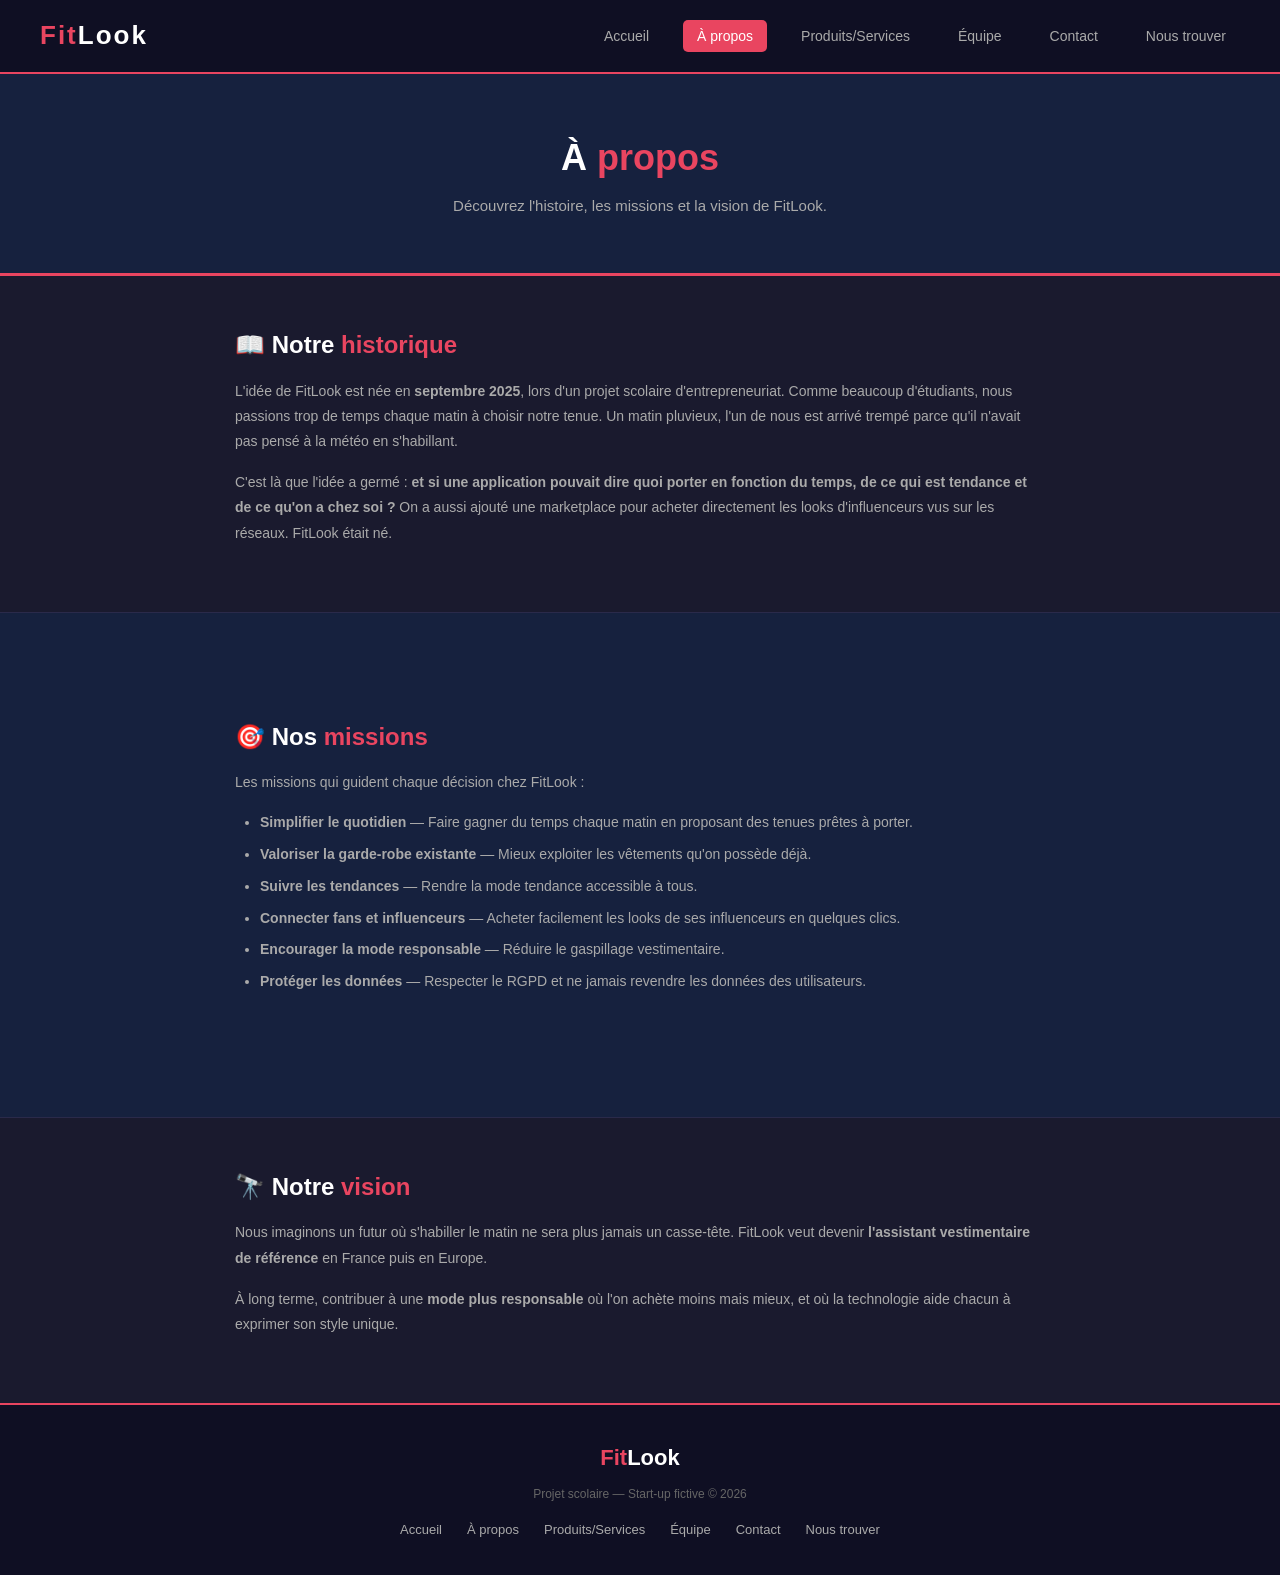
==== apropos.html @ 17c0ae90 "nouveau" ====
<!DOCTYPE html>
<html lang="fr">
<head>
    <meta charset="UTF-8">
    <meta name="viewport" content="width=device-width, initial-scale=1.0">
    <title>FitLook - À propos</title>
    <link rel="stylesheet" href="style.css">
    <style>
* { margin: 0; padding: 0; box-sizing: border-box; }

body {
    font-family: 'Segoe UI', Tahoma, Geneva, Verdana, sans-serif;
    background-color: #1a1a2e;
    color: #ccc;
    line-height: 1.6;
}

a { text-decoration: none; color: inherit; }
img { max-width: 100%; }

/* --- HEADER --- */
header {
    background-color: #0f0f23;
    padding: 15px 40px;
    display: flex;
    justify-content: space-between;
    align-items: center;
    position: sticky;
    top: 0;
    z-index: 100;
    border-bottom: 2px solid #e94560;
}
.logo { font-size: 26px; font-weight: bold; color: #e94560; letter-spacing: 2px; }
.logo span { color: white; }
nav ul { list-style: none; display: flex; gap: 20px; }
nav ul li a {
    color: #aaa;
    font-size: 14px;
    padding: 8px 14px;
    border-radius: 5px;
    transition: background-color 0.3s, color 0.3s;
}
nav ul li a:hover, nav ul li a.active {
    background-color: #e94560;
    color: white;
}

/* --- FOOTER --- */
footer {
    background-color: #0f0f23;
    color: #666;
    text-align: center;
    padding: 35px 20px;
    border-top: 2px solid #e94560;
}
.footer-brand { font-size: 22px; font-weight: bold; color: #e94560; margin-bottom: 8px; }
.footer-brand span { color: white; }
footer p { font-size: 12px; margin-top: 6px; }
.footer-links { list-style: none; margin-top: 12px; display: flex; justify-content: center; gap: 18px; flex-wrap: wrap; }
.footer-links a { color: #666; font-size: 12px; transition: color 0.3s; }
.footer-links a:hover { color: #e94560; }

/* --- HERO / BANNIERE --- */
.hero {
    background-color: #16213e;
    color: white;
    text-align: center;
    padding: 90px 20px;
    border-bottom: 3px solid #e94560;
}
.hero h1 { font-size: 46px; margin-bottom: 18px; }
.hero h1 span { color: #e94560; }
.hero p { font-size: 17px; color: #aaa; max-width: 620px; margin: 0 auto; }

.accent { color: #e94560; }

/* --- PRESENTATION --- */
.presentation {
    max-width: 850px;
    margin: 0 auto;
    padding: 55px 20px;
    text-align: center;
    background-color: #1a1a2e;
}
.presentation h2 { font-size: 28px; margin-bottom: 14px; color: white; }
.presentation p { font-size: 15px; color: #aaa; line-height: 1.8; }

/* --- VIDEO --- */
.video-section {
    background-color: #16213e;
    padding: 50px 20px;
    text-align: center;
    border-top: 1px solid #2a2a4a;
    border-bottom: 1px solid #2a2a4a;
}
.video-section h2 { font-size: 26px; margin-bottom: 8px; color: white; }
.video-section > p { font-size: 14px; color: #888; margin-bottom: 22px; }
.video-container {
    max-width: 750px;
    margin: 0 auto;
    background-color: #0f0f23;
    border-radius: 12px;
    overflow: hidden;
    aspect-ratio: 16 / 9;
    display: flex;
    align-items: center;
    justify-content: center;
    border: 2px dashed #444;
}
.video-container iframe { width: 100%; height: 100%; border: none; }
.video-placeholder { color: #555; font-size: 15px; text-align: center; }
.video-placeholder .play-icon { font-size: 60px; display: block; margin-bottom: 12px; color: #e94560; }

/* --- NEWS --- */
.news-section { max-width: 850px; margin: 0 auto; padding: 55px 20px; }
.news-section h2 { text-align: center; font-size: 26px; margin-bottom: 28px; color: white; }
.news-list { list-style: none; }
.news-item {
    display: flex;
    gap: 18px;
    padding: 16px;
    margin-bottom: 12px;
    background-color: #16213e;
    border-radius: 10px;
    border-left: 4px solid #e94560;
    align-items: flex-start;
    transition: transform 0.2s;
}
.news-item:hover { transform: translateX(5px); }
.news-date {
    background-color: #e94560;
    color: white;
    padding: 6px 12px;
    border-radius: 6px;
    font-size: 11px;
    font-weight: bold;
    white-space: nowrap;
    min-width: 90px;
    text-align: center;
}
.news-content h3 { font-size: 14px; color: white; margin-bottom: 4px; }
.news-content p { font-size: 12px; color: #888; }

/* --- PAGE HEADER --- */
.page-header {
    background-color: #16213e;
    color: white;
    text-align: center;
    padding: 55px 20px;
    border-bottom: 3px solid #e94560;
}
.page-header h1 { font-size: 36px; margin-bottom: 8px; }
.page-header p { color: #aaa; font-size: 15px; }

/* --- CONTENT BLOCK --- */
.content-block { max-width: 850px; margin: 0 auto; padding: 50px 20px; }
.content-block h2 { font-size: 24px; margin-bottom: 14px; color: white; }
.content-block p { font-size: 14px; color: #aaa; margin-bottom: 16px; line-height: 1.8; }
.content-block ul { list-style: disc; margin-left: 25px; margin-bottom: 18px; }
.content-block ul li { font-size: 14px; color: #aaa; margin-bottom: 8px; line-height: 1.7; }

/* --- SECTIONS --- */
.section { padding: 55px 40px; max-width: 1100px; margin: 0 auto; }
.section-dark { background-color: #16213e; padding: 55px 40px; border-top: 1px solid #2a2a4a; border-bottom: 1px solid #2a2a4a; }
.section-grey { background-color: #16213e; padding: 55px 40px; border-top: 1px solid #2a2a4a; }

.section-title { text-align: center; font-size: 28px; margin-bottom: 10px; color: white; }
.section-subtitle { text-align: center; font-size: 14px; color: #888; margin-bottom: 35px; }

/* --- CARDS --- */
.cards-container { display: flex; justify-content: center; gap: 25px; flex-wrap: wrap; max-width: 1100px; margin: 0 auto; }
.card {
    background-color: #0f0f23;
    border-radius: 12px;
    padding: 30px 22px;
    width: 300px;
    text-align: center;
    border: 1px solid #2a2a4a;
    transition: transform 0.3s, border-color 0.3s;
}
.card:hover { transform: translateY(-6px); border-color: #e94560; }
.card-icon { font-size: 40px; margin-bottom: 14px; }
.card h3 { font-size: 17px; margin-bottom: 10px; color: #e94560; }
.card p { font-size: 13px; color: #888; line-height: 1.6; }

/* --- SERVICES --- */
.services-list { max-width: 850px; margin: 0 auto; }
.service-item {
    display: flex;
    gap: 20px;
    padding: 22px;
    margin-bottom: 14px;
    background-color: #16213e;
    border-radius: 10px;
    border-left: 4px solid #e94560;
    align-items: flex-start;
    transition: transform 0.2s;
}
.service-item:hover { transform: translateY(-3px); }
.service-icon {
    font-size: 28px;
    width: 55px;
    height: 55px;
    background-color: #0f0f23;
    border-radius: 10px;
    display: flex;
    align-items: center;
    justify-content: center;
    flex-shrink: 0;
    border: 1px solid #e94560;
}
.service-info h3 { font-size: 16px; margin-bottom: 5px; color: white; }
.service-info p { font-size: 13px; color: #888; line-height: 1.6; }
.service-tag {
    display: inline-block;
    background-color: #e94560;
    color: white;
    font-size: 10px;
    padding: 3px 10px;
    border-radius: 20px;
    margin-top: 7px;
}

/* --- EQUIPE --- */
.team-card {
    background-color: #0f0f23;
    border-radius: 12px;
    padding: 28px;
    width: 240px;
    text-align: center;
    border: 1px solid #2a2a4a;
    transition: transform 0.3s, border-color 0.3s;
}
.team-card:hover { transform: translateY(-5px); border-color: #e94560; }
.team-photo {
    width: 110px;
    height: 110px;
    border-radius: 50%;
    background-color: #16213e;
    border: 3px dashed #444;
    margin: 0 auto 14px auto;
    display: flex;
    align-items: center;
    justify-content: center;
    color: #555;
    font-size: 11px;
    overflow: hidden;
}
.team-photo img { width: 100%; height: 100%; object-fit: cover; }
.team-card h3 { font-size: 16px; margin-bottom: 4px; color: white; }
.team-card .role { font-size: 12px; color: #e94560; font-weight: bold; margin-bottom: 8px; }
.team-card p { font-size: 12px; color: #888; }

/* --- FORM --- */
.form-container {
    max-width: 550px;
    margin: 0 auto;
    background-color: #16213e;
    padding: 35px;
    border-radius: 12px;
    border: 1px solid #2a2a4a;
}
.form-group { margin-bottom: 18px; }
.form-group label { display: block; margin-bottom: 7px; font-weight: bold; font-size: 13px; color: #ccc; }
.form-group input,
.form-group textarea,
.form-group select {
    width: 100%;
    padding: 10px 14px;
    border: 2px solid #2a2a4a;
    border-radius: 8px;
    font-size: 13px;
    font-family: inherit;
    background-color: #0f0f23;
    color: white;
    transition: border-color 0.3s;
}
.form-group input:focus,
.form-group textarea:focus,
.form-group select:focus { border-color: #e94560; outline: none; }
.form-group textarea { height: 120px; resize: vertical; }
.form-group select option { background-color: #0f0f23; color: white; }
.form-btn {
    background-color: #e94560;
    color: white;
    border: none;
    padding: 13px 38px;
    border-radius: 25px;
    font-size: 14px;
    font-weight: bold;
    cursor: pointer;
    transition: background-color 0.3s;
    display: block;
    margin: 0 auto;
}
.form-btn:hover { background-color: #c73652; }

/* --- QUIZ --- */
.game-section { max-width: 600px; margin: 0 auto; padding: 40px 20px; text-align: center; }
.game-section h2 { font-size: 24px; margin-bottom: 10px; color: white; }
.game-section > p { font-size: 13px; color: #888; margin-bottom: 22px; }
.quiz-question {
    background-color: #0f0f23;
    padding: 18px;
    border-radius: 10px;
    margin-bottom: 12px;
    border: 1px solid #2a2a4a;
    text-align: left;
}
.quiz-question h3 { font-size: 14px; color: #ccc; margin-bottom: 12px; }
.quiz-question label { display: block; padding: 7px 12px; margin-bottom: 4px; border-radius: 6px; font-size: 13px; color: #aaa; cursor: pointer; transition: background-color 0.2s; }
.quiz-question label:hover { background-color: #16213e; color: white; }
.quiz-question input[type="radio"] { margin-right: 8px; accent-color: #e94560; }
#quiz-result { margin-top: 16px; padding: 15px; border-radius: 8px; font-size: 14px; font-weight: bold; display: none; }

/* --- NOUS TROUVER --- */
.coordonnees { max-width: 600px; margin: 0 auto; padding: 40px 20px; text-align: center; }
.coordonnees h2 { font-size: 26px; margin-bottom: 20px; color: white; }
.coord-item { display: flex; align-items: center; justify-content: center; gap: 12px; margin-bottom: 12px; font-size: 14px; color: #aaa; }
.coord-icon { font-size: 22px; }
.map-section { max-width: 900px; margin: 0 auto; padding: 40px 20px; }
.map-section h2 { text-align: center; font-size: 26px; margin-bottom: 22px; color: white; }
.map-container { border-radius: 12px; overflow: hidden; border: 2px solid #2a2a4a; }
.map-container iframe { width: 100%; height: 420px; border: none; }
</style>
</head>
<body>
    <header>
        <div class="logo">Fit<span>Look</span></div>
        <nav><ul>
                <li><a href="index.html">Accueil</a></li>
                <li><a href="apropos.html" class="active">À propos</a></li>
                <li><a href="produits.html">Produits/Services</a></li>
                <li><a href="equipe.html">Équipe</a></li>
                <li><a href="contact.html">Contact</a></li>
                <li><a href="nous-trouver.html">Nous trouver</a></li>
        </ul></nav>
    </header>

    <section class="page-header">
        <h1>À <span class="accent">propos</span></h1>
        <p>Découvrez l'histoire, les missions et la vision de FitLook.</p>
    </section>

    <section class="content-block">
        <h2>📖 Notre <span class="accent">historique</span></h2>
        <p>L'idée de FitLook est née en <strong>septembre 2025</strong>, lors d'un projet scolaire d'entrepreneuriat.
        Comme beaucoup d'étudiants, nous passions trop de temps chaque matin à choisir notre tenue.
        Un matin pluvieux, l'un de nous est arrivé trempé parce qu'il n'avait pas pensé à la météo en s'habillant.</p>
        <p>C'est là que l'idée a germé : <strong>et si une application pouvait dire quoi porter en fonction du temps,
        de ce qui est tendance et de ce qu'on a chez soi ?</strong> On a aussi ajouté une marketplace
        pour acheter directement les looks d'influenceurs vus sur les réseaux. FitLook était né.</p>
    </section>

    <section class="section-dark">
        <div class="content-block">
            <h2>🎯 Nos <span class="accent">missions</span></h2>
            <p>Les missions qui guident chaque décision chez FitLook :</p>
            <ul>
                <li><strong>Simplifier le quotidien</strong> — Faire gagner du temps chaque matin en proposant des tenues prêtes à porter.</li>
                <li><strong>Valoriser la garde-robe existante</strong> — Mieux exploiter les vêtements qu'on possède déjà.</li>
                <li><strong>Suivre les tendances</strong> — Rendre la mode tendance accessible à tous.</li>
                <li><strong>Connecter fans et influenceurs</strong> — Acheter facilement les looks de ses influenceurs en quelques clics.</li>
                <li><strong>Encourager la mode responsable</strong> — Réduire le gaspillage vestimentaire.</li>
                <li><strong>Protéger les données</strong> — Respecter le RGPD et ne jamais revendre les données des utilisateurs.</li>
            </ul>
        </div>
    </section>

    <section class="content-block">
        <h2>🔭 Notre <span class="accent">vision</span></h2>
        <p>Nous imaginons un futur où s'habiller le matin ne sera plus jamais un casse-tête.
        FitLook veut devenir <strong>l'assistant vestimentaire de référence</strong> en France puis en Europe.</p>
        <p>À long terme, contribuer à une <strong>mode plus responsable</strong> où l'on achète moins mais mieux,
        et où la technologie aide chacun à exprimer son style unique.</p>
    </section>
    <footer>
        <div class="footer-brand">Fit<span>Look</span></div>
        <p>Projet scolaire — Start-up fictive &copy; 2026</p>
        <div class="footer-links">
            <a href="index.html">Accueil</a>
            <a href="apropos.html">À propos</a>
            <a href="produits.html">Produits/Services</a>
            <a href="equipe.html">Équipe</a>
            <a href="contact.html">Contact</a>
            <a href="nous-trouver.html">Nous trouver</a>
        </div>
    </footer>
    <script src="apropos.js"></script>
</body>
</html>
---- style.css ----
/* ========================================
   STYLE.CSS - FitLook Startup
   Fichier CSS principal lié à toutes les pages
   ======================================== */

/* ----- RESET BASIQUE ----- */
* {
    margin: 0;
    padding: 0;
    box-sizing: border-box;
}

body {
    font-family: 'Segoe UI', Tahoma, Geneva, Verdana, sans-serif;
    background-color: #fafafa;
    color: #333;
    line-height: 1.6;
}

a {
    text-decoration: none;
    color: inherit;
}

ul {
    list-style: none;
}

img {
    max-width: 100%;
}


/* ----- HEADER / NAVIGATION ----- */
header {
    background-color: #1a1a2e;
    padding: 15px 40px;
    display: flex;
    justify-content: space-between;
    align-items: center;
    position: sticky;
    top: 0;
    z-index: 100;
}

.logo {
    font-size: 26px;
    font-weight: bold;
    color: #e94560;
    letter-spacing: 2px;
}

.logo span {
    color: white;
}

nav ul {
    display: flex;
    gap: 30px;
}

nav ul li a {
    color: #ccc;
    font-size: 15px;
    padding: 8px 12px;
    border-radius: 5px;
    transition: background-color 0.3s, color 0.3s;
}

nav ul li a:hover,
nav ul li a.active {
    background-color: #e94560;
    color: white;
}


/* ----- HERO SECTION (page d'accueil) ----- */
.hero {
    background-color: #16213e;
    color: white;
    text-align: center;
    padding: 100px 20px;
}

.hero h1 {
    font-size: 48px;
    margin-bottom: 20px;
}

.hero h1 span {
    color: #e94560;
}

.hero p {
    font-size: 20px;
    color: #aaa;
    max-width: 700px;
    margin: 0 auto 40px auto;
}

.btn {
    display: inline-block;
    background-color: #e94560;
    color: white;
    padding: 14px 35px;
    border-radius: 30px;
    font-size: 16px;
    font-weight: bold;
    transition: background-color 0.3s, transform 0.2s;
}

.btn:hover {
    background-color: #c73652;
    transform: scale(1.05);
}

.btn-outline {
    background-color: transparent;
    border: 2px solid #e94560;
    color: #e94560;
    margin-left: 15px;
}

.btn-outline:hover {
    background-color: #e94560;
    color: white;
}


/* ----- SECTIONS GENERALES ----- */
.section {
    padding: 80px 40px;
    max-width: 1100px;
    margin: 0 auto;
}

.section-dark {
    background-color: #1a1a2e;
    color: white;
    max-width: 100%;
    padding: 80px 40px;
}

.section-grey {
    background-color: #f0f0f0;
    max-width: 100%;
    padding: 80px 40px;
}

.section-title {
    text-align: center;
    font-size: 34px;
    margin-bottom: 15px;
    color: #1a1a2e;
}

.section-dark .section-title {
    color: white;
}

.section-subtitle {
    text-align: center;
    font-size: 16px;
    color: #888;
    margin-bottom: 50px;
    max-width: 600px;
    margin-left: auto;
    margin-right: auto;
}

.section-dark .section-subtitle {
    color: #aaa;
}

.accent {
    color: #e94560;
}


/* ----- CARTES (features, equipe, etc.) ----- */
.cards-container {
    display: flex;
    justify-content: center;
    gap: 30px;
    flex-wrap: wrap;
    max-width: 1100px;
    margin: 0 auto;
}

.card {
    background-color: white;
    border-radius: 12px;
    padding: 35px 25px;
    width: 300px;
    text-align: center;
    box-shadow: 0 4px 15px rgba(0, 0, 0, 0.08);
    transition: transform 0.3s, box-shadow 0.3s;
}

.card:hover {
    transform: translateY(-8px);
    box-shadow: 0 8px 25px rgba(0, 0, 0, 0.15);
}

.section-dark .card {
    background-color: #16213e;
    color: white;
}

.card-icon {
    font-size: 45px;
    margin-bottom: 20px;
}

.card h3 {
    font-size: 20px;
    margin-bottom: 12px;
    color: #1a1a2e;
}

.section-dark .card h3 {
    color: #e94560;
}

.card p {
    font-size: 14px;
    color: #666;
    line-height: 1.7;
}

.section-dark .card p {
    color: #aaa;
}


/* ----- ETAPES (Comment ca marche) ----- */
.steps-container {
    display: flex;
    justify-content: center;
    gap: 40px;
    flex-wrap: wrap;
    max-width: 1000px;
    margin: 0 auto;
}

.step {
    text-align: center;
    width: 220px;
}

.step-number {
    display: inline-block;
    width: 55px;
    height: 55px;
    line-height: 55px;
    border-radius: 50%;
    background-color: #e94560;
    color: white;
    font-size: 22px;
    font-weight: bold;
    margin-bottom: 18px;
}

.step h3 {
    font-size: 18px;
    margin-bottom: 10px;
}

.step p {
    font-size: 14px;
    color: #777;
}


/* ----- TABLEAU BUSINESS MODEL ----- */
.table-container {
    max-width: 800px;
    margin: 0 auto;
    overflow-x: auto;
}

table {
    width: 100%;
    border-collapse: collapse;
    margin-top: 20px;
}

table thead {
    background-color: #e94560;
    color: white;
}

table th,
table td {
    padding: 15px 20px;
    text-align: left;
    border-bottom: 1px solid #ddd;
}

table tbody tr:hover {
    background-color: #fff0f3;
}

.section-dark table tbody tr:hover {
    background-color: #0f3460;
}

.section-dark table th,
.section-dark table td {
    border-bottom: 1px solid #333;
    color: #ccc;
}


/* ----- EQUIPE ----- */
.team-card {
    background-color: white;
    border-radius: 12px;
    padding: 30px;
    width: 250px;
    text-align: center;
    box-shadow: 0 4px 15px rgba(0, 0, 0, 0.08);
    transition: transform 0.3s;
}

.team-card:hover {
    transform: translateY(-5px);
}

.team-avatar {
    width: 90px;
    height: 90px;
    border-radius: 50%;
    background-color: #e94560;
    color: white;
    font-size: 36px;
    line-height: 90px;
    margin: 0 auto 15px auto;
    font-weight: bold;
}

.team-card h3 {
    font-size: 18px;
    margin-bottom: 5px;
    color: #1a1a2e;
}

.team-card .role {
    font-size: 13px;
    color: #e94560;
    font-weight: bold;
    margin-bottom: 10px;
}

.team-card p {
    font-size: 13px;
    color: #777;
}


/* ----- FORMULAIRE CONTACT ----- */
.form-container {
    max-width: 600px;
    margin: 0 auto;
    background-color: white;
    padding: 40px;
    border-radius: 12px;
    box-shadow: 0 4px 15px rgba(0, 0, 0, 0.08);
}

.form-group {
    margin-bottom: 20px;
}

.form-group label {
    display: block;
    margin-bottom: 8px;
    font-weight: bold;
    font-size: 14px;
    color: #1a1a2e;
}

.form-group input,
.form-group textarea,
.form-group select {
    width: 100%;
    padding: 12px 15px;
    border: 2px solid #ddd;
    border-radius: 8px;
    font-size: 14px;
    font-family: inherit;
    transition: border-color 0.3s;
}

.form-group input:focus,
.form-group textarea:focus,
.form-group select:focus {
    border-color: #e94560;
    outline: none;
}

.form-group textarea {
    height: 140px;
    resize: vertical;
}

.form-btn {
    background-color: #e94560;
    color: white;
    border: none;
    padding: 14px 40px;
    border-radius: 30px;
    font-size: 16px;
    font-weight: bold;
    cursor: pointer;
    transition: background-color 0.3s;
    display: block;
    margin: 0 auto;
}

.form-btn:hover {
    background-color: #c73652;
}


/* ----- CHIFFRES CLES ----- */
.stats-container {
    display: flex;
    justify-content: center;
    gap: 60px;
    flex-wrap: wrap;
    padding: 20px 0;
}

.stat {
    text-align: center;
}

.stat-number {
    font-size: 42px;
    font-weight: bold;
    color: #e94560;
}

.stat-label {
    font-size: 14px;
    color: #aaa;
    margin-top: 5px;
}


/* ----- AVANTAGES (liste avec icones) ----- */
.advantages-list {
    max-width: 700px;
    margin: 0 auto;
}

.advantage-item {
    display: flex;
    align-items: flex-start;
    gap: 20px;
    margin-bottom: 30px;
    padding: 20px;
    background-color: white;
    border-radius: 10px;
    box-shadow: 0 2px 10px rgba(0, 0, 0, 0.05);
}

.advantage-icon {
    font-size: 30px;
    flex-shrink: 0;
}

.advantage-item h3 {
    font-size: 17px;
    margin-bottom: 5px;
    color: #1a1a2e;
}

.advantage-item p {
    font-size: 14px;
    color: #666;
}


/* ----- FOOTER ----- */
footer {
    background-color: #0f0f23;
    color: #888;
    text-align: center;
    padding: 40px 20px;
}

footer .footer-brand {
    font-size: 22px;
    font-weight: bold;
    color: #e94560;
    margin-bottom: 10px;
}

footer .footer-brand span {
    color: white;
}

footer p {
    font-size: 13px;
    margin-top: 8px;
}

footer .footer-links {
    margin-top: 15px;
    display: flex;
    justify-content: center;
    gap: 25px;
}

footer .footer-links a {
    color: #aaa;
    font-size: 13px;
    transition: color 0.3s;
}

footer .footer-links a:hover {
    color: #e94560;
}


/* ----- PAGE TITRE (sous-pages) ----- */
.page-header {
    background-color: #16213e;
    color: white;
    text-align: center;
    padding: 60px 20px;
}

.page-header h1 {
    font-size: 38px;
    margin-bottom: 10px;
}

.page-header p {
    color: #aaa;
    font-size: 16px;
}


/* ----- TEXTE CONTENU ----- */
.content-block {
    max-width: 800px;
    margin: 0 auto;
    padding: 40px 20px;
}

.content-block h2 {
    font-size: 26px;
    margin-bottom: 15px;
    color: #1a1a2e;
}

.content-block p {
    font-size: 15px;
    color: #555;
    margin-bottom: 20px;
    line-height: 1.8;
}


/* ----- CTA BANNER ----- */
.cta-banner {
    background-color: #e94560;
    color: white;
    text-align: center;
    padding: 60px 20px;
}

.cta-banner h2 {
    font-size: 30px;
    margin-bottom: 15px;
}

.cta-banner p {
    font-size: 16px;
    margin-bottom: 25px;
    opacity: 0.9;
}

.btn-white {
    background-color: white;
    color: #e94560;
    font-weight: bold;
}

.btn-white:hover {
    background-color: #f0f0f0;
}
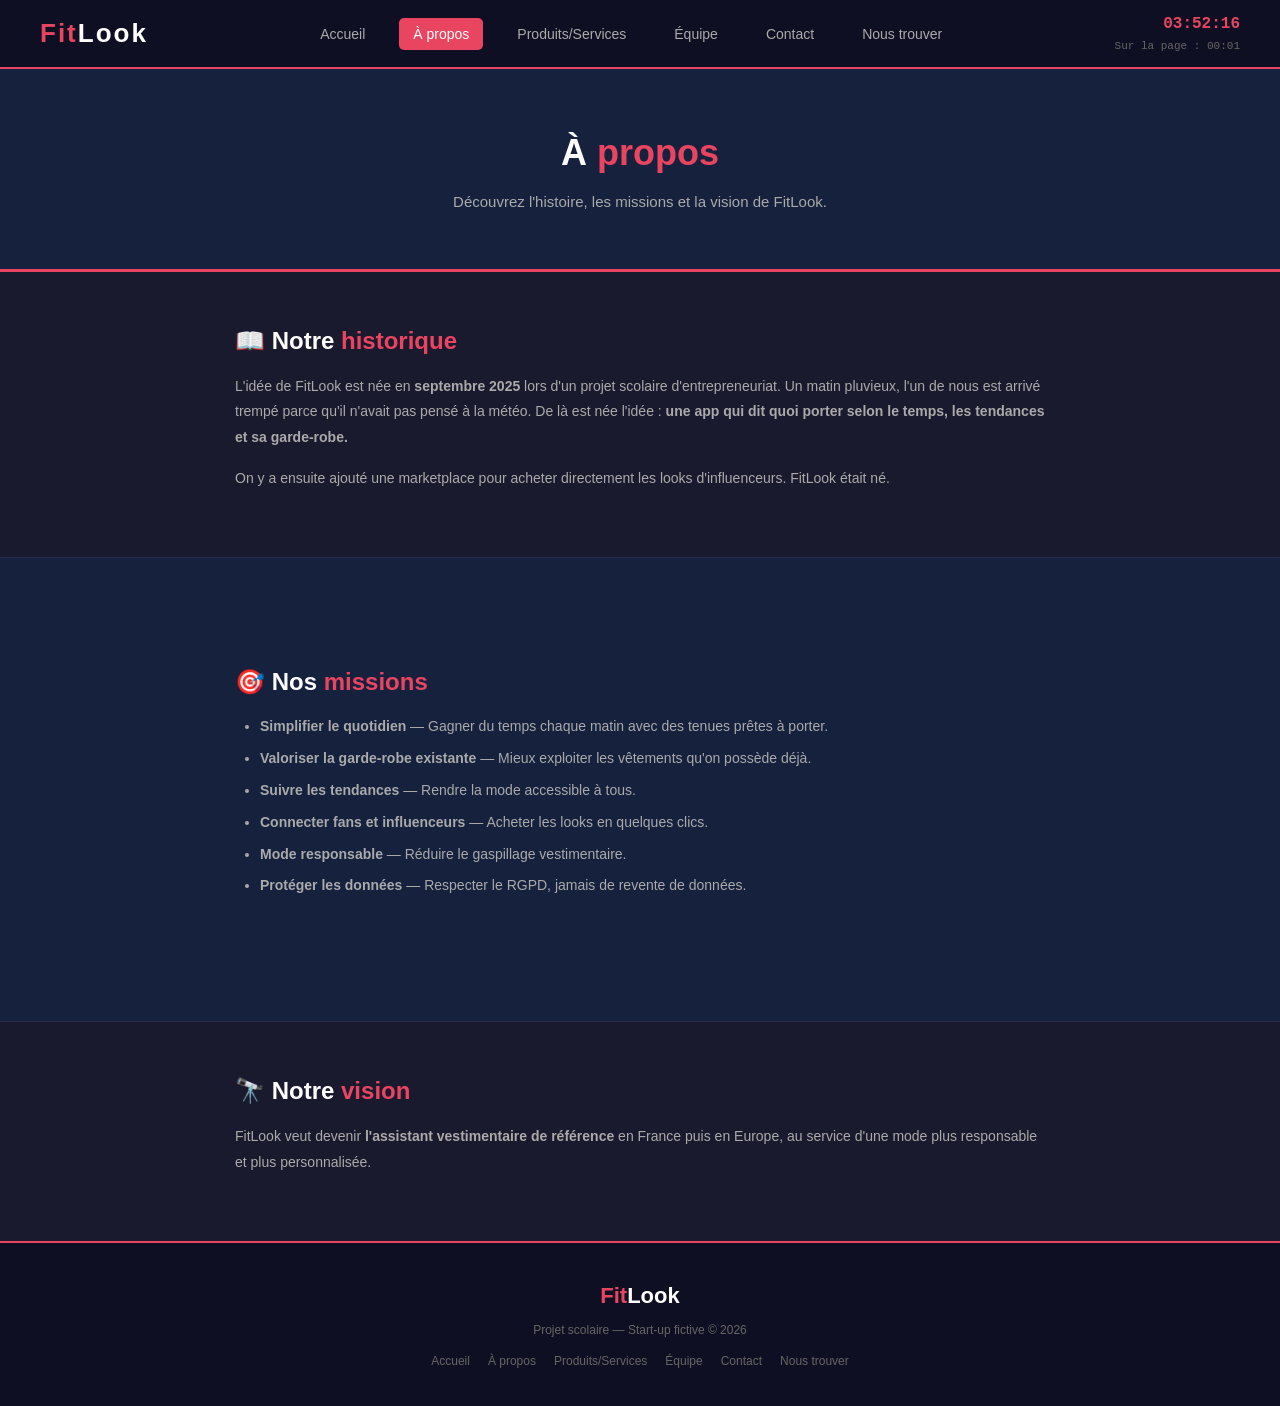
==== commit 3c297759: "new" ====
--- a/apropos.html
+++ b/apropos.html
@@ -5,8 +5,7 @@
     <meta name="viewport" content="width=device-width, initial-scale=1.0">
     <title>FitLook - À propos</title>
     <link rel="stylesheet" href="style.css">
-    <style>
-* { margin: 0; padding: 0; box-sizing: border-box; }
+    <style>* { margin: 0; padding: 0; box-sizing: border-box; }
 
 body {
     font-family: 'Segoe UI', Tahoma, Geneva, Verdana, sans-serif;
@@ -21,7 +20,7 @@
 /* --- HEADER --- */
 header {
     background-color: #0f0f23;
-    padding: 15px 40px;
+    padding: 12px 40px;
     display: flex;
     justify-content: space-between;
     align-items: center;
@@ -29,9 +28,19 @@
     top: 0;
     z-index: 100;
     border-bottom: 2px solid #e94560;
-}
-.logo { font-size: 26px; font-weight: bold; color: #e94560; letter-spacing: 2px; }
+    flex-wrap: wrap;
+    gap: 10px;
+}
+
+.logo {
+    font-size: 26px;
+    font-weight: bold;
+    color: #e94560;
+    letter-spacing: 2px;
+    cursor: pointer;
+}
 .logo span { color: white; }
+
 nav ul { list-style: none; display: flex; gap: 20px; }
 nav ul li a {
     color: #aaa;
@@ -39,10 +48,65 @@
     padding: 8px 14px;
     border-radius: 5px;
     transition: background-color 0.3s, color 0.3s;
-}
-nav ul li a:hover, nav ul li a.active {
-    background-color: #e94560;
-    color: white;
+    cursor: pointer;
+}
+nav ul li a:hover { background-color: #e94560; color: white; }
+nav ul li a.active { background-color: #e94560; color: white; }
+
+/* horloge + chrono dans le header */
+.header-time {
+    display: flex;
+    flex-direction: column;
+    align-items: flex-end;
+    font-size: 12px;
+    color: #aaa;
+    min-width: 120px;
+}
+.header-time #horloge {
+    font-size: 16px;
+    font-weight: bold;
+    color: #e94560;
+    font-family: monospace;
+}
+.header-time #chrono {
+    font-size: 11px;
+    color: #666;
+    font-family: monospace;
+}
+
+/* --- LOADER OVERLAY --- */
+#loader-overlay {
+    display: none;
+    position: fixed;
+    top: 0; left: 0;
+    width: 100%; height: 100%;
+    background-color: rgba(15, 15, 35, 0.92);
+    z-index: 9999;
+    justify-content: center;
+    align-items: center;
+    flex-direction: column;
+    gap: 16px;
+}
+#loader-overlay.visible { display: flex; }
+
+/* Spinner CSS pur — pas de JS pour l'animation */
+.spinner {
+    width: 50px;
+    height: 50px;
+    border: 4px solid #2a2a4a;
+    border-top: 4px solid #e94560;
+    border-radius: 50%;
+    animation: spin 0.9s linear infinite;
+}
+@keyframes spin {
+    0%   { transform: rotate(0deg); }
+    100% { transform: rotate(360deg); }
+}
+
+#loader-overlay p {
+    color: #aaa;
+    font-size: 14px;
+    letter-spacing: 1px;
 }
 
 /* --- FOOTER --- */
@@ -57,56 +121,26 @@
 .footer-brand span { color: white; }
 footer p { font-size: 12px; margin-top: 6px; }
 .footer-links { list-style: none; margin-top: 12px; display: flex; justify-content: center; gap: 18px; flex-wrap: wrap; }
-.footer-links a { color: #666; font-size: 12px; transition: color 0.3s; }
+.footer-links a { color: #666; font-size: 12px; transition: color 0.3s; cursor: pointer; }
 .footer-links a:hover { color: #e94560; }
 
-/* --- HERO / BANNIERE --- */
-.hero {
-    background-color: #16213e;
-    color: white;
-    text-align: center;
-    padding: 90px 20px;
-    border-bottom: 3px solid #e94560;
-}
+/* --- HERO --- */
+.hero { background-color: #16213e; color: white; text-align: center; padding: 90px 20px; border-bottom: 3px solid #e94560; }
 .hero h1 { font-size: 46px; margin-bottom: 18px; }
 .hero h1 span { color: #e94560; }
 .hero p { font-size: 17px; color: #aaa; max-width: 620px; margin: 0 auto; }
-
 .accent { color: #e94560; }
 
 /* --- PRESENTATION --- */
-.presentation {
-    max-width: 850px;
-    margin: 0 auto;
-    padding: 55px 20px;
-    text-align: center;
-    background-color: #1a1a2e;
-}
+.presentation { max-width: 850px; margin: 0 auto; padding: 55px 20px; text-align: center; }
 .presentation h2 { font-size: 28px; margin-bottom: 14px; color: white; }
 .presentation p { font-size: 15px; color: #aaa; line-height: 1.8; }
 
 /* --- VIDEO --- */
-.video-section {
-    background-color: #16213e;
-    padding: 50px 20px;
-    text-align: center;
-    border-top: 1px solid #2a2a4a;
-    border-bottom: 1px solid #2a2a4a;
-}
+.video-section { background-color: #16213e; padding: 50px 20px; text-align: center; border-top: 1px solid #2a2a4a; border-bottom: 1px solid #2a2a4a; }
 .video-section h2 { font-size: 26px; margin-bottom: 8px; color: white; }
 .video-section > p { font-size: 14px; color: #888; margin-bottom: 22px; }
-.video-container {
-    max-width: 750px;
-    margin: 0 auto;
-    background-color: #0f0f23;
-    border-radius: 12px;
-    overflow: hidden;
-    aspect-ratio: 16 / 9;
-    display: flex;
-    align-items: center;
-    justify-content: center;
-    border: 2px dashed #444;
-}
+.video-container { max-width: 750px; margin: 0 auto; background-color: #0f0f23; border-radius: 12px; overflow: hidden; aspect-ratio: 16 / 9; display: flex; align-items: center; justify-content: center; border: 2px dashed #444; }
 .video-container iframe { width: 100%; height: 100%; border: none; }
 .video-placeholder { color: #555; font-size: 15px; text-align: center; }
 .video-placeholder .play-icon { font-size: 60px; display: block; margin-bottom: 12px; color: #e94560; }
@@ -115,40 +149,14 @@
 .news-section { max-width: 850px; margin: 0 auto; padding: 55px 20px; }
 .news-section h2 { text-align: center; font-size: 26px; margin-bottom: 28px; color: white; }
 .news-list { list-style: none; }
-.news-item {
-    display: flex;
-    gap: 18px;
-    padding: 16px;
-    margin-bottom: 12px;
-    background-color: #16213e;
-    border-radius: 10px;
-    border-left: 4px solid #e94560;
-    align-items: flex-start;
-    transition: transform 0.2s;
-}
+.news-item { display: flex; gap: 18px; padding: 16px; margin-bottom: 12px; background-color: #16213e; border-radius: 10px; border-left: 4px solid #e94560; align-items: flex-start; transition: transform 0.2s; }
 .news-item:hover { transform: translateX(5px); }
-.news-date {
-    background-color: #e94560;
-    color: white;
-    padding: 6px 12px;
-    border-radius: 6px;
-    font-size: 11px;
-    font-weight: bold;
-    white-space: nowrap;
-    min-width: 90px;
-    text-align: center;
-}
+.news-date { background-color: #e94560; color: white; padding: 6px 12px; border-radius: 6px; font-size: 11px; font-weight: bold; white-space: nowrap; min-width: 90px; text-align: center; }
 .news-content h3 { font-size: 14px; color: white; margin-bottom: 4px; }
 .news-content p { font-size: 12px; color: #888; }
 
 /* --- PAGE HEADER --- */
-.page-header {
-    background-color: #16213e;
-    color: white;
-    text-align: center;
-    padding: 55px 20px;
-    border-bottom: 3px solid #e94560;
-}
+.page-header { background-color: #16213e; color: white; text-align: center; padding: 55px 20px; border-bottom: 3px solid #e94560; }
 .page-header h1 { font-size: 36px; margin-bottom: 8px; }
 .page-header p { color: #aaa; font-size: 15px; }
 
@@ -163,21 +171,12 @@
 .section { padding: 55px 40px; max-width: 1100px; margin: 0 auto; }
 .section-dark { background-color: #16213e; padding: 55px 40px; border-top: 1px solid #2a2a4a; border-bottom: 1px solid #2a2a4a; }
 .section-grey { background-color: #16213e; padding: 55px 40px; border-top: 1px solid #2a2a4a; }
-
 .section-title { text-align: center; font-size: 28px; margin-bottom: 10px; color: white; }
 .section-subtitle { text-align: center; font-size: 14px; color: #888; margin-bottom: 35px; }
 
 /* --- CARDS --- */
 .cards-container { display: flex; justify-content: center; gap: 25px; flex-wrap: wrap; max-width: 1100px; margin: 0 auto; }
-.card {
-    background-color: #0f0f23;
-    border-radius: 12px;
-    padding: 30px 22px;
-    width: 300px;
-    text-align: center;
-    border: 1px solid #2a2a4a;
-    transition: transform 0.3s, border-color 0.3s;
-}
+.card { background-color: #0f0f23; border-radius: 12px; padding: 30px 22px; width: 300px; text-align: center; border: 1px solid #2a2a4a; transition: transform 0.3s, border-color 0.3s; }
 .card:hover { transform: translateY(-6px); border-color: #e94560; }
 .card-icon { font-size: 40px; margin-bottom: 14px; }
 .card h3 { font-size: 17px; margin-bottom: 10px; color: #e94560; }
@@ -185,128 +184,38 @@
 
 /* --- SERVICES --- */
 .services-list { max-width: 850px; margin: 0 auto; }
-.service-item {
-    display: flex;
-    gap: 20px;
-    padding: 22px;
-    margin-bottom: 14px;
-    background-color: #16213e;
-    border-radius: 10px;
-    border-left: 4px solid #e94560;
-    align-items: flex-start;
-    transition: transform 0.2s;
-}
+.service-item { display: flex; gap: 20px; padding: 22px; margin-bottom: 14px; background-color: #16213e; border-radius: 10px; border-left: 4px solid #e94560; align-items: flex-start; transition: transform 0.2s; }
 .service-item:hover { transform: translateY(-3px); }
-.service-icon {
-    font-size: 28px;
-    width: 55px;
-    height: 55px;
-    background-color: #0f0f23;
-    border-radius: 10px;
-    display: flex;
-    align-items: center;
-    justify-content: center;
-    flex-shrink: 0;
-    border: 1px solid #e94560;
-}
+.service-icon { font-size: 28px; width: 55px; height: 55px; background-color: #0f0f23; border-radius: 10px; display: flex; align-items: center; justify-content: center; flex-shrink: 0; border: 1px solid #e94560; }
 .service-info h3 { font-size: 16px; margin-bottom: 5px; color: white; }
 .service-info p { font-size: 13px; color: #888; line-height: 1.6; }
-.service-tag {
-    display: inline-block;
-    background-color: #e94560;
-    color: white;
-    font-size: 10px;
-    padding: 3px 10px;
-    border-radius: 20px;
-    margin-top: 7px;
-}
+.service-tag { display: inline-block; background-color: #e94560; color: white; font-size: 10px; padding: 3px 10px; border-radius: 20px; margin-top: 7px; }
 
 /* --- EQUIPE --- */
-.team-card {
-    background-color: #0f0f23;
-    border-radius: 12px;
-    padding: 28px;
-    width: 240px;
-    text-align: center;
-    border: 1px solid #2a2a4a;
-    transition: transform 0.3s, border-color 0.3s;
-}
+.team-card { background-color: #0f0f23; border-radius: 12px; padding: 28px; width: 240px; text-align: center; border: 1px solid #2a2a4a; transition: transform 0.3s, border-color 0.3s; }
 .team-card:hover { transform: translateY(-5px); border-color: #e94560; }
-.team-photo {
-    width: 110px;
-    height: 110px;
-    border-radius: 50%;
-    background-color: #16213e;
-    border: 3px dashed #444;
-    margin: 0 auto 14px auto;
-    display: flex;
-    align-items: center;
-    justify-content: center;
-    color: #555;
-    font-size: 11px;
-    overflow: hidden;
-}
+.team-photo { width: 110px; height: 110px; border-radius: 50%; background-color: #16213e; border: 3px dashed #444; margin: 0 auto 14px auto; display: flex; align-items: center; justify-content: center; color: #555; font-size: 11px; overflow: hidden; }
 .team-photo img { width: 100%; height: 100%; object-fit: cover; }
 .team-card h3 { font-size: 16px; margin-bottom: 4px; color: white; }
 .team-card .role { font-size: 12px; color: #e94560; font-weight: bold; margin-bottom: 8px; }
 .team-card p { font-size: 12px; color: #888; }
 
 /* --- FORM --- */
-.form-container {
-    max-width: 550px;
-    margin: 0 auto;
-    background-color: #16213e;
-    padding: 35px;
-    border-radius: 12px;
-    border: 1px solid #2a2a4a;
-}
+.form-container { max-width: 550px; margin: 0 auto; background-color: #16213e; padding: 35px; border-radius: 12px; border: 1px solid #2a2a4a; }
 .form-group { margin-bottom: 18px; }
 .form-group label { display: block; margin-bottom: 7px; font-weight: bold; font-size: 13px; color: #ccc; }
-.form-group input,
-.form-group textarea,
-.form-group select {
-    width: 100%;
-    padding: 10px 14px;
-    border: 2px solid #2a2a4a;
-    border-radius: 8px;
-    font-size: 13px;
-    font-family: inherit;
-    background-color: #0f0f23;
-    color: white;
-    transition: border-color 0.3s;
-}
-.form-group input:focus,
-.form-group textarea:focus,
-.form-group select:focus { border-color: #e94560; outline: none; }
+.form-group input, .form-group textarea, .form-group select { width: 100%; padding: 10px 14px; border: 2px solid #2a2a4a; border-radius: 8px; font-size: 13px; font-family: inherit; background-color: #0f0f23; color: white; transition: border-color 0.3s; }
+.form-group input:focus, .form-group textarea:focus, .form-group select:focus { border-color: #e94560; outline: none; }
 .form-group textarea { height: 120px; resize: vertical; }
 .form-group select option { background-color: #0f0f23; color: white; }
-.form-btn {
-    background-color: #e94560;
-    color: white;
-    border: none;
-    padding: 13px 38px;
-    border-radius: 25px;
-    font-size: 14px;
-    font-weight: bold;
-    cursor: pointer;
-    transition: background-color 0.3s;
-    display: block;
-    margin: 0 auto;
-}
+.form-btn { background-color: #e94560; color: white; border: none; padding: 13px 38px; border-radius: 25px; font-size: 14px; font-weight: bold; cursor: pointer; transition: background-color 0.3s; display: block; margin: 0 auto; }
 .form-btn:hover { background-color: #c73652; }
 
 /* --- QUIZ --- */
 .game-section { max-width: 600px; margin: 0 auto; padding: 40px 20px; text-align: center; }
 .game-section h2 { font-size: 24px; margin-bottom: 10px; color: white; }
 .game-section > p { font-size: 13px; color: #888; margin-bottom: 22px; }
-.quiz-question {
-    background-color: #0f0f23;
-    padding: 18px;
-    border-radius: 10px;
-    margin-bottom: 12px;
-    border: 1px solid #2a2a4a;
-    text-align: left;
-}
+.quiz-question { background-color: #0f0f23; padding: 18px; border-radius: 10px; margin-bottom: 12px; border: 1px solid #2a2a4a; text-align: left; }
 .quiz-question h3 { font-size: 14px; color: #ccc; margin-bottom: 12px; }
 .quiz-question label { display: block; padding: 7px 12px; margin-bottom: 4px; border-radius: 6px; font-size: 13px; color: #aaa; cursor: pointer; transition: background-color 0.2s; }
 .quiz-question label:hover { background-color: #16213e; color: white; }
@@ -325,54 +234,58 @@
 </style>
 </head>
 <body>
+    <!-- LOADER (CSS spinner, affiché pendant 2s de navigation) -->
+    <div id="loader-overlay">
+        <div class="spinner"></div>
+        <p>Chargement en cours...</p>
+    </div>
+
     <header>
         <div class="logo">Fit<span>Look</span></div>
-        <nav><ul>
+        <nav>
+            <ul>
                 <li><a href="index.html">Accueil</a></li>
                 <li><a href="apropos.html" class="active">À propos</a></li>
                 <li><a href="produits.html">Produits/Services</a></li>
                 <li><a href="equipe.html">Équipe</a></li>
                 <li><a href="contact.html">Contact</a></li>
                 <li><a href="nous-trouver.html">Nous trouver</a></li>
-        </ul></nav>
+            </ul>
+        </nav>
+        <div class="header-time">
+            <span id="horloge">00:00:00</span>
+            <span id="chrono">Sur la page : 00:00</span>
+        </div>
     </header>
 
     <section class="page-header">
         <h1>À <span class="accent">propos</span></h1>
         <p>Découvrez l'histoire, les missions et la vision de FitLook.</p>
     </section>
-
     <section class="content-block">
         <h2>📖 Notre <span class="accent">historique</span></h2>
-        <p>L'idée de FitLook est née en <strong>septembre 2025</strong>, lors d'un projet scolaire d'entrepreneuriat.
-        Comme beaucoup d'étudiants, nous passions trop de temps chaque matin à choisir notre tenue.
-        Un matin pluvieux, l'un de nous est arrivé trempé parce qu'il n'avait pas pensé à la météo en s'habillant.</p>
-        <p>C'est là que l'idée a germé : <strong>et si une application pouvait dire quoi porter en fonction du temps,
-        de ce qui est tendance et de ce qu'on a chez soi ?</strong> On a aussi ajouté une marketplace
-        pour acheter directement les looks d'influenceurs vus sur les réseaux. FitLook était né.</p>
+        <p>L'idée de FitLook est née en <strong>septembre 2025</strong> lors d'un projet scolaire d'entrepreneuriat.
+        Un matin pluvieux, l'un de nous est arrivé trempé parce qu'il n'avait pas pensé à la météo.
+        De là est née l'idée : <strong>une app qui dit quoi porter selon le temps, les tendances et sa garde-robe.</strong></p>
+        <p>On y a ensuite ajouté une marketplace pour acheter directement les looks d'influenceurs. FitLook était né.</p>
     </section>
-
     <section class="section-dark">
         <div class="content-block">
             <h2>🎯 Nos <span class="accent">missions</span></h2>
-            <p>Les missions qui guident chaque décision chez FitLook :</p>
             <ul>
-                <li><strong>Simplifier le quotidien</strong> — Faire gagner du temps chaque matin en proposant des tenues prêtes à porter.</li>
+                <li><strong>Simplifier le quotidien</strong> — Gagner du temps chaque matin avec des tenues prêtes à porter.</li>
                 <li><strong>Valoriser la garde-robe existante</strong> — Mieux exploiter les vêtements qu'on possède déjà.</li>
-                <li><strong>Suivre les tendances</strong> — Rendre la mode tendance accessible à tous.</li>
-                <li><strong>Connecter fans et influenceurs</strong> — Acheter facilement les looks de ses influenceurs en quelques clics.</li>
-                <li><strong>Encourager la mode responsable</strong> — Réduire le gaspillage vestimentaire.</li>
-                <li><strong>Protéger les données</strong> — Respecter le RGPD et ne jamais revendre les données des utilisateurs.</li>
+                <li><strong>Suivre les tendances</strong> — Rendre la mode accessible à tous.</li>
+                <li><strong>Connecter fans et influenceurs</strong> — Acheter les looks en quelques clics.</li>
+                <li><strong>Mode responsable</strong> — Réduire le gaspillage vestimentaire.</li>
+                <li><strong>Protéger les données</strong> — Respecter le RGPD, jamais de revente de données.</li>
             </ul>
         </div>
     </section>
-
     <section class="content-block">
         <h2>🔭 Notre <span class="accent">vision</span></h2>
-        <p>Nous imaginons un futur où s'habiller le matin ne sera plus jamais un casse-tête.
-        FitLook veut devenir <strong>l'assistant vestimentaire de référence</strong> en France puis en Europe.</p>
-        <p>À long terme, contribuer à une <strong>mode plus responsable</strong> où l'on achète moins mais mieux,
-        et où la technologie aide chacun à exprimer son style unique.</p>
+        <p>FitLook veut devenir <strong>l'assistant vestimentaire de référence</strong> en France puis en Europe,
+        au service d'une mode plus responsable et plus personnalisée.</p>
     </section>
     <footer>
         <div class="footer-brand">Fit<span>Look</span></div>
@@ -386,6 +299,7 @@
             <a href="nous-trouver.html">Nous trouver</a>
         </div>
     </footer>
+    <script src="menu.js"></script>
     <script src="apropos.js"></script>
 </body>
 </html>
--- a/style.css
+++ b/style.css
@@ -1,46 +1,28 @@
-/* ========================================
-   STYLE.CSS - FitLook Startup
-   Fichier CSS principal lié à toutes les pages
-   ======================================== */
-
-/* ----- RESET BASIQUE ----- */
-* {
-    margin: 0;
-    padding: 0;
-    box-sizing: border-box;
-}
+* { margin: 0; padding: 0; box-sizing: border-box; }
 
 body {
     font-family: 'Segoe UI', Tahoma, Geneva, Verdana, sans-serif;
-    background-color: #fafafa;
-    color: #333;
+    background-color: #1a1a2e;
+    color: #ccc;
     line-height: 1.6;
 }
 
-a {
-    text-decoration: none;
-    color: inherit;
-}
-
-ul {
-    list-style: none;
-}
-
-img {
-    max-width: 100%;
-}
-
-
-/* ----- HEADER / NAVIGATION ----- */
+a { text-decoration: none; color: inherit; }
+img { max-width: 100%; }
+
+/* --- HEADER --- */
 header {
-    background-color: #1a1a2e;
-    padding: 15px 40px;
+    background-color: #0f0f23;
+    padding: 12px 40px;
     display: flex;
     justify-content: space-between;
     align-items: center;
     position: sticky;
     top: 0;
     z-index: 100;
+    border-bottom: 2px solid #e94560;
+    flex-wrap: wrap;
+    gap: 10px;
 }
 
 .logo {
@@ -48,548 +30,197 @@
     font-weight: bold;
     color: #e94560;
     letter-spacing: 2px;
-}
-
-.logo span {
-    color: white;
-}
-
-nav ul {
-    display: flex;
-    gap: 30px;
-}
-
+    cursor: pointer;
+}
+.logo span { color: white; }
+
+nav ul { list-style: none; display: flex; gap: 20px; }
 nav ul li a {
-    color: #ccc;
-    font-size: 15px;
-    padding: 8px 12px;
+    color: #aaa;
+    font-size: 14px;
+    padding: 8px 14px;
     border-radius: 5px;
     transition: background-color 0.3s, color 0.3s;
-}
-
-nav ul li a:hover,
-nav ul li a.active {
-    background-color: #e94560;
-    color: white;
-}
-
-
-/* ----- HERO SECTION (page d'accueil) ----- */
-.hero {
-    background-color: #16213e;
-    color: white;
-    text-align: center;
-    padding: 100px 20px;
-}
-
-.hero h1 {
-    font-size: 48px;
-    margin-bottom: 20px;
-}
-
-.hero h1 span {
-    color: #e94560;
-}
-
-.hero p {
-    font-size: 20px;
+    cursor: pointer;
+}
+nav ul li a:hover { background-color: #e94560; color: white; }
+nav ul li a.active { background-color: #e94560; color: white; }
+
+/* horloge + chrono dans le header */
+.header-time {
+    display: flex;
+    flex-direction: column;
+    align-items: flex-end;
+    font-size: 12px;
     color: #aaa;
-    max-width: 700px;
-    margin: 0 auto 40px auto;
-}
-
-.btn {
-    display: inline-block;
-    background-color: #e94560;
-    color: white;
-    padding: 14px 35px;
-    border-radius: 30px;
+    min-width: 120px;
+}
+.header-time #horloge {
     font-size: 16px;
     font-weight: bold;
-    transition: background-color 0.3s, transform 0.2s;
-}
-
-.btn:hover {
-    background-color: #c73652;
-    transform: scale(1.05);
-}
-
-.btn-outline {
-    background-color: transparent;
-    border: 2px solid #e94560;
     color: #e94560;
-    margin-left: 15px;
-}
-
-.btn-outline:hover {
-    background-color: #e94560;
-    color: white;
-}
-
-
-/* ----- SECTIONS GENERALES ----- */
-.section {
-    padding: 80px 40px;
-    max-width: 1100px;
-    margin: 0 auto;
-}
-
-.section-dark {
-    background-color: #1a1a2e;
-    color: white;
-    max-width: 100%;
-    padding: 80px 40px;
-}
-
-.section-grey {
-    background-color: #f0f0f0;
-    max-width: 100%;
-    padding: 80px 40px;
-}
-
-.section-title {
-    text-align: center;
-    font-size: 34px;
-    margin-bottom: 15px;
-    color: #1a1a2e;
-}
-
-.section-dark .section-title {
-    color: white;
-}
-
-.section-subtitle {
-    text-align: center;
-    font-size: 16px;
-    color: #888;
-    margin-bottom: 50px;
-    max-width: 600px;
-    margin-left: auto;
-    margin-right: auto;
-}
-
-.section-dark .section-subtitle {
+    font-family: monospace;
+}
+.header-time #chrono {
+    font-size: 11px;
+    color: #666;
+    font-family: monospace;
+}
+
+/* --- LOADER OVERLAY --- */
+#loader-overlay {
+    display: none;
+    position: fixed;
+    top: 0; left: 0;
+    width: 100%; height: 100%;
+    background-color: rgba(15, 15, 35, 0.92);
+    z-index: 9999;
+    justify-content: center;
+    align-items: center;
+    flex-direction: column;
+    gap: 16px;
+}
+#loader-overlay.visible { display: flex; }
+
+/* Spinner CSS pur — pas de JS pour l'animation */
+.spinner {
+    width: 50px;
+    height: 50px;
+    border: 4px solid #2a2a4a;
+    border-top: 4px solid #e94560;
+    border-radius: 50%;
+    animation: spin 0.9s linear infinite;
+}
+@keyframes spin {
+    0%   { transform: rotate(0deg); }
+    100% { transform: rotate(360deg); }
+}
+
+#loader-overlay p {
     color: #aaa;
-}
-
-.accent {
-    color: #e94560;
-}
-
-
-/* ----- CARTES (features, equipe, etc.) ----- */
-.cards-container {
-    display: flex;
-    justify-content: center;
-    gap: 30px;
-    flex-wrap: wrap;
-    max-width: 1100px;
-    margin: 0 auto;
-}
-
-.card {
-    background-color: white;
-    border-radius: 12px;
-    padding: 35px 25px;
-    width: 300px;
-    text-align: center;
-    box-shadow: 0 4px 15px rgba(0, 0, 0, 0.08);
-    transition: transform 0.3s, box-shadow 0.3s;
-}
-
-.card:hover {
-    transform: translateY(-8px);
-    box-shadow: 0 8px 25px rgba(0, 0, 0, 0.15);
-}
-
-.section-dark .card {
-    background-color: #16213e;
-    color: white;
-}
-
-.card-icon {
-    font-size: 45px;
-    margin-bottom: 20px;
-}
-
-.card h3 {
-    font-size: 20px;
-    margin-bottom: 12px;
-    color: #1a1a2e;
-}
-
-.section-dark .card h3 {
-    color: #e94560;
-}
-
-.card p {
     font-size: 14px;
-    color: #666;
-    line-height: 1.7;
-}
-
-.section-dark .card p {
-    color: #aaa;
-}
-
-
-/* ----- ETAPES (Comment ca marche) ----- */
-.steps-container {
-    display: flex;
-    justify-content: center;
-    gap: 40px;
-    flex-wrap: wrap;
-    max-width: 1000px;
-    margin: 0 auto;
-}
-
-.step {
-    text-align: center;
-    width: 220px;
-}
-
-.step-number {
-    display: inline-block;
-    width: 55px;
-    height: 55px;
-    line-height: 55px;
-    border-radius: 50%;
-    background-color: #e94560;
-    color: white;
-    font-size: 22px;
-    font-weight: bold;
-    margin-bottom: 18px;
-}
-
-.step h3 {
-    font-size: 18px;
-    margin-bottom: 10px;
-}
-
-.step p {
-    font-size: 14px;
-    color: #777;
-}
-
-
-/* ----- TABLEAU BUSINESS MODEL ----- */
-.table-container {
-    max-width: 800px;
-    margin: 0 auto;
-    overflow-x: auto;
-}
-
-table {
-    width: 100%;
-    border-collapse: collapse;
-    margin-top: 20px;
-}
-
-table thead {
-    background-color: #e94560;
-    color: white;
-}
-
-table th,
-table td {
-    padding: 15px 20px;
-    text-align: left;
-    border-bottom: 1px solid #ddd;
-}
-
-table tbody tr:hover {
-    background-color: #fff0f3;
-}
-
-.section-dark table tbody tr:hover {
-    background-color: #0f3460;
-}
-
-.section-dark table th,
-.section-dark table td {
-    border-bottom: 1px solid #333;
-    color: #ccc;
-}
-
-
-/* ----- EQUIPE ----- */
-.team-card {
-    background-color: white;
-    border-radius: 12px;
-    padding: 30px;
-    width: 250px;
-    text-align: center;
-    box-shadow: 0 4px 15px rgba(0, 0, 0, 0.08);
-    transition: transform 0.3s;
-}
-
-.team-card:hover {
-    transform: translateY(-5px);
-}
-
-.team-avatar {
-    width: 90px;
-    height: 90px;
-    border-radius: 50%;
-    background-color: #e94560;
-    color: white;
-    font-size: 36px;
-    line-height: 90px;
-    margin: 0 auto 15px auto;
-    font-weight: bold;
-}
-
-.team-card h3 {
-    font-size: 18px;
-    margin-bottom: 5px;
-    color: #1a1a2e;
-}
-
-.team-card .role {
-    font-size: 13px;
-    color: #e94560;
-    font-weight: bold;
-    margin-bottom: 10px;
-}
-
-.team-card p {
-    font-size: 13px;
-    color: #777;
-}
-
-
-/* ----- FORMULAIRE CONTACT ----- */
-.form-container {
-    max-width: 600px;
-    margin: 0 auto;
-    background-color: white;
-    padding: 40px;
-    border-radius: 12px;
-    box-shadow: 0 4px 15px rgba(0, 0, 0, 0.08);
-}
-
-.form-group {
-    margin-bottom: 20px;
-}
-
-.form-group label {
-    display: block;
-    margin-bottom: 8px;
-    font-weight: bold;
-    font-size: 14px;
-    color: #1a1a2e;
-}
-
-.form-group input,
-.form-group textarea,
-.form-group select {
-    width: 100%;
-    padding: 12px 15px;
-    border: 2px solid #ddd;
-    border-radius: 8px;
-    font-size: 14px;
-    font-family: inherit;
-    transition: border-color 0.3s;
-}
-
-.form-group input:focus,
-.form-group textarea:focus,
-.form-group select:focus {
-    border-color: #e94560;
-    outline: none;
-}
-
-.form-group textarea {
-    height: 140px;
-    resize: vertical;
-}
-
-.form-btn {
-    background-color: #e94560;
-    color: white;
-    border: none;
-    padding: 14px 40px;
-    border-radius: 30px;
-    font-size: 16px;
-    font-weight: bold;
-    cursor: pointer;
-    transition: background-color 0.3s;
-    display: block;
-    margin: 0 auto;
-}
-
-.form-btn:hover {
-    background-color: #c73652;
-}
-
-
-/* ----- CHIFFRES CLES ----- */
-.stats-container {
-    display: flex;
-    justify-content: center;
-    gap: 60px;
-    flex-wrap: wrap;
-    padding: 20px 0;
-}
-
-.stat {
-    text-align: center;
-}
-
-.stat-number {
-    font-size: 42px;
-    font-weight: bold;
-    color: #e94560;
-}
-
-.stat-label {
-    font-size: 14px;
-    color: #aaa;
-    margin-top: 5px;
-}
-
-
-/* ----- AVANTAGES (liste avec icones) ----- */
-.advantages-list {
-    max-width: 700px;
-    margin: 0 auto;
-}
-
-.advantage-item {
-    display: flex;
-    align-items: flex-start;
-    gap: 20px;
-    margin-bottom: 30px;
-    padding: 20px;
-    background-color: white;
-    border-radius: 10px;
-    box-shadow: 0 2px 10px rgba(0, 0, 0, 0.05);
-}
-
-.advantage-icon {
-    font-size: 30px;
-    flex-shrink: 0;
-}
-
-.advantage-item h3 {
-    font-size: 17px;
-    margin-bottom: 5px;
-    color: #1a1a2e;
-}
-
-.advantage-item p {
-    font-size: 14px;
-    color: #666;
-}
-
-
-/* ----- FOOTER ----- */
+    letter-spacing: 1px;
+}
+
+/* --- FOOTER --- */
 footer {
     background-color: #0f0f23;
-    color: #888;
+    color: #666;
     text-align: center;
-    padding: 40px 20px;
-}
-
-footer .footer-brand {
-    font-size: 22px;
-    font-weight: bold;
-    color: #e94560;
-    margin-bottom: 10px;
-}
-
-footer .footer-brand span {
-    color: white;
-}
-
-footer p {
-    font-size: 13px;
-    margin-top: 8px;
-}
-
-footer .footer-links {
-    margin-top: 15px;
-    display: flex;
-    justify-content: center;
-    gap: 25px;
-}
-
-footer .footer-links a {
-    color: #aaa;
-    font-size: 13px;
-    transition: color 0.3s;
-}
-
-footer .footer-links a:hover {
-    color: #e94560;
-}
-
-
-/* ----- PAGE TITRE (sous-pages) ----- */
-.page-header {
-    background-color: #16213e;
-    color: white;
-    text-align: center;
-    padding: 60px 20px;
-}
-
-.page-header h1 {
-    font-size: 38px;
-    margin-bottom: 10px;
-}
-
-.page-header p {
-    color: #aaa;
-    font-size: 16px;
-}
-
-
-/* ----- TEXTE CONTENU ----- */
-.content-block {
-    max-width: 800px;
-    margin: 0 auto;
-    padding: 40px 20px;
-}
-
-.content-block h2 {
-    font-size: 26px;
-    margin-bottom: 15px;
-    color: #1a1a2e;
-}
-
-.content-block p {
-    font-size: 15px;
-    color: #555;
-    margin-bottom: 20px;
-    line-height: 1.8;
-}
-
-
-/* ----- CTA BANNER ----- */
-.cta-banner {
-    background-color: #e94560;
-    color: white;
-    text-align: center;
-    padding: 60px 20px;
-}
-
-.cta-banner h2 {
-    font-size: 30px;
-    margin-bottom: 15px;
-}
-
-.cta-banner p {
-    font-size: 16px;
-    margin-bottom: 25px;
-    opacity: 0.9;
-}
-
-.btn-white {
-    background-color: white;
-    color: #e94560;
-    font-weight: bold;
-}
-
-.btn-white:hover {
-    background-color: #f0f0f0;
-}
+    padding: 35px 20px;
+    border-top: 2px solid #e94560;
+}
+.footer-brand { font-size: 22px; font-weight: bold; color: #e94560; margin-bottom: 8px; }
+.footer-brand span { color: white; }
+footer p { font-size: 12px; margin-top: 6px; }
+.footer-links { list-style: none; margin-top: 12px; display: flex; justify-content: center; gap: 18px; flex-wrap: wrap; }
+.footer-links a { color: #666; font-size: 12px; transition: color 0.3s; cursor: pointer; }
+.footer-links a:hover { color: #e94560; }
+
+/* --- HERO --- */
+.hero { background-color: #16213e; color: white; text-align: center; padding: 90px 20px; border-bottom: 3px solid #e94560; }
+.hero h1 { font-size: 46px; margin-bottom: 18px; }
+.hero h1 span { color: #e94560; }
+.hero p { font-size: 17px; color: #aaa; max-width: 620px; margin: 0 auto; }
+.accent { color: #e94560; }
+
+/* --- PRESENTATION --- */
+.presentation { max-width: 850px; margin: 0 auto; padding: 55px 20px; text-align: center; }
+.presentation h2 { font-size: 28px; margin-bottom: 14px; color: white; }
+.presentation p { font-size: 15px; color: #aaa; line-height: 1.8; }
+
+/* --- VIDEO --- */
+.video-section { background-color: #16213e; padding: 50px 20px; text-align: center; border-top: 1px solid #2a2a4a; border-bottom: 1px solid #2a2a4a; }
+.video-section h2 { font-size: 26px; margin-bottom: 8px; color: white; }
+.video-section > p { font-size: 14px; color: #888; margin-bottom: 22px; }
+.video-container { max-width: 750px; margin: 0 auto; background-color: #0f0f23; border-radius: 12px; overflow: hidden; aspect-ratio: 16 / 9; display: flex; align-items: center; justify-content: center; border: 2px dashed #444; }
+.video-container iframe { width: 100%; height: 100%; border: none; }
+.video-placeholder { color: #555; font-size: 15px; text-align: center; }
+.video-placeholder .play-icon { font-size: 60px; display: block; margin-bottom: 12px; color: #e94560; }
+
+/* --- NEWS --- */
+.news-section { max-width: 850px; margin: 0 auto; padding: 55px 20px; }
+.news-section h2 { text-align: center; font-size: 26px; margin-bottom: 28px; color: white; }
+.news-list { list-style: none; }
+.news-item { display: flex; gap: 18px; padding: 16px; margin-bottom: 12px; background-color: #16213e; border-radius: 10px; border-left: 4px solid #e94560; align-items: flex-start; transition: transform 0.2s; }
+.news-item:hover { transform: translateX(5px); }
+.news-date { background-color: #e94560; color: white; padding: 6px 12px; border-radius: 6px; font-size: 11px; font-weight: bold; white-space: nowrap; min-width: 90px; text-align: center; }
+.news-content h3 { font-size: 14px; color: white; margin-bottom: 4px; }
+.news-content p { font-size: 12px; color: #888; }
+
+/* --- PAGE HEADER --- */
+.page-header { background-color: #16213e; color: white; text-align: center; padding: 55px 20px; border-bottom: 3px solid #e94560; }
+.page-header h1 { font-size: 36px; margin-bottom: 8px; }
+.page-header p { color: #aaa; font-size: 15px; }
+
+/* --- CONTENT BLOCK --- */
+.content-block { max-width: 850px; margin: 0 auto; padding: 50px 20px; }
+.content-block h2 { font-size: 24px; margin-bottom: 14px; color: white; }
+.content-block p { font-size: 14px; color: #aaa; margin-bottom: 16px; line-height: 1.8; }
+.content-block ul { list-style: disc; margin-left: 25px; margin-bottom: 18px; }
+.content-block ul li { font-size: 14px; color: #aaa; margin-bottom: 8px; line-height: 1.7; }
+
+/* --- SECTIONS --- */
+.section { padding: 55px 40px; max-width: 1100px; margin: 0 auto; }
+.section-dark { background-color: #16213e; padding: 55px 40px; border-top: 1px solid #2a2a4a; border-bottom: 1px solid #2a2a4a; }
+.section-grey { background-color: #16213e; padding: 55px 40px; border-top: 1px solid #2a2a4a; }
+.section-title { text-align: center; font-size: 28px; margin-bottom: 10px; color: white; }
+.section-subtitle { text-align: center; font-size: 14px; color: #888; margin-bottom: 35px; }
+
+/* --- CARDS --- */
+.cards-container { display: flex; justify-content: center; gap: 25px; flex-wrap: wrap; max-width: 1100px; margin: 0 auto; }
+.card { background-color: #0f0f23; border-radius: 12px; padding: 30px 22px; width: 300px; text-align: center; border: 1px solid #2a2a4a; transition: transform 0.3s, border-color 0.3s; }
+.card:hover { transform: translateY(-6px); border-color: #e94560; }
+.card-icon { font-size: 40px; margin-bottom: 14px; }
+.card h3 { font-size: 17px; margin-bottom: 10px; color: #e94560; }
+.card p { font-size: 13px; color: #888; line-height: 1.6; }
+
+/* --- SERVICES --- */
+.services-list { max-width: 850px; margin: 0 auto; }
+.service-item { display: flex; gap: 20px; padding: 22px; margin-bottom: 14px; background-color: #16213e; border-radius: 10px; border-left: 4px solid #e94560; align-items: flex-start; transition: transform 0.2s; }
+.service-item:hover { transform: translateY(-3px); }
+.service-icon { font-size: 28px; width: 55px; height: 55px; background-color: #0f0f23; border-radius: 10px; display: flex; align-items: center; justify-content: center; flex-shrink: 0; border: 1px solid #e94560; }
+.service-info h3 { font-size: 16px; margin-bottom: 5px; color: white; }
+.service-info p { font-size: 13px; color: #888; line-height: 1.6; }
+.service-tag { display: inline-block; background-color: #e94560; color: white; font-size: 10px; padding: 3px 10px; border-radius: 20px; margin-top: 7px; }
+
+/* --- EQUIPE --- */
+.team-card { background-color: #0f0f23; border-radius: 12px; padding: 28px; width: 240px; text-align: center; border: 1px solid #2a2a4a; transition: transform 0.3s, border-color 0.3s; }
+.team-card:hover { transform: translateY(-5px); border-color: #e94560; }
+.team-photo { width: 110px; height: 110px; border-radius: 50%; background-color: #16213e; border: 3px dashed #444; margin: 0 auto 14px auto; display: flex; align-items: center; justify-content: center; color: #555; font-size: 11px; overflow: hidden; }
+.team-photo img { width: 100%; height: 100%; object-fit: cover; }
+.team-card h3 { font-size: 16px; margin-bottom: 4px; color: white; }
+.team-card .role { font-size: 12px; color: #e94560; font-weight: bold; margin-bottom: 8px; }
+.team-card p { font-size: 12px; color: #888; }
+
+/* --- FORM --- */
+.form-container { max-width: 550px; margin: 0 auto; background-color: #16213e; padding: 35px; border-radius: 12px; border: 1px solid #2a2a4a; }
+.form-group { margin-bottom: 18px; }
+.form-group label { display: block; margin-bottom: 7px; font-weight: bold; font-size: 13px; color: #ccc; }
+.form-group input, .form-group textarea, .form-group select { width: 100%; padding: 10px 14px; border: 2px solid #2a2a4a; border-radius: 8px; font-size: 13px; font-family: inherit; background-color: #0f0f23; color: white; transition: border-color 0.3s; }
+.form-group input:focus, .form-group textarea:focus, .form-group select:focus { border-color: #e94560; outline: none; }
+.form-group textarea { height: 120px; resize: vertical; }
+.form-group select option { background-color: #0f0f23; color: white; }
+.form-btn { background-color: #e94560; color: white; border: none; padding: 13px 38px; border-radius: 25px; font-size: 14px; font-weight: bold; cursor: pointer; transition: background-color 0.3s; display: block; margin: 0 auto; }
+.form-btn:hover { background-color: #c73652; }
+
+/* --- QUIZ --- */
+.game-section { max-width: 600px; margin: 0 auto; padding: 40px 20px; text-align: center; }
+.game-section h2 { font-size: 24px; margin-bottom: 10px; color: white; }
+.game-section > p { font-size: 13px; color: #888; margin-bottom: 22px; }
+.quiz-question { background-color: #0f0f23; padding: 18px; border-radius: 10px; margin-bottom: 12px; border: 1px solid #2a2a4a; text-align: left; }
+.quiz-question h3 { font-size: 14px; color: #ccc; margin-bottom: 12px; }
+.quiz-question label { display: block; padding: 7px 12px; margin-bottom: 4px; border-radius: 6px; font-size: 13px; color: #aaa; cursor: pointer; transition: background-color 0.2s; }
+.quiz-question label:hover { background-color: #16213e; color: white; }
+.quiz-question input[type="radio"] { margin-right: 8px; accent-color: #e94560; }
+#quiz-result { margin-top: 16px; padding: 15px; border-radius: 8px; font-size: 14px; font-weight: bold; display: none; }
+
+/* --- NOUS TROUVER --- */
+.coordonnees { max-width: 600px; margin: 0 auto; padding: 40px 20px; text-align: center; }
+.coordonnees h2 { font-size: 26px; margin-bottom: 20px; color: white; }
+.coord-item { display: flex; align-items: center; justify-content: center; gap: 12px; margin-bottom: 12px; font-size: 14px; color: #aaa; }
+.coord-icon { font-size: 22px; }
+.map-section { max-width: 900px; margin: 0 auto; padding: 40px 20px; }
+.map-section h2 { text-align: center; font-size: 26px; margin-bottom: 22px; color: white; }
+.map-container { border-radius: 12px; overflow: hidden; border: 2px solid #2a2a4a; }
+.map-container iframe { width: 100%; height: 420px; border: none; }
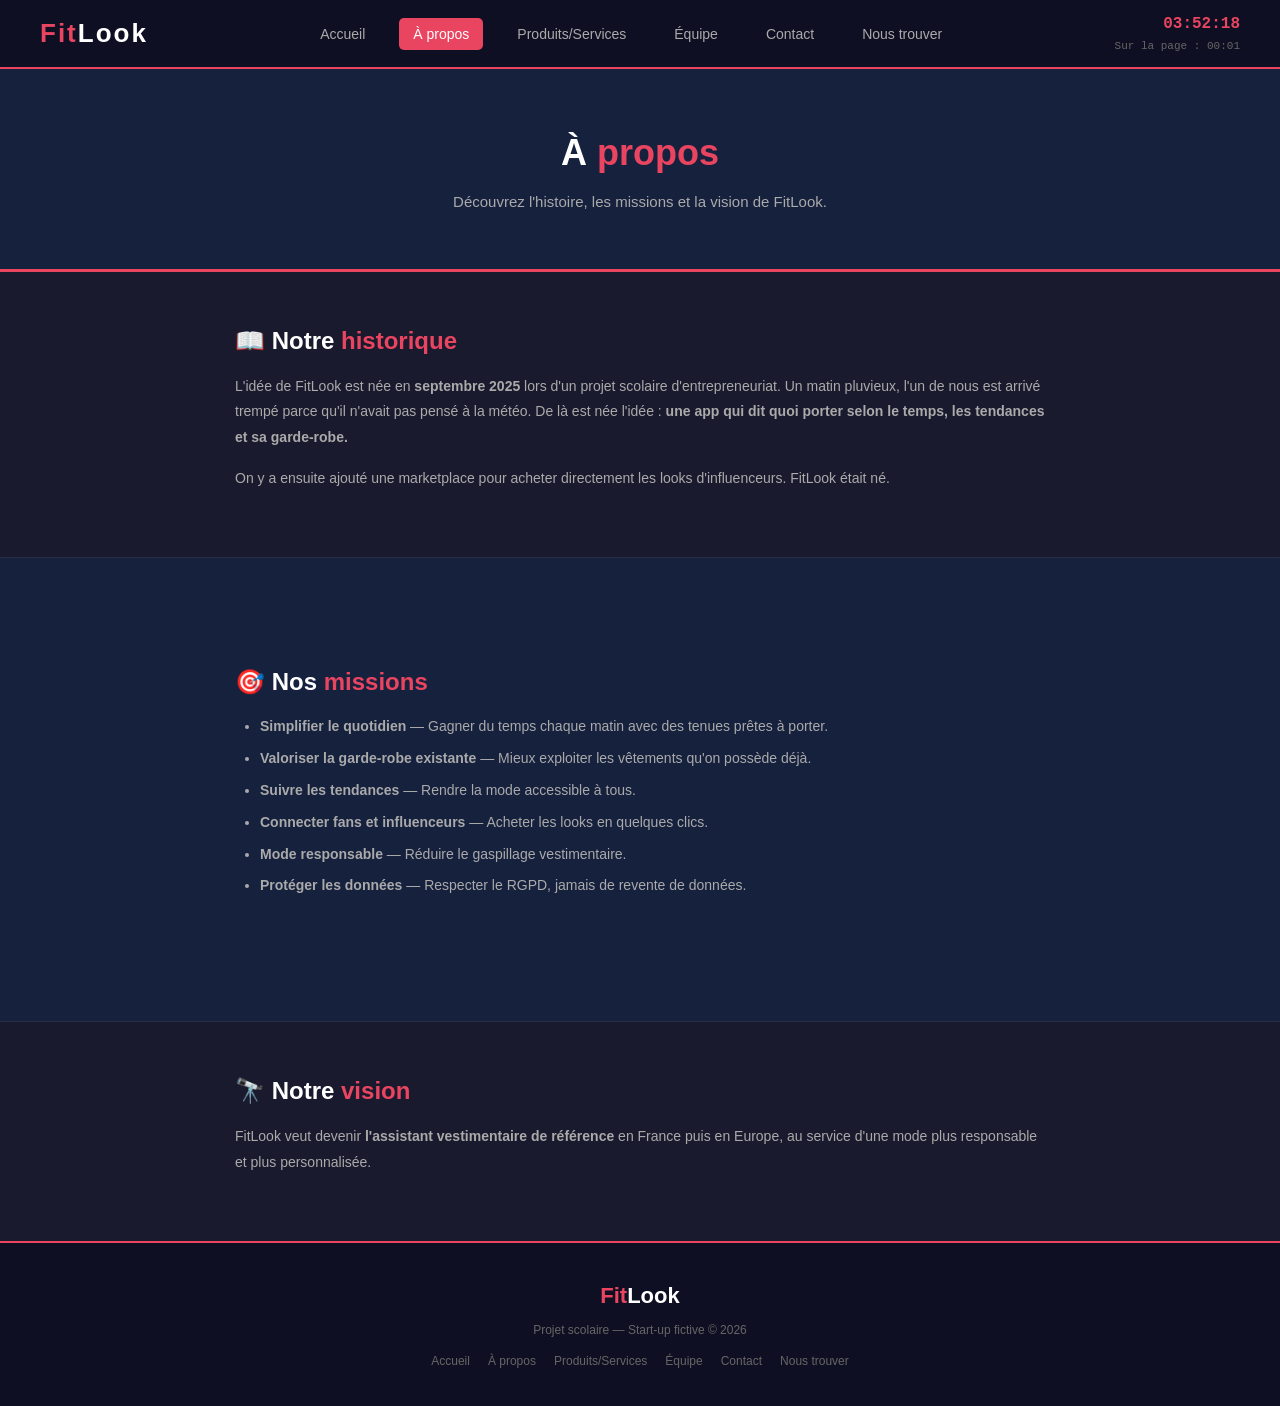
==== commit ea427db4: "new" ====
--- a/apropos.html
+++ b/apropos.html
@@ -5,233 +5,6 @@
     <meta name="viewport" content="width=device-width, initial-scale=1.0">
     <title>FitLook - À propos</title>
     <link rel="stylesheet" href="style.css">
-    <style>* { margin: 0; padding: 0; box-sizing: border-box; }
-
-body {
-    font-family: 'Segoe UI', Tahoma, Geneva, Verdana, sans-serif;
-    background-color: #1a1a2e;
-    color: #ccc;
-    line-height: 1.6;
-}
-
-a { text-decoration: none; color: inherit; }
-img { max-width: 100%; }
-
-/* --- HEADER --- */
-header {
-    background-color: #0f0f23;
-    padding: 12px 40px;
-    display: flex;
-    justify-content: space-between;
-    align-items: center;
-    position: sticky;
-    top: 0;
-    z-index: 100;
-    border-bottom: 2px solid #e94560;
-    flex-wrap: wrap;
-    gap: 10px;
-}
-
-.logo {
-    font-size: 26px;
-    font-weight: bold;
-    color: #e94560;
-    letter-spacing: 2px;
-    cursor: pointer;
-}
-.logo span { color: white; }
-
-nav ul { list-style: none; display: flex; gap: 20px; }
-nav ul li a {
-    color: #aaa;
-    font-size: 14px;
-    padding: 8px 14px;
-    border-radius: 5px;
-    transition: background-color 0.3s, color 0.3s;
-    cursor: pointer;
-}
-nav ul li a:hover { background-color: #e94560; color: white; }
-nav ul li a.active { background-color: #e94560; color: white; }
-
-/* horloge + chrono dans le header */
-.header-time {
-    display: flex;
-    flex-direction: column;
-    align-items: flex-end;
-    font-size: 12px;
-    color: #aaa;
-    min-width: 120px;
-}
-.header-time #horloge {
-    font-size: 16px;
-    font-weight: bold;
-    color: #e94560;
-    font-family: monospace;
-}
-.header-time #chrono {
-    font-size: 11px;
-    color: #666;
-    font-family: monospace;
-}
-
-/* --- LOADER OVERLAY --- */
-#loader-overlay {
-    display: none;
-    position: fixed;
-    top: 0; left: 0;
-    width: 100%; height: 100%;
-    background-color: rgba(15, 15, 35, 0.92);
-    z-index: 9999;
-    justify-content: center;
-    align-items: center;
-    flex-direction: column;
-    gap: 16px;
-}
-#loader-overlay.visible { display: flex; }
-
-/* Spinner CSS pur — pas de JS pour l'animation */
-.spinner {
-    width: 50px;
-    height: 50px;
-    border: 4px solid #2a2a4a;
-    border-top: 4px solid #e94560;
-    border-radius: 50%;
-    animation: spin 0.9s linear infinite;
-}
-@keyframes spin {
-    0%   { transform: rotate(0deg); }
-    100% { transform: rotate(360deg); }
-}
-
-#loader-overlay p {
-    color: #aaa;
-    font-size: 14px;
-    letter-spacing: 1px;
-}
-
-/* --- FOOTER --- */
-footer {
-    background-color: #0f0f23;
-    color: #666;
-    text-align: center;
-    padding: 35px 20px;
-    border-top: 2px solid #e94560;
-}
-.footer-brand { font-size: 22px; font-weight: bold; color: #e94560; margin-bottom: 8px; }
-.footer-brand span { color: white; }
-footer p { font-size: 12px; margin-top: 6px; }
-.footer-links { list-style: none; margin-top: 12px; display: flex; justify-content: center; gap: 18px; flex-wrap: wrap; }
-.footer-links a { color: #666; font-size: 12px; transition: color 0.3s; cursor: pointer; }
-.footer-links a:hover { color: #e94560; }
-
-/* --- HERO --- */
-.hero { background-color: #16213e; color: white; text-align: center; padding: 90px 20px; border-bottom: 3px solid #e94560; }
-.hero h1 { font-size: 46px; margin-bottom: 18px; }
-.hero h1 span { color: #e94560; }
-.hero p { font-size: 17px; color: #aaa; max-width: 620px; margin: 0 auto; }
-.accent { color: #e94560; }
-
-/* --- PRESENTATION --- */
-.presentation { max-width: 850px; margin: 0 auto; padding: 55px 20px; text-align: center; }
-.presentation h2 { font-size: 28px; margin-bottom: 14px; color: white; }
-.presentation p { font-size: 15px; color: #aaa; line-height: 1.8; }
-
-/* --- VIDEO --- */
-.video-section { background-color: #16213e; padding: 50px 20px; text-align: center; border-top: 1px solid #2a2a4a; border-bottom: 1px solid #2a2a4a; }
-.video-section h2 { font-size: 26px; margin-bottom: 8px; color: white; }
-.video-section > p { font-size: 14px; color: #888; margin-bottom: 22px; }
-.video-container { max-width: 750px; margin: 0 auto; background-color: #0f0f23; border-radius: 12px; overflow: hidden; aspect-ratio: 16 / 9; display: flex; align-items: center; justify-content: center; border: 2px dashed #444; }
-.video-container iframe { width: 100%; height: 100%; border: none; }
-.video-placeholder { color: #555; font-size: 15px; text-align: center; }
-.video-placeholder .play-icon { font-size: 60px; display: block; margin-bottom: 12px; color: #e94560; }
-
-/* --- NEWS --- */
-.news-section { max-width: 850px; margin: 0 auto; padding: 55px 20px; }
-.news-section h2 { text-align: center; font-size: 26px; margin-bottom: 28px; color: white; }
-.news-list { list-style: none; }
-.news-item { display: flex; gap: 18px; padding: 16px; margin-bottom: 12px; background-color: #16213e; border-radius: 10px; border-left: 4px solid #e94560; align-items: flex-start; transition: transform 0.2s; }
-.news-item:hover { transform: translateX(5px); }
-.news-date { background-color: #e94560; color: white; padding: 6px 12px; border-radius: 6px; font-size: 11px; font-weight: bold; white-space: nowrap; min-width: 90px; text-align: center; }
-.news-content h3 { font-size: 14px; color: white; margin-bottom: 4px; }
-.news-content p { font-size: 12px; color: #888; }
-
-/* --- PAGE HEADER --- */
-.page-header { background-color: #16213e; color: white; text-align: center; padding: 55px 20px; border-bottom: 3px solid #e94560; }
-.page-header h1 { font-size: 36px; margin-bottom: 8px; }
-.page-header p { color: #aaa; font-size: 15px; }
-
-/* --- CONTENT BLOCK --- */
-.content-block { max-width: 850px; margin: 0 auto; padding: 50px 20px; }
-.content-block h2 { font-size: 24px; margin-bottom: 14px; color: white; }
-.content-block p { font-size: 14px; color: #aaa; margin-bottom: 16px; line-height: 1.8; }
-.content-block ul { list-style: disc; margin-left: 25px; margin-bottom: 18px; }
-.content-block ul li { font-size: 14px; color: #aaa; margin-bottom: 8px; line-height: 1.7; }
-
-/* --- SECTIONS --- */
-.section { padding: 55px 40px; max-width: 1100px; margin: 0 auto; }
-.section-dark { background-color: #16213e; padding: 55px 40px; border-top: 1px solid #2a2a4a; border-bottom: 1px solid #2a2a4a; }
-.section-grey { background-color: #16213e; padding: 55px 40px; border-top: 1px solid #2a2a4a; }
-.section-title { text-align: center; font-size: 28px; margin-bottom: 10px; color: white; }
-.section-subtitle { text-align: center; font-size: 14px; color: #888; margin-bottom: 35px; }
-
-/* --- CARDS --- */
-.cards-container { display: flex; justify-content: center; gap: 25px; flex-wrap: wrap; max-width: 1100px; margin: 0 auto; }
-.card { background-color: #0f0f23; border-radius: 12px; padding: 30px 22px; width: 300px; text-align: center; border: 1px solid #2a2a4a; transition: transform 0.3s, border-color 0.3s; }
-.card:hover { transform: translateY(-6px); border-color: #e94560; }
-.card-icon { font-size: 40px; margin-bottom: 14px; }
-.card h3 { font-size: 17px; margin-bottom: 10px; color: #e94560; }
-.card p { font-size: 13px; color: #888; line-height: 1.6; }
-
-/* --- SERVICES --- */
-.services-list { max-width: 850px; margin: 0 auto; }
-.service-item { display: flex; gap: 20px; padding: 22px; margin-bottom: 14px; background-color: #16213e; border-radius: 10px; border-left: 4px solid #e94560; align-items: flex-start; transition: transform 0.2s; }
-.service-item:hover { transform: translateY(-3px); }
-.service-icon { font-size: 28px; width: 55px; height: 55px; background-color: #0f0f23; border-radius: 10px; display: flex; align-items: center; justify-content: center; flex-shrink: 0; border: 1px solid #e94560; }
-.service-info h3 { font-size: 16px; margin-bottom: 5px; color: white; }
-.service-info p { font-size: 13px; color: #888; line-height: 1.6; }
-.service-tag { display: inline-block; background-color: #e94560; color: white; font-size: 10px; padding: 3px 10px; border-radius: 20px; margin-top: 7px; }
-
-/* --- EQUIPE --- */
-.team-card { background-color: #0f0f23; border-radius: 12px; padding: 28px; width: 240px; text-align: center; border: 1px solid #2a2a4a; transition: transform 0.3s, border-color 0.3s; }
-.team-card:hover { transform: translateY(-5px); border-color: #e94560; }
-.team-photo { width: 110px; height: 110px; border-radius: 50%; background-color: #16213e; border: 3px dashed #444; margin: 0 auto 14px auto; display: flex; align-items: center; justify-content: center; color: #555; font-size: 11px; overflow: hidden; }
-.team-photo img { width: 100%; height: 100%; object-fit: cover; }
-.team-card h3 { font-size: 16px; margin-bottom: 4px; color: white; }
-.team-card .role { font-size: 12px; color: #e94560; font-weight: bold; margin-bottom: 8px; }
-.team-card p { font-size: 12px; color: #888; }
-
-/* --- FORM --- */
-.form-container { max-width: 550px; margin: 0 auto; background-color: #16213e; padding: 35px; border-radius: 12px; border: 1px solid #2a2a4a; }
-.form-group { margin-bottom: 18px; }
-.form-group label { display: block; margin-bottom: 7px; font-weight: bold; font-size: 13px; color: #ccc; }
-.form-group input, .form-group textarea, .form-group select { width: 100%; padding: 10px 14px; border: 2px solid #2a2a4a; border-radius: 8px; font-size: 13px; font-family: inherit; background-color: #0f0f23; color: white; transition: border-color 0.3s; }
-.form-group input:focus, .form-group textarea:focus, .form-group select:focus { border-color: #e94560; outline: none; }
-.form-group textarea { height: 120px; resize: vertical; }
-.form-group select option { background-color: #0f0f23; color: white; }
-.form-btn { background-color: #e94560; color: white; border: none; padding: 13px 38px; border-radius: 25px; font-size: 14px; font-weight: bold; cursor: pointer; transition: background-color 0.3s; display: block; margin: 0 auto; }
-.form-btn:hover { background-color: #c73652; }
-
-/* --- QUIZ --- */
-.game-section { max-width: 600px; margin: 0 auto; padding: 40px 20px; text-align: center; }
-.game-section h2 { font-size: 24px; margin-bottom: 10px; color: white; }
-.game-section > p { font-size: 13px; color: #888; margin-bottom: 22px; }
-.quiz-question { background-color: #0f0f23; padding: 18px; border-radius: 10px; margin-bottom: 12px; border: 1px solid #2a2a4a; text-align: left; }
-.quiz-question h3 { font-size: 14px; color: #ccc; margin-bottom: 12px; }
-.quiz-question label { display: block; padding: 7px 12px; margin-bottom: 4px; border-radius: 6px; font-size: 13px; color: #aaa; cursor: pointer; transition: background-color 0.2s; }
-.quiz-question label:hover { background-color: #16213e; color: white; }
-.quiz-question input[type="radio"] { margin-right: 8px; accent-color: #e94560; }
-#quiz-result { margin-top: 16px; padding: 15px; border-radius: 8px; font-size: 14px; font-weight: bold; display: none; }
-
-/* --- NOUS TROUVER --- */
-.coordonnees { max-width: 600px; margin: 0 auto; padding: 40px 20px; text-align: center; }
-.coordonnees h2 { font-size: 26px; margin-bottom: 20px; color: white; }
-.coord-item { display: flex; align-items: center; justify-content: center; gap: 12px; margin-bottom: 12px; font-size: 14px; color: #aaa; }
-.coord-icon { font-size: 22px; }
-.map-section { max-width: 900px; margin: 0 auto; padding: 40px 20px; }
-.map-section h2 { text-align: center; font-size: 26px; margin-bottom: 22px; color: white; }
-.map-container { border-radius: 12px; overflow: hidden; border: 2px solid #2a2a4a; }
-.map-container iframe { width: 100%; height: 420px; border: none; }
-</style>
 </head>
 <body>
     <!-- LOADER (CSS spinner, affiché pendant 2s de navigation) -->
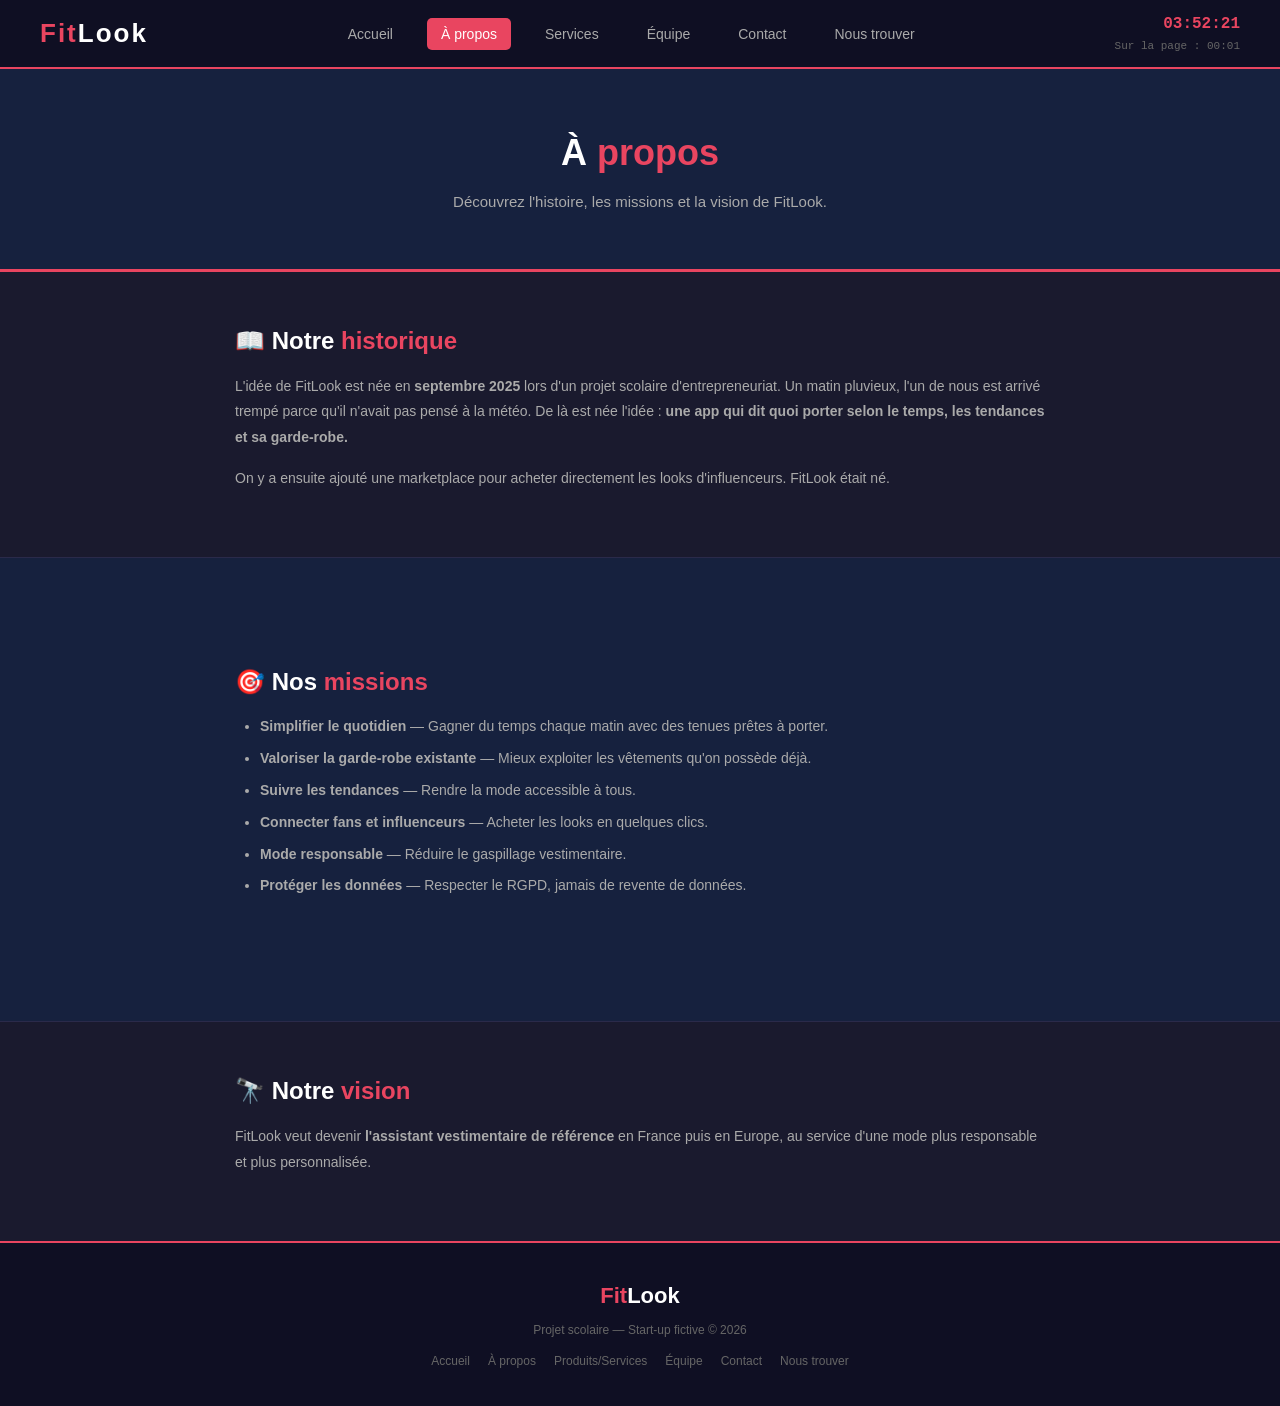
==== commit 57e90abf: "new" ====
--- a/apropos.html
+++ b/apropos.html
@@ -19,7 +19,7 @@
             <ul>
                 <li><a href="index.html">Accueil</a></li>
                 <li><a href="apropos.html" class="active">À propos</a></li>
-                <li><a href="produits.html">Produits/Services</a></li>
+                <li><a href="produits.html">Services</a></li>
                 <li><a href="equipe.html">Équipe</a></li>
                 <li><a href="contact.html">Contact</a></li>
                 <li><a href="nous-trouver.html">Nous trouver</a></li>
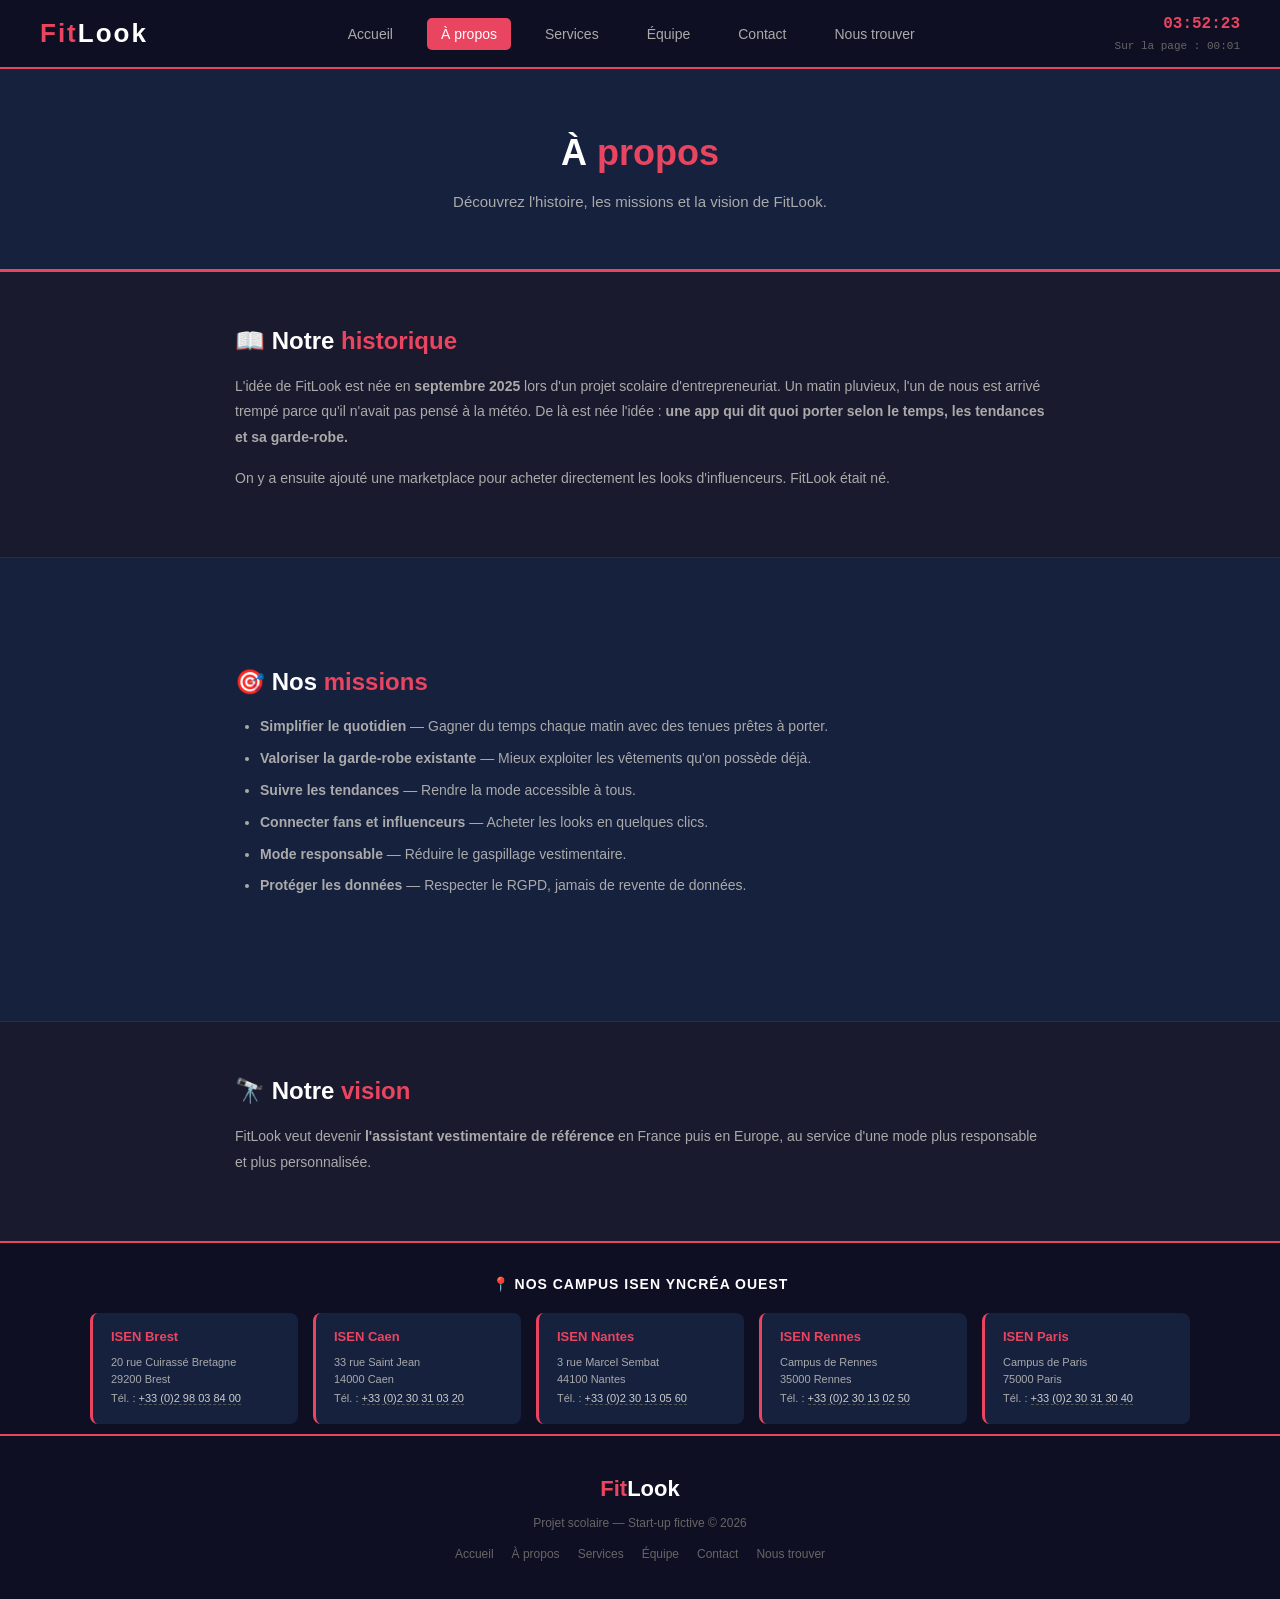
==== commit d0254c97: "new" ====
--- a/apropos.html
+++ b/apropos.html
@@ -5,6 +5,584 @@
     <meta name="viewport" content="width=device-width, initial-scale=1.0">
     <title>FitLook - À propos</title>
     <link rel="stylesheet" href="style.css">
+    <style>* { margin: 0; padding: 0; box-sizing: border-box; }
+
+body {
+    font-family: 'Segoe UI', Tahoma, Geneva, Verdana, sans-serif;
+    background-color: #1a1a2e;
+    color: #ccc;
+    line-height: 1.6;
+}
+
+a { text-decoration: none; color: inherit; }
+img { max-width: 100%; }
+
+/* --- HEADER --- */
+header {
+    background-color: #0f0f23;
+    padding: 12px 40px;
+    display: flex;
+    justify-content: space-between;
+    align-items: center;
+    position: sticky;
+    top: 0;
+    z-index: 100;
+    border-bottom: 2px solid #e94560;
+    flex-wrap: wrap;
+    gap: 10px;
+}
+
+.logo {
+    font-size: 26px;
+    font-weight: bold;
+    color: #e94560;
+    letter-spacing: 2px;
+    cursor: pointer;
+}
+.logo span { color: white; }
+
+nav ul { list-style: none; display: flex; gap: 20px; }
+nav ul li a {
+    color: #aaa;
+    font-size: 14px;
+    padding: 8px 14px;
+    border-radius: 5px;
+    transition: background-color 0.3s, color 0.3s;
+    cursor: pointer;
+}
+nav ul li a:hover { background-color: #e94560; color: white; }
+nav ul li a.active { background-color: #e94560; color: white; }
+
+/* horloge + chrono dans le header */
+.header-time {
+    display: flex;
+    flex-direction: column;
+    align-items: flex-end;
+    font-size: 12px;
+    color: #aaa;
+    min-width: 120px;
+}
+.header-time #horloge {
+    font-size: 16px;
+    font-weight: bold;
+    color: #e94560;
+    font-family: monospace;
+}
+.header-time #chrono {
+    font-size: 11px;
+    color: #666;
+    font-family: monospace;
+}
+
+/* --- LOADER OVERLAY --- */
+#loader-overlay {
+    display: none;
+    position: fixed;
+    top: 0; left: 0;
+    width: 100%; height: 100%;
+    background-color: rgba(15, 15, 35, 0.92);
+    z-index: 9999;
+    justify-content: center;
+    align-items: center;
+    flex-direction: column;
+    gap: 16px;
+}
+#loader-overlay.visible { display: flex; }
+
+/* Spinner CSS pur — pas de JS pour l'animation */
+.spinner {
+    width: 50px;
+    height: 50px;
+    border: 4px solid #2a2a4a;
+    border-top: 4px solid #e94560;
+    border-radius: 50%;
+    animation: spin 0.9s linear infinite;
+}
+@keyframes spin {
+    0%   { transform: rotate(0deg); }
+    100% { transform: rotate(360deg); }
+}
+
+#loader-overlay p {
+    color: #aaa;
+    font-size: 14px;
+    letter-spacing: 1px;
+}
+
+/* --- FOOTER --- */
+footer {
+    background-color: #0f0f23;
+    color: #666;
+    text-align: center;
+    padding: 35px 20px;
+    border-top: 2px solid #e94560;
+}
+.footer-brand { font-size: 22px; font-weight: bold; color: #e94560; margin-bottom: 8px; }
+.footer-brand span { color: white; }
+footer p { font-size: 12px; margin-top: 6px; }
+.footer-links { list-style: none; margin-top: 12px; display: flex; justify-content: center; gap: 18px; flex-wrap: wrap; }
+.footer-links a { color: #666; font-size: 12px; transition: color 0.3s; cursor: pointer; }
+.footer-links a:hover { color: #e94560; }
+
+/* --- HERO --- */
+.hero { background-color: #16213e; color: white; text-align: center; padding: 90px 20px; border-bottom: 3px solid #e94560; }
+.hero h1 { font-size: 46px; margin-bottom: 18px; }
+.hero h1 span { color: #e94560; }
+.hero p { font-size: 17px; color: #aaa; max-width: 620px; margin: 0 auto; }
+.accent { color: #e94560; }
+
+/* --- PRESENTATION --- */
+.presentation { max-width: 850px; margin: 0 auto; padding: 55px 20px; text-align: center; }
+.presentation h2 { font-size: 28px; margin-bottom: 14px; color: white; }
+.presentation p { font-size: 15px; color: #aaa; line-height: 1.8; }
+
+/* --- VIDEO --- */
+.video-section { background-color: #16213e; padding: 50px 20px; text-align: center; border-top: 1px solid #2a2a4a; border-bottom: 1px solid #2a2a4a; }
+.video-section h2 { font-size: 26px; margin-bottom: 8px; color: white; }
+.video-section > p { font-size: 14px; color: #888; margin-bottom: 22px; }
+.video-container { max-width: 750px; margin: 0 auto; background-color: #0f0f23; border-radius: 12px; overflow: hidden; aspect-ratio: 16 / 9; display: flex; align-items: center; justify-content: center; border: 2px dashed #444; }
+.video-container iframe { width: 100%; height: 100%; border: none; }
+.video-placeholder { color: #555; font-size: 15px; text-align: center; }
+.video-placeholder .play-icon { font-size: 60px; display: block; margin-bottom: 12px; color: #e94560; }
+
+/* --- NEWS --- */
+.news-section { max-width: 850px; margin: 0 auto; padding: 55px 20px; }
+.news-section h2 { text-align: center; font-size: 26px; margin-bottom: 28px; color: white; }
+.news-list { list-style: none; }
+.news-item { display: flex; gap: 18px; padding: 16px; margin-bottom: 12px; background-color: #16213e; border-radius: 10px; border-left: 4px solid #e94560; align-items: flex-start; transition: transform 0.2s; }
+.news-item:hover { transform: translateX(5px); }
+.news-date { background-color: #e94560; color: white; padding: 6px 12px; border-radius: 6px; font-size: 11px; font-weight: bold; white-space: nowrap; min-width: 90px; text-align: center; }
+.news-content h3 { font-size: 14px; color: white; margin-bottom: 4px; }
+.news-content p { font-size: 12px; color: #888; }
+
+/* --- PAGE HEADER --- */
+.page-header { background-color: #16213e; color: white; text-align: center; padding: 55px 20px; border-bottom: 3px solid #e94560; }
+.page-header h1 { font-size: 36px; margin-bottom: 8px; }
+.page-header p { color: #aaa; font-size: 15px; }
+
+/* --- CONTENT BLOCK --- */
+.content-block { max-width: 850px; margin: 0 auto; padding: 50px 20px; }
+.content-block h2 { font-size: 24px; margin-bottom: 14px; color: white; }
+.content-block p { font-size: 14px; color: #aaa; margin-bottom: 16px; line-height: 1.8; }
+.content-block ul { list-style: disc; margin-left: 25px; margin-bottom: 18px; }
+.content-block ul li { font-size: 14px; color: #aaa; margin-bottom: 8px; line-height: 1.7; }
+
+/* --- SECTIONS --- */
+.section { padding: 55px 40px; max-width: 1100px; margin: 0 auto; }
+.section-dark { background-color: #16213e; padding: 55px 40px; border-top: 1px solid #2a2a4a; border-bottom: 1px solid #2a2a4a; }
+.section-grey { background-color: #16213e; padding: 55px 40px; border-top: 1px solid #2a2a4a; }
+.section-title { text-align: center; font-size: 28px; margin-bottom: 10px; color: white; }
+.section-subtitle { text-align: center; font-size: 14px; color: #888; margin-bottom: 35px; }
+
+/* --- CARDS --- */
+.cards-container { display: flex; justify-content: center; gap: 25px; flex-wrap: wrap; max-width: 1100px; margin: 0 auto; }
+.card { background-color: #0f0f23; border-radius: 12px; padding: 30px 22px; width: 300px; text-align: center; border: 1px solid #2a2a4a; transition: transform 0.3s, border-color 0.3s; }
+.card:hover { transform: translateY(-6px); border-color: #e94560; }
+.card-icon { font-size: 40px; margin-bottom: 14px; }
+.card h3 { font-size: 17px; margin-bottom: 10px; color: #e94560; }
+.card p { font-size: 13px; color: #888; line-height: 1.6; }
+
+/* --- SERVICES --- */
+.services-list { max-width: 850px; margin: 0 auto; }
+.service-item { display: flex; gap: 20px; padding: 22px; margin-bottom: 14px; background-color: #16213e; border-radius: 10px; border-left: 4px solid #e94560; align-items: flex-start; transition: transform 0.2s; }
+.service-item:hover { transform: translateY(-3px); }
+.service-icon { font-size: 28px; width: 55px; height: 55px; background-color: #0f0f23; border-radius: 10px; display: flex; align-items: center; justify-content: center; flex-shrink: 0; border: 1px solid #e94560; }
+.service-info h3 { font-size: 16px; margin-bottom: 5px; color: white; }
+.service-info p { font-size: 13px; color: #888; line-height: 1.6; }
+.service-tag { display: inline-block; background-color: #e94560; color: white; font-size: 10px; padding: 3px 10px; border-radius: 20px; margin-top: 7px; }
+
+/* --- EQUIPE --- */
+.team-card { background-color: #0f0f23; border-radius: 12px; padding: 28px; width: 240px; text-align: center; border: 1px solid #2a2a4a; transition: transform 0.3s, border-color 0.3s; }
+.team-card:hover { transform: translateY(-5px); border-color: #e94560; }
+.team-photo { width: 110px; height: 110px; border-radius: 50%; background-color: #16213e; border: 3px dashed #444; margin: 0 auto 14px auto; display: flex; align-items: center; justify-content: center; color: #555; font-size: 11px; overflow: hidden; }
+.team-photo img { width: 100%; height: 100%; object-fit: cover; }
+.team-card h3 { font-size: 16px; margin-bottom: 4px; color: white; }
+.team-card .role { font-size: 12px; color: #e94560; font-weight: bold; margin-bottom: 8px; }
+.team-card p { font-size: 12px; color: #888; }
+
+/* --- FORM --- */
+.form-container { max-width: 550px; margin: 0 auto; background-color: #16213e; padding: 35px; border-radius: 12px; border: 1px solid #2a2a4a; }
+.form-group { margin-bottom: 18px; }
+.form-group label { display: block; margin-bottom: 7px; font-weight: bold; font-size: 13px; color: #ccc; }
+.form-group input, .form-group textarea, .form-group select { width: 100%; padding: 10px 14px; border: 2px solid #2a2a4a; border-radius: 8px; font-size: 13px; font-family: inherit; background-color: #0f0f23; color: white; transition: border-color 0.3s; }
+.form-group input:focus, .form-group textarea:focus, .form-group select:focus { border-color: #e94560; outline: none; }
+.form-group textarea { height: 120px; resize: vertical; }
+.form-group select option { background-color: #0f0f23; color: white; }
+.form-btn { background-color: #e94560; color: white; border: none; padding: 13px 38px; border-radius: 25px; font-size: 14px; font-weight: bold; cursor: pointer; transition: background-color 0.3s; display: block; margin: 0 auto; }
+.form-btn:hover { background-color: #c73652; }
+
+/* --- QUIZ --- */
+.game-section { max-width: 600px; margin: 0 auto; padding: 40px 20px; text-align: center; }
+.game-section h2 { font-size: 24px; margin-bottom: 10px; color: white; }
+.game-section > p { font-size: 13px; color: #888; margin-bottom: 22px; }
+.quiz-question { background-color: #0f0f23; padding: 18px; border-radius: 10px; margin-bottom: 12px; border: 1px solid #2a2a4a; text-align: left; }
+.quiz-question h3 { font-size: 14px; color: #ccc; margin-bottom: 12px; }
+.quiz-question label { display: block; padding: 7px 12px; margin-bottom: 4px; border-radius: 6px; font-size: 13px; color: #aaa; cursor: pointer; transition: background-color 0.2s; }
+.quiz-question label:hover { background-color: #16213e; color: white; }
+.quiz-question input[type="radio"] { margin-right: 8px; accent-color: #e94560; }
+#quiz-result { margin-top: 16px; padding: 15px; border-radius: 8px; font-size: 14px; font-weight: bold; display: none; }
+
+/* --- NOUS TROUVER --- */
+.coordonnees { max-width: 600px; margin: 0 auto; padding: 40px 20px; text-align: center; }
+.coordonnees h2 { font-size: 26px; margin-bottom: 20px; color: white; }
+.coord-item { display: flex; align-items: center; justify-content: center; gap: 12px; margin-bottom: 12px; font-size: 14px; color: #aaa; }
+.coord-icon { font-size: 22px; }
+.map-section { max-width: 900px; margin: 0 auto; padding: 40px 20px; }
+.map-section h2 { text-align: center; font-size: 26px; margin-bottom: 22px; color: white; }
+.map-container { border-radius: 12px; overflow: hidden; border: 2px solid #2a2a4a; }
+.map-container iframe { width: 100%; height: 420px; border: none; }
+
+/* --- ABONNEMENTS --- */
+.abos-section { padding: 60px 40px; background-color: #16213e; border-top: 1px solid #2a2a4a; }
+.abos-section .section-title { color: white; }
+.abos-container { display: flex; justify-content: center; gap: 25px; flex-wrap: wrap; max-width: 1100px; margin: 30px auto 0; }
+.abo-card { background-color: #0f0f23; border-radius: 12px; padding: 35px 28px; width: 290px; text-align: center; border: 2px solid #2a2a4a; transition: transform 0.3s, border-color 0.3s; position: relative; }
+.abo-card:hover { transform: translateY(-8px); border-color: #e94560; }
+.abo-card.featured { border-color: #e94560; }
+.abo-card.featured::before { content: "POPULAIRE"; position: absolute; top: -12px; left: 50%; transform: translateX(-50%); background-color: #e94560; color: white; font-size: 10px; font-weight: bold; padding: 4px 12px; border-radius: 12px; }
+.abo-card h3 { font-size: 20px; color: white; margin-bottom: 8px; }
+.abo-card .abo-prix { font-size: 32px; font-weight: bold; color: #e94560; margin-bottom: 4px; }
+.abo-card .abo-prix small { font-size: 13px; color: #888; font-weight: normal; }
+.abo-card .abo-desc { font-size: 12px; color: #888; margin-bottom: 18px; }
+.abo-card ul { list-style: none; text-align: left; margin-bottom: 22px; }
+.abo-card ul li { font-size: 12px; color: #aaa; padding: 5px 0; border-bottom: 1px solid #1a1a2e; }
+.abo-card ul li::before { content: "✓ "; color: #e94560; font-weight: bold; }
+.abo-card .abo-btn { background-color: #e94560; color: white; border: none; padding: 11px 24px; border-radius: 22px; font-size: 13px; font-weight: bold; cursor: pointer; transition: background-color 0.3s; width: 100%; }
+.abo-card .abo-btn:hover { background-color: #c73652; }
+
+/* --- FILTRES PRODUITS --- */
+.filtres-section { max-width: 1000px; margin: 40px auto 0; padding: 0 20px; }
+.filtres-container { background-color: #16213e; padding: 22px; border-radius: 12px; border: 1px solid #2a2a4a; }
+.filtres-container h3 { color: white; font-size: 16px; margin-bottom: 14px; }
+.filtres-form { display: flex; gap: 12px; flex-wrap: wrap; align-items: flex-end; }
+.filtre-group { display: flex; flex-direction: column; flex: 1; min-width: 140px; }
+.filtre-group label { color: #aaa; font-size: 11px; margin-bottom: 4px; }
+.filtre-group input, .filtre-group select { padding: 8px 10px; border: 1px solid #2a2a4a; border-radius: 6px; background-color: #0f0f23; color: white; font-size: 12px; font-family: inherit; }
+.filtre-group input:focus, .filtre-group select:focus { border-color: #e94560; outline: none; }
+.filtres-btns { display: flex; gap: 8px; }
+.filtre-btn { padding: 8px 18px; border-radius: 6px; border: none; cursor: pointer; font-size: 12px; font-weight: bold; }
+.filtre-btn.apply { background-color: #e94560; color: white; }
+.filtre-btn.reset { background-color: #2a2a4a; color: #ccc; }
+
+/* --- PRODUITS GRID --- */
+.produits-grid { display: grid; grid-template-columns: repeat(auto-fill, minmax(260px, 1fr)); gap: 20px; max-width: 1100px; margin: 30px auto; padding: 0 20px; }
+.produit-card { background-color: #16213e; border-radius: 12px; overflow: hidden; border: 1px solid #2a2a4a; transition: transform 0.3s, border-color 0.3s; }
+.produit-card:hover { transform: translateY(-4px); border-color: #e94560; }
+.produit-image { width: 100%; height: 180px; background-color: #0f0f23; display: flex; align-items: center; justify-content: center; cursor: pointer; font-size: 70px; user-select: none; }
+.produit-info { padding: 16px; }
+.produit-info h3 { color: white; font-size: 15px; margin-bottom: 6px; }
+.produit-theme { display: inline-block; background-color: #2a2a4a; color: #aaa; font-size: 10px; padding: 2px 8px; border-radius: 10px; margin-bottom: 8px; }
+.produit-info p { color: #888; font-size: 12px; margin-bottom: 10px; line-height: 1.5; min-height: 36px; }
+.produit-footer { display: flex; justify-content: space-between; align-items: center; }
+.produit-prix { color: #e94560; font-size: 18px; font-weight: bold; }
+.produit-date { color: #555; font-size: 10px; }
+.btn-acheter { background-color: #e94560; color: white; border: none; padding: 8px 16px; border-radius: 18px; font-size: 12px; font-weight: bold; cursor: pointer; transition: background-color 0.3s; width: 100%; margin-top: 8px; }
+.btn-acheter:hover { background-color: #c73652; }
+
+.no-result { text-align: center; color: #888; padding: 40px; font-size: 14px; }
+
+/* --- BANDEAU ACHAT (canvas) --- */
+#achat-bandeau { display: none; position: fixed; top: 90px; left: 50%; transform: translateX(-50%); z-index: 8000; }
+#achat-bandeau.visible { display: block; animation: slideIn 0.4s ease-out; }
+@keyframes slideIn { from { opacity: 0; transform: translate(-50%, -20px); } to { opacity: 1; transform: translate(-50%, 0); } }
+
+/* --- BOUTON RETOUR HAUT --- */
+.btn-retour-haut { display: block; margin: 30px auto 0; width: 55px; height: 55px; background-color: #e94560; border: none; border-radius: 50%; cursor: pointer; color: white; font-size: 24px; font-weight: bold; box-shadow: 0 4px 14px rgba(233, 69, 96, 0.4); transition: transform 0.3s, background-color 0.3s; }
+.btn-retour-haut:hover { background-color: #c73652; transform: translateY(-3px); }
+
+/* --- BOUTON MODE EDITION --- */
+.btn-mode-edition {
+    position: absolute;
+    top: 90px;
+    right: 30px;
+    background-color: #2a2a4a;
+    color: #ccc;
+    border: 2px solid #444;
+    padding: 10px 20px;
+    border-radius: 25px;
+    font-size: 13px;
+    font-weight: bold;
+    cursor: pointer;
+    z-index: 50;
+    transition: background-color 0.3s, color 0.3s, border-color 0.3s;
+}
+.btn-mode-edition:hover { border-color: #e94560; }
+.btn-mode-edition.actif { background-color: #4caf50; color: white; border-color: #4caf50; }
+.btn-mode-edition.actif:hover { background-color: #45a049; }
+
+/* --- BOUTON AJOUTER MEMBRE --- */
+.btn-ajouter-membre {
+    display: none;
+    margin: 0 auto 30px auto;
+    background-color: #4caf50;
+    color: white;
+    border: none;
+    padding: 12px 28px;
+    border-radius: 25px;
+    font-size: 14px;
+    font-weight: bold;
+    cursor: pointer;
+    transition: background-color 0.3s;
+}
+.btn-ajouter-membre:hover { background-color: #45a049; }
+body.mode-edition .btn-ajouter-membre { display: block; }
+
+/* --- PHOTO AVEC GRATTAGE (CSS pur) --- */
+.team-photo {
+    position: relative;
+    overflow: hidden;
+}
+.team-photo .photo-reelle {
+    position: absolute;
+    top: 0; left: 0;
+    width: 100%; height: 100%;
+    background: linear-gradient(135deg, #e94560, #c73652);
+    display: flex;
+    align-items: center;
+    justify-content: center;
+    color: white;
+    font-size: 32px;
+    font-weight: bold;
+    z-index: 1;
+}
+.team-photo .photo-reelle img { width: 100%; height: 100%; object-fit: cover; }
+
+/* La couche grise opaque que l'on gratte au hover */
+.team-photo .grattage {
+    position: absolute;
+    top: 0; left: 0;
+    width: 100%; height: 100%;
+    background-color: #555;
+    background-image: repeating-linear-gradient(
+        45deg,
+        #666 0px,
+        #666 4px,
+        #555 4px,
+        #555 8px
+    );
+    z-index: 2;
+    display: flex;
+    align-items: center;
+    justify-content: center;
+    color: #ccc;
+    font-size: 10px;
+    transition: opacity 0.5s ease-out, transform 0.5s ease-out;
+}
+.team-photo:hover .grattage {
+    opacity: 0;
+    transform: scale(1.3);
+}
+
+/* --- NOM EDITABLE en mode édition --- */
+.team-card .nom-edit {
+    display: none;
+    width: 100%;
+    padding: 6px 10px;
+    border: 2px solid #e94560;
+    border-radius: 6px;
+    background-color: #0f0f23;
+    color: white;
+    font-size: 15px;
+    text-align: center;
+    margin-bottom: 4px;
+    font-family: inherit;
+}
+body.mode-edition .team-card h3 { display: none; }
+body.mode-edition .team-card .nom-edit { display: block; }
+
+/* --- BOUTON SUPPRIMER MEMBRE (poubelle) --- */
+.btn-supprimer {
+    display: none;
+    position: absolute;
+    top: 8px;
+    right: 8px;
+    width: 28px;
+    height: 28px;
+    background-color: #e94560;
+    color: white;
+    border: none;
+    border-radius: 50%;
+    cursor: pointer;
+    font-size: 14px;
+    line-height: 1;
+}
+.btn-supprimer:hover { background-color: #c73652; }
+.team-card { position: relative; }
+body.mode-edition .team-card .btn-supprimer { display: block; }
+
+/* La page Equipe doit être en position relative pour le bouton absolute */
+.equipe-page { position: relative; }
+
+/* --- FOOTER CAMPUS ISEN --- */
+.campus-section {
+    background-color: #0f0f23;
+    border-top: 2px solid #e94560;
+    padding: 30px 20px 10px 20px;
+}
+.campus-section h3 {
+    color: white;
+    font-size: 14px;
+    text-align: center;
+    margin-bottom: 18px;
+    letter-spacing: 1px;
+}
+.campus-container {
+    display: flex;
+    justify-content: center;
+    gap: 15px;
+    flex-wrap: wrap;
+    max-width: 1100px;
+    margin: 0 auto;
+}
+.campus-card {
+    background-color: #16213e;
+    padding: 14px 18px;
+    border-radius: 8px;
+    border-left: 3px solid #e94560;
+    min-width: 180px;
+    flex: 1;
+    max-width: 210px;
+}
+.campus-card h4 {
+    color: #e94560;
+    font-size: 13px;
+    margin-bottom: 6px;
+}
+.campus-card p {
+    color: #aaa;
+    font-size: 11px;
+    margin: 3px 0;
+    line-height: 1.5;
+}
+.tel-link {
+    color: #ccc;
+    cursor: pointer;
+    user-select: all;
+    border-bottom: 1px dashed #555;
+    transition: color 0.2s;
+}
+.tel-link:hover {
+    color: #e94560;
+}
+
+/* ==============================
+   RESPONSIVE - media queries
+   ============================== */
+
+/* Tablette : écran < 900px */
+@media (max-width: 900px) {
+    header {
+        flex-direction: column;
+        gap: 10px;
+        padding: 12px 20px;
+    }
+    nav ul {
+        flex-wrap: wrap;
+        justify-content: center;
+        gap: 8px;
+    }
+    .hero h1 { font-size: 32px; }
+    .presentation { padding: 35px 15px; }
+    .cards-container { gap: 18px; }
+    .card { width: 260px; }
+    .team-card { width: 200px; }
+    .abos-container { gap: 20px; }
+    .abo-card { max-width: 280px; }
+    .campus-container { gap: 10px; }
+    .campus-card { min-width: 140px; max-width: 180px; }
+    .section { padding: 40px 20px; }
+    .section-dark { padding: 40px 20px; }
+    .section-grey { padding: 40px 20px; }
+}
+
+/* Mobile : écran < 600px */
+@media (max-width: 600px) {
+    header { padding: 10px 15px; }
+    .logo { font-size: 20px; }
+    nav ul li a { font-size: 12px; padding: 6px 8px; }
+    .hero { padding: 50px 15px; }
+    .hero h1 { font-size: 26px; }
+    .hero p { font-size: 14px; }
+    .page-header h1 { font-size: 26px; }
+    .cards-container { flex-direction: column; align-items: center; }
+    .card { width: 90%; }
+    .team-card { width: 90%; }
+    .abos-container { flex-direction: column; align-items: center; }
+    .abo-card { max-width: 90%; width: 90%; }
+    .campus-container { flex-direction: column; align-items: center; }
+    .campus-card { max-width: 90%; width: 90%; }
+    .produits-grid { grid-template-columns: 1fr; }
+    .filtres-form { flex-direction: column; }
+    .form-container { padding: 20px; }
+    .service-item { flex-direction: column; }
+    .content-block { padding: 30px 15px; }
+    .footer-links { gap: 10px; }
+    .header-time { font-size: 10px; }
+    #horloge { font-size: 14px; }
+}
+
+/* ==============================
+   MODALES - fiches membres equipe
+   ============================== */
+.modal-overlay {
+    display: none;
+    position: fixed;
+    top: 0; left: 0;
+    width: 100%; height: 100%;
+    background-color: rgba(0, 0, 0, 0.75);
+    z-index: 5000;
+    justify-content: center;
+    align-items: center;
+}
+.modal-overlay.visible {
+    display: flex;
+}
+.modal-box {
+    background-color: #16213e;
+    border: 2px solid #e94560;
+    border-radius: 14px;
+    padding: 35px;
+    max-width: 420px;
+    width: 90%;
+    text-align: center;
+    position: relative;
+    animation: fadeIn 0.25s ease-out;
+}
+@keyframes fadeIn {
+    from { opacity: 0; transform: scale(0.9); }
+    to   { opacity: 1; transform: scale(1); }
+}
+.modal-close {
+    position: absolute;
+    top: 12px; right: 15px;
+    background: none;
+    border: none;
+    color: #aaa;
+    font-size: 22px;
+    cursor: pointer;
+    line-height: 1;
+}
+.modal-close:hover { color: #e94560; }
+.modal-photo {
+    width: 100px;
+    height: 100px;
+    border-radius: 50%;
+    background-color: #0f0f23;
+    border: 3px dashed #555;
+    margin: 0 auto 15px auto;
+    display: flex;
+    align-items: center;
+    justify-content: center;
+    color: #555;
+    font-size: 11px;
+}
+.modal-box h2 { color: white; font-size: 20px; margin-bottom: 4px; }
+.modal-box .modal-role { color: #e94560; font-size: 13px; font-weight: bold; margin-bottom: 12px; }
+.modal-box p { color: #aaa; font-size: 13px; line-height: 1.7; }
+
+/* curseur pointer sur les cartes équipe pour indiquer qu'elles sont cliquables */
+.team-card { cursor: pointer; }
+</style>
 </head>
 <body>
     <!-- LOADER (CSS spinner, affiché pendant 2s de navigation) -->
@@ -17,12 +595,12 @@
         <div class="logo">Fit<span>Look</span></div>
         <nav>
             <ul>
-                <li><a href="index.html">Accueil</a></li>
-                <li><a href="apropos.html" class="active">À propos</a></li>
-                <li><a href="produits.html">Services</a></li>
-                <li><a href="equipe.html">Équipe</a></li>
-                <li><a href="contact.html">Contact</a></li>
-                <li><a href="nous-trouver.html">Nous trouver</a></li>
+                <li><a href="index.html" target="_blank" rel="noopener">Accueil</a></li>
+                <li><a href="apropos.html" class="active" target="_blank" rel="noopener">À propos</a></li>
+                <li><a href="services.html" target="_blank" rel="noopener">Services</a></li>
+                <li><a href="equipe.html" target="_blank" rel="noopener">Équipe</a></li>
+                <li><a href="contact.html" target="_blank" rel="noopener">Contact</a></li>
+                <li><a href="nous-trouver.html" target="_blank" rel="noopener">Nous trouver</a></li>
             </ul>
         </nav>
         <div class="header-time">
@@ -60,16 +638,46 @@
         <p>FitLook veut devenir <strong>l'assistant vestimentaire de référence</strong> en France puis en Europe,
         au service d'une mode plus responsable et plus personnalisée.</p>
     </section>
+    <section class="campus-section">
+        <h3>📍 NOS CAMPUS ISEN YNCRÉA OUEST</h3>
+        <div class="campus-container">
+            <div class="campus-card">
+                <h4>ISEN Brest</h4>
+                <p>20 rue Cuirassé Bretagne<br>29200 Brest</p>
+                <p>Tél. : <span class="tel-link">+33 (0)2 98 03 84 00</span></p>
+            </div>
+            <div class="campus-card">
+                <h4>ISEN Caen</h4>
+                <p>33 rue Saint Jean<br>14000 Caen</p>
+                <p>Tél. : <span class="tel-link">+33 (0)2 30 31 03 20</span></p>
+            </div>
+            <div class="campus-card">
+                <h4>ISEN Nantes</h4>
+                <p>3 rue Marcel Sembat<br>44100 Nantes</p>
+                <p>Tél. : <span class="tel-link">+33 (0)2 30 13 05 60</span></p>
+            </div>
+            <div class="campus-card">
+                <h4>ISEN Rennes</h4>
+                <p>Campus de Rennes<br>35000 Rennes</p>
+                <p>Tél. : <span class="tel-link">+33 (0)2 30 13 02 50</span></p>
+            </div>
+            <div class="campus-card">
+                <h4>ISEN Paris</h4>
+                <p>Campus de Paris<br>75000 Paris</p>
+                <p>Tél. : <span class="tel-link">+33 (0)2 30 31 30 40</span></p>
+            </div>
+        </div>
+    </section>
     <footer>
         <div class="footer-brand">Fit<span>Look</span></div>
         <p>Projet scolaire — Start-up fictive &copy; 2026</p>
         <div class="footer-links">
-            <a href="index.html">Accueil</a>
-            <a href="apropos.html">À propos</a>
-            <a href="produits.html">Produits/Services</a>
-            <a href="equipe.html">Équipe</a>
-            <a href="contact.html">Contact</a>
-            <a href="nous-trouver.html">Nous trouver</a>
+            <a href="index.html" target="_blank" rel="noopener" target="_blank" rel="noopener">Accueil</a>
+            <a href="apropos.html" target="_blank" rel="noopener" target="_blank" rel="noopener">À propos</a>
+            <a href="services.html" target="_blank" rel="noopener" target="_blank" rel="noopener">Services</a>
+            <a href="equipe.html" target="_blank" rel="noopener" target="_blank" rel="noopener">Équipe</a>
+            <a href="contact.html" target="_blank" rel="noopener" target="_blank" rel="noopener">Contact</a>
+            <a href="nous-trouver.html" target="_blank" rel="noopener" target="_blank" rel="noopener">Nous trouver</a>
         </div>
     </footer>
     <script src="menu.js"></script>
--- a/style.css
+++ b/style.css
@@ -224,3 +224,354 @@
 .map-section h2 { text-align: center; font-size: 26px; margin-bottom: 22px; color: white; }
 .map-container { border-radius: 12px; overflow: hidden; border: 2px solid #2a2a4a; }
 .map-container iframe { width: 100%; height: 420px; border: none; }
+
+/* --- ABONNEMENTS --- */
+.abos-section { padding: 60px 40px; background-color: #16213e; border-top: 1px solid #2a2a4a; }
+.abos-section .section-title { color: white; }
+.abos-container { display: flex; justify-content: center; gap: 25px; flex-wrap: wrap; max-width: 1100px; margin: 30px auto 0; }
+.abo-card { background-color: #0f0f23; border-radius: 12px; padding: 35px 28px; width: 290px; text-align: center; border: 2px solid #2a2a4a; transition: transform 0.3s, border-color 0.3s; position: relative; }
+.abo-card:hover { transform: translateY(-8px); border-color: #e94560; }
+.abo-card.featured { border-color: #e94560; }
+.abo-card.featured::before { content: "POPULAIRE"; position: absolute; top: -12px; left: 50%; transform: translateX(-50%); background-color: #e94560; color: white; font-size: 10px; font-weight: bold; padding: 4px 12px; border-radius: 12px; }
+.abo-card h3 { font-size: 20px; color: white; margin-bottom: 8px; }
+.abo-card .abo-prix { font-size: 32px; font-weight: bold; color: #e94560; margin-bottom: 4px; }
+.abo-card .abo-prix small { font-size: 13px; color: #888; font-weight: normal; }
+.abo-card .abo-desc { font-size: 12px; color: #888; margin-bottom: 18px; }
+.abo-card ul { list-style: none; text-align: left; margin-bottom: 22px; }
+.abo-card ul li { font-size: 12px; color: #aaa; padding: 5px 0; border-bottom: 1px solid #1a1a2e; }
+.abo-card ul li::before { content: "✓ "; color: #e94560; font-weight: bold; }
+.abo-card .abo-btn { background-color: #e94560; color: white; border: none; padding: 11px 24px; border-radius: 22px; font-size: 13px; font-weight: bold; cursor: pointer; transition: background-color 0.3s; width: 100%; }
+.abo-card .abo-btn:hover { background-color: #c73652; }
+
+/* --- FILTRES PRODUITS --- */
+.filtres-section { max-width: 1000px; margin: 40px auto 0; padding: 0 20px; }
+.filtres-container { background-color: #16213e; padding: 22px; border-radius: 12px; border: 1px solid #2a2a4a; }
+.filtres-container h3 { color: white; font-size: 16px; margin-bottom: 14px; }
+.filtres-form { display: flex; gap: 12px; flex-wrap: wrap; align-items: flex-end; }
+.filtre-group { display: flex; flex-direction: column; flex: 1; min-width: 140px; }
+.filtre-group label { color: #aaa; font-size: 11px; margin-bottom: 4px; }
+.filtre-group input, .filtre-group select { padding: 8px 10px; border: 1px solid #2a2a4a; border-radius: 6px; background-color: #0f0f23; color: white; font-size: 12px; font-family: inherit; }
+.filtre-group input:focus, .filtre-group select:focus { border-color: #e94560; outline: none; }
+.filtres-btns { display: flex; gap: 8px; }
+.filtre-btn { padding: 8px 18px; border-radius: 6px; border: none; cursor: pointer; font-size: 12px; font-weight: bold; }
+.filtre-btn.apply { background-color: #e94560; color: white; }
+.filtre-btn.reset { background-color: #2a2a4a; color: #ccc; }
+
+/* --- PRODUITS GRID --- */
+.produits-grid { display: grid; grid-template-columns: repeat(auto-fill, minmax(260px, 1fr)); gap: 20px; max-width: 1100px; margin: 30px auto; padding: 0 20px; }
+.produit-card { background-color: #16213e; border-radius: 12px; overflow: hidden; border: 1px solid #2a2a4a; transition: transform 0.3s, border-color 0.3s; }
+.produit-card:hover { transform: translateY(-4px); border-color: #e94560; }
+.produit-image { width: 100%; height: 180px; background-color: #0f0f23; display: flex; align-items: center; justify-content: center; cursor: pointer; font-size: 70px; user-select: none; }
+.produit-info { padding: 16px; }
+.produit-info h3 { color: white; font-size: 15px; margin-bottom: 6px; }
+.produit-theme { display: inline-block; background-color: #2a2a4a; color: #aaa; font-size: 10px; padding: 2px 8px; border-radius: 10px; margin-bottom: 8px; }
+.produit-info p { color: #888; font-size: 12px; margin-bottom: 10px; line-height: 1.5; min-height: 36px; }
+.produit-footer { display: flex; justify-content: space-between; align-items: center; }
+.produit-prix { color: #e94560; font-size: 18px; font-weight: bold; }
+.produit-date { color: #555; font-size: 10px; }
+.btn-acheter { background-color: #e94560; color: white; border: none; padding: 8px 16px; border-radius: 18px; font-size: 12px; font-weight: bold; cursor: pointer; transition: background-color 0.3s; width: 100%; margin-top: 8px; }
+.btn-acheter:hover { background-color: #c73652; }
+
+.no-result { text-align: center; color: #888; padding: 40px; font-size: 14px; }
+
+/* --- BANDEAU ACHAT (canvas) --- */
+#achat-bandeau { display: none; position: fixed; top: 90px; left: 50%; transform: translateX(-50%); z-index: 8000; }
+#achat-bandeau.visible { display: block; animation: slideIn 0.4s ease-out; }
+@keyframes slideIn { from { opacity: 0; transform: translate(-50%, -20px); } to { opacity: 1; transform: translate(-50%, 0); } }
+
+/* --- BOUTON RETOUR HAUT --- */
+.btn-retour-haut { display: block; margin: 30px auto 0; width: 55px; height: 55px; background-color: #e94560; border: none; border-radius: 50%; cursor: pointer; color: white; font-size: 24px; font-weight: bold; box-shadow: 0 4px 14px rgba(233, 69, 96, 0.4); transition: transform 0.3s, background-color 0.3s; }
+.btn-retour-haut:hover { background-color: #c73652; transform: translateY(-3px); }
+
+/* --- BOUTON MODE EDITION --- */
+.btn-mode-edition {
+    position: absolute;
+    top: 90px;
+    right: 30px;
+    background-color: #2a2a4a;
+    color: #ccc;
+    border: 2px solid #444;
+    padding: 10px 20px;
+    border-radius: 25px;
+    font-size: 13px;
+    font-weight: bold;
+    cursor: pointer;
+    z-index: 50;
+    transition: background-color 0.3s, color 0.3s, border-color 0.3s;
+}
+.btn-mode-edition:hover { border-color: #e94560; }
+.btn-mode-edition.actif { background-color: #4caf50; color: white; border-color: #4caf50; }
+.btn-mode-edition.actif:hover { background-color: #45a049; }
+
+/* --- BOUTON AJOUTER MEMBRE --- */
+.btn-ajouter-membre {
+    display: none;
+    margin: 0 auto 30px auto;
+    background-color: #4caf50;
+    color: white;
+    border: none;
+    padding: 12px 28px;
+    border-radius: 25px;
+    font-size: 14px;
+    font-weight: bold;
+    cursor: pointer;
+    transition: background-color 0.3s;
+}
+.btn-ajouter-membre:hover { background-color: #45a049; }
+body.mode-edition .btn-ajouter-membre { display: block; }
+
+/* --- PHOTO AVEC GRATTAGE (CSS pur) --- */
+.team-photo {
+    position: relative;
+    overflow: hidden;
+}
+.team-photo .photo-reelle {
+    position: absolute;
+    top: 0; left: 0;
+    width: 100%; height: 100%;
+    background: linear-gradient(135deg, #e94560, #c73652);
+    display: flex;
+    align-items: center;
+    justify-content: center;
+    color: white;
+    font-size: 32px;
+    font-weight: bold;
+    z-index: 1;
+}
+.team-photo .photo-reelle img { width: 100%; height: 100%; object-fit: cover; }
+
+/* La couche grise opaque que l'on gratte au hover */
+.team-photo .grattage {
+    position: absolute;
+    top: 0; left: 0;
+    width: 100%; height: 100%;
+    background-color: #555;
+    background-image: repeating-linear-gradient(
+        45deg,
+        #666 0px,
+        #666 4px,
+        #555 4px,
+        #555 8px
+    );
+    z-index: 2;
+    display: flex;
+    align-items: center;
+    justify-content: center;
+    color: #ccc;
+    font-size: 10px;
+    transition: opacity 0.5s ease-out, transform 0.5s ease-out;
+}
+.team-photo:hover .grattage {
+    opacity: 0;
+    transform: scale(1.3);
+}
+
+/* --- NOM EDITABLE en mode édition --- */
+.team-card .nom-edit {
+    display: none;
+    width: 100%;
+    padding: 6px 10px;
+    border: 2px solid #e94560;
+    border-radius: 6px;
+    background-color: #0f0f23;
+    color: white;
+    font-size: 15px;
+    text-align: center;
+    margin-bottom: 4px;
+    font-family: inherit;
+}
+body.mode-edition .team-card h3 { display: none; }
+body.mode-edition .team-card .nom-edit { display: block; }
+
+/* --- BOUTON SUPPRIMER MEMBRE (poubelle) --- */
+.btn-supprimer {
+    display: none;
+    position: absolute;
+    top: 8px;
+    right: 8px;
+    width: 28px;
+    height: 28px;
+    background-color: #e94560;
+    color: white;
+    border: none;
+    border-radius: 50%;
+    cursor: pointer;
+    font-size: 14px;
+    line-height: 1;
+}
+.btn-supprimer:hover { background-color: #c73652; }
+.team-card { position: relative; }
+body.mode-edition .team-card .btn-supprimer { display: block; }
+
+/* La page Equipe doit être en position relative pour le bouton absolute */
+.equipe-page { position: relative; }
+
+/* --- FOOTER CAMPUS ISEN --- */
+.campus-section {
+    background-color: #0f0f23;
+    border-top: 2px solid #e94560;
+    padding: 30px 20px 10px 20px;
+}
+.campus-section h3 {
+    color: white;
+    font-size: 14px;
+    text-align: center;
+    margin-bottom: 18px;
+    letter-spacing: 1px;
+}
+.campus-container {
+    display: flex;
+    justify-content: center;
+    gap: 15px;
+    flex-wrap: wrap;
+    max-width: 1100px;
+    margin: 0 auto;
+}
+.campus-card {
+    background-color: #16213e;
+    padding: 14px 18px;
+    border-radius: 8px;
+    border-left: 3px solid #e94560;
+    min-width: 180px;
+    flex: 1;
+    max-width: 210px;
+}
+.campus-card h4 {
+    color: #e94560;
+    font-size: 13px;
+    margin-bottom: 6px;
+}
+.campus-card p {
+    color: #aaa;
+    font-size: 11px;
+    margin: 3px 0;
+    line-height: 1.5;
+}
+.tel-link {
+    color: #ccc;
+    cursor: pointer;
+    user-select: all;
+    border-bottom: 1px dashed #555;
+    transition: color 0.2s;
+}
+.tel-link:hover {
+    color: #e94560;
+}
+
+/* ==============================
+   RESPONSIVE - media queries
+   ============================== */
+
+/* Tablette : écran < 900px */
+@media (max-width: 900px) {
+    header {
+        flex-direction: column;
+        gap: 10px;
+        padding: 12px 20px;
+    }
+    nav ul {
+        flex-wrap: wrap;
+        justify-content: center;
+        gap: 8px;
+    }
+    .hero h1 { font-size: 32px; }
+    .presentation { padding: 35px 15px; }
+    .cards-container { gap: 18px; }
+    .card { width: 260px; }
+    .team-card { width: 200px; }
+    .abos-container { gap: 20px; }
+    .abo-card { max-width: 280px; }
+    .campus-container { gap: 10px; }
+    .campus-card { min-width: 140px; max-width: 180px; }
+    .section { padding: 40px 20px; }
+    .section-dark { padding: 40px 20px; }
+    .section-grey { padding: 40px 20px; }
+}
+
+/* Mobile : écran < 600px */
+@media (max-width: 600px) {
+    header { padding: 10px 15px; }
+    .logo { font-size: 20px; }
+    nav ul li a { font-size: 12px; padding: 6px 8px; }
+    .hero { padding: 50px 15px; }
+    .hero h1 { font-size: 26px; }
+    .hero p { font-size: 14px; }
+    .page-header h1 { font-size: 26px; }
+    .cards-container { flex-direction: column; align-items: center; }
+    .card { width: 90%; }
+    .team-card { width: 90%; }
+    .abos-container { flex-direction: column; align-items: center; }
+    .abo-card { max-width: 90%; width: 90%; }
+    .campus-container { flex-direction: column; align-items: center; }
+    .campus-card { max-width: 90%; width: 90%; }
+    .produits-grid { grid-template-columns: 1fr; }
+    .filtres-form { flex-direction: column; }
+    .form-container { padding: 20px; }
+    .service-item { flex-direction: column; }
+    .content-block { padding: 30px 15px; }
+    .footer-links { gap: 10px; }
+    .header-time { font-size: 10px; }
+    #horloge { font-size: 14px; }
+}
+
+/* ==============================
+   MODALES - fiches membres equipe
+   ============================== */
+.modal-overlay {
+    display: none;
+    position: fixed;
+    top: 0; left: 0;
+    width: 100%; height: 100%;
+    background-color: rgba(0, 0, 0, 0.75);
+    z-index: 5000;
+    justify-content: center;
+    align-items: center;
+}
+.modal-overlay.visible {
+    display: flex;
+}
+.modal-box {
+    background-color: #16213e;
+    border: 2px solid #e94560;
+    border-radius: 14px;
+    padding: 35px;
+    max-width: 420px;
+    width: 90%;
+    text-align: center;
+    position: relative;
+    animation: fadeIn 0.25s ease-out;
+}
+@keyframes fadeIn {
+    from { opacity: 0; transform: scale(0.9); }
+    to   { opacity: 1; transform: scale(1); }
+}
+.modal-close {
+    position: absolute;
+    top: 12px; right: 15px;
+    background: none;
+    border: none;
+    color: #aaa;
+    font-size: 22px;
+    cursor: pointer;
+    line-height: 1;
+}
+.modal-close:hover { color: #e94560; }
+.modal-photo {
+    width: 100px;
+    height: 100px;
+    border-radius: 50%;
+    background-color: #0f0f23;
+    border: 3px dashed #555;
+    margin: 0 auto 15px auto;
+    display: flex;
+    align-items: center;
+    justify-content: center;
+    color: #555;
+    font-size: 11px;
+}
+.modal-box h2 { color: white; font-size: 20px; margin-bottom: 4px; }
+.modal-box .modal-role { color: #e94560; font-size: 13px; font-weight: bold; margin-bottom: 12px; }
+.modal-box p { color: #aaa; font-size: 13px; line-height: 1.7; }
+
+/* curseur pointer sur les cartes équipe pour indiquer qu'elles sont cliquables */
+.team-card { cursor: pointer; }
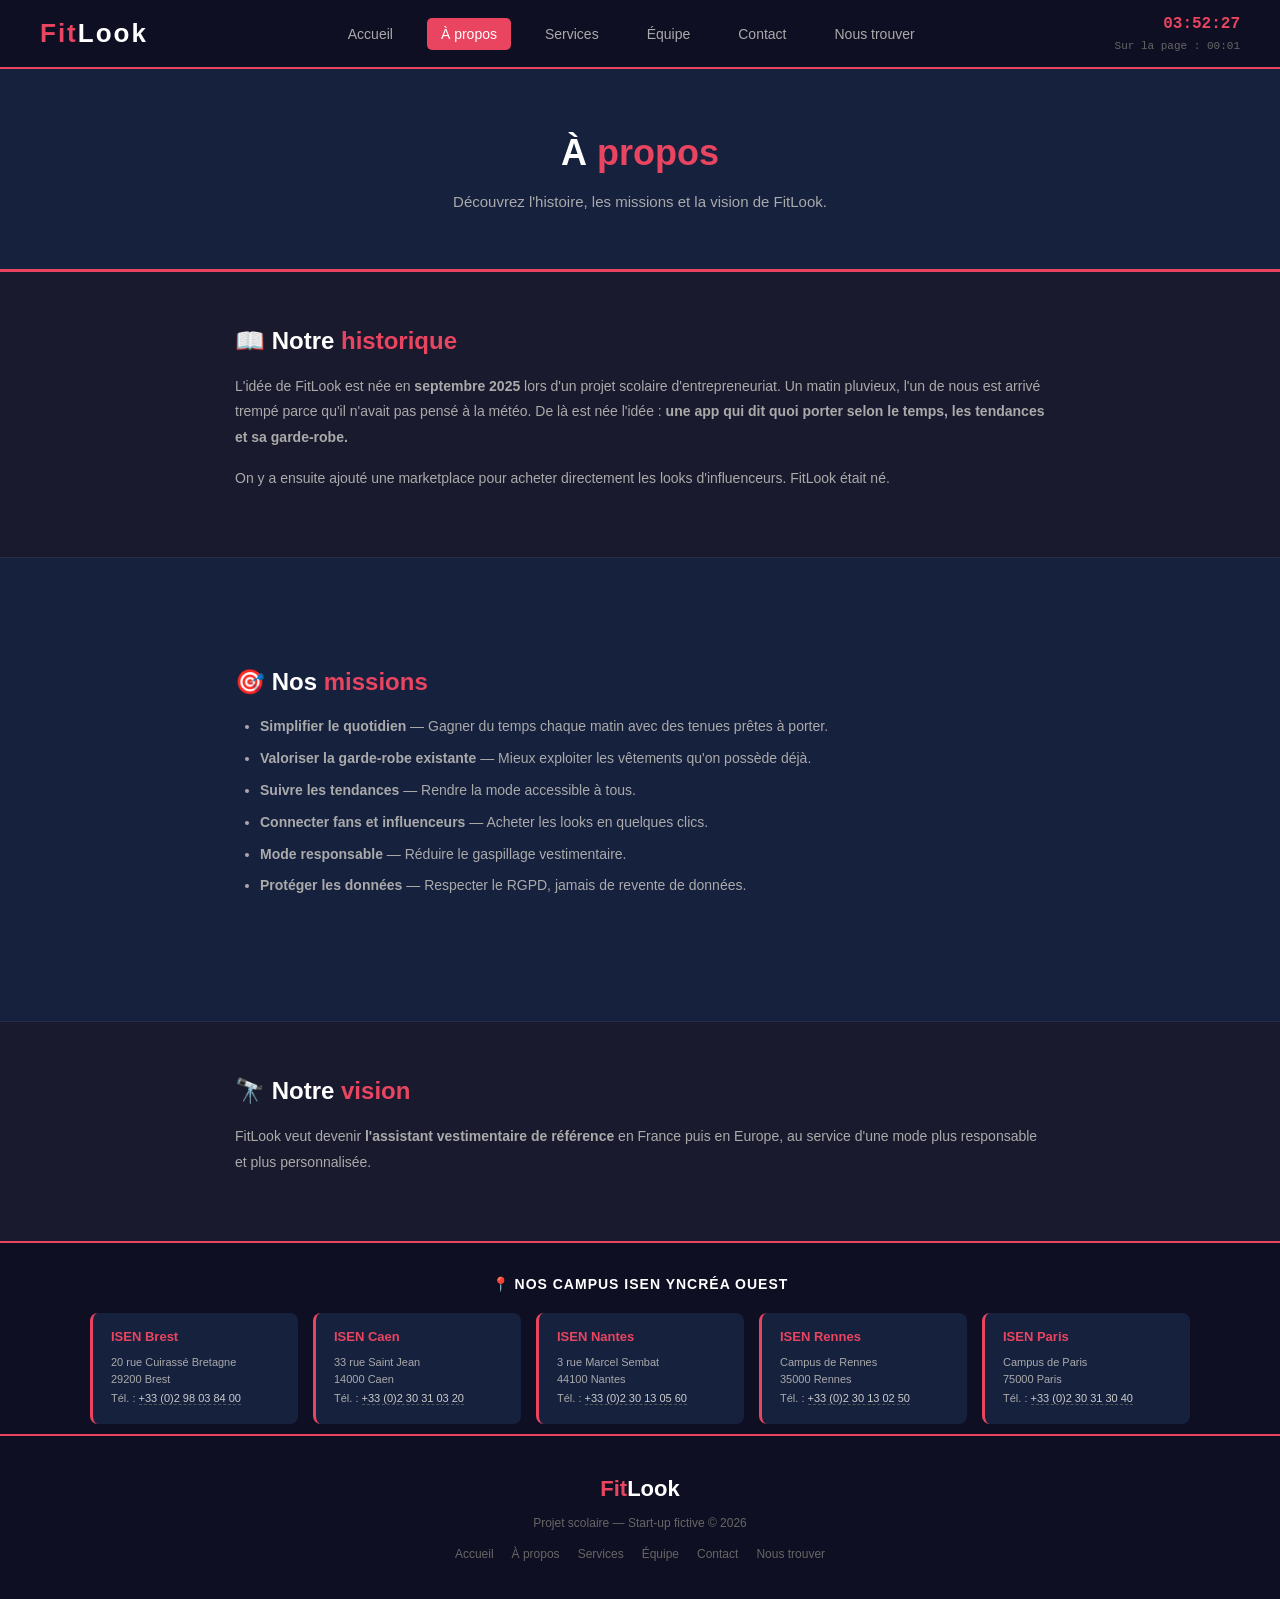
==== commit cf601088: "new" ====
--- a/apropos.html
+++ b/apropos.html
@@ -5,584 +5,6 @@
     <meta name="viewport" content="width=device-width, initial-scale=1.0">
     <title>FitLook - À propos</title>
     <link rel="stylesheet" href="style.css">
-    <style>* { margin: 0; padding: 0; box-sizing: border-box; }
-
-body {
-    font-family: 'Segoe UI', Tahoma, Geneva, Verdana, sans-serif;
-    background-color: #1a1a2e;
-    color: #ccc;
-    line-height: 1.6;
-}
-
-a { text-decoration: none; color: inherit; }
-img { max-width: 100%; }
-
-/* --- HEADER --- */
-header {
-    background-color: #0f0f23;
-    padding: 12px 40px;
-    display: flex;
-    justify-content: space-between;
-    align-items: center;
-    position: sticky;
-    top: 0;
-    z-index: 100;
-    border-bottom: 2px solid #e94560;
-    flex-wrap: wrap;
-    gap: 10px;
-}
-
-.logo {
-    font-size: 26px;
-    font-weight: bold;
-    color: #e94560;
-    letter-spacing: 2px;
-    cursor: pointer;
-}
-.logo span { color: white; }
-
-nav ul { list-style: none; display: flex; gap: 20px; }
-nav ul li a {
-    color: #aaa;
-    font-size: 14px;
-    padding: 8px 14px;
-    border-radius: 5px;
-    transition: background-color 0.3s, color 0.3s;
-    cursor: pointer;
-}
-nav ul li a:hover { background-color: #e94560; color: white; }
-nav ul li a.active { background-color: #e94560; color: white; }
-
-/* horloge + chrono dans le header */
-.header-time {
-    display: flex;
-    flex-direction: column;
-    align-items: flex-end;
-    font-size: 12px;
-    color: #aaa;
-    min-width: 120px;
-}
-.header-time #horloge {
-    font-size: 16px;
-    font-weight: bold;
-    color: #e94560;
-    font-family: monospace;
-}
-.header-time #chrono {
-    font-size: 11px;
-    color: #666;
-    font-family: monospace;
-}
-
-/* --- LOADER OVERLAY --- */
-#loader-overlay {
-    display: none;
-    position: fixed;
-    top: 0; left: 0;
-    width: 100%; height: 100%;
-    background-color: rgba(15, 15, 35, 0.92);
-    z-index: 9999;
-    justify-content: center;
-    align-items: center;
-    flex-direction: column;
-    gap: 16px;
-}
-#loader-overlay.visible { display: flex; }
-
-/* Spinner CSS pur — pas de JS pour l'animation */
-.spinner {
-    width: 50px;
-    height: 50px;
-    border: 4px solid #2a2a4a;
-    border-top: 4px solid #e94560;
-    border-radius: 50%;
-    animation: spin 0.9s linear infinite;
-}
-@keyframes spin {
-    0%   { transform: rotate(0deg); }
-    100% { transform: rotate(360deg); }
-}
-
-#loader-overlay p {
-    color: #aaa;
-    font-size: 14px;
-    letter-spacing: 1px;
-}
-
-/* --- FOOTER --- */
-footer {
-    background-color: #0f0f23;
-    color: #666;
-    text-align: center;
-    padding: 35px 20px;
-    border-top: 2px solid #e94560;
-}
-.footer-brand { font-size: 22px; font-weight: bold; color: #e94560; margin-bottom: 8px; }
-.footer-brand span { color: white; }
-footer p { font-size: 12px; margin-top: 6px; }
-.footer-links { list-style: none; margin-top: 12px; display: flex; justify-content: center; gap: 18px; flex-wrap: wrap; }
-.footer-links a { color: #666; font-size: 12px; transition: color 0.3s; cursor: pointer; }
-.footer-links a:hover { color: #e94560; }
-
-/* --- HERO --- */
-.hero { background-color: #16213e; color: white; text-align: center; padding: 90px 20px; border-bottom: 3px solid #e94560; }
-.hero h1 { font-size: 46px; margin-bottom: 18px; }
-.hero h1 span { color: #e94560; }
-.hero p { font-size: 17px; color: #aaa; max-width: 620px; margin: 0 auto; }
-.accent { color: #e94560; }
-
-/* --- PRESENTATION --- */
-.presentation { max-width: 850px; margin: 0 auto; padding: 55px 20px; text-align: center; }
-.presentation h2 { font-size: 28px; margin-bottom: 14px; color: white; }
-.presentation p { font-size: 15px; color: #aaa; line-height: 1.8; }
-
-/* --- VIDEO --- */
-.video-section { background-color: #16213e; padding: 50px 20px; text-align: center; border-top: 1px solid #2a2a4a; border-bottom: 1px solid #2a2a4a; }
-.video-section h2 { font-size: 26px; margin-bottom: 8px; color: white; }
-.video-section > p { font-size: 14px; color: #888; margin-bottom: 22px; }
-.video-container { max-width: 750px; margin: 0 auto; background-color: #0f0f23; border-radius: 12px; overflow: hidden; aspect-ratio: 16 / 9; display: flex; align-items: center; justify-content: center; border: 2px dashed #444; }
-.video-container iframe { width: 100%; height: 100%; border: none; }
-.video-placeholder { color: #555; font-size: 15px; text-align: center; }
-.video-placeholder .play-icon { font-size: 60px; display: block; margin-bottom: 12px; color: #e94560; }
-
-/* --- NEWS --- */
-.news-section { max-width: 850px; margin: 0 auto; padding: 55px 20px; }
-.news-section h2 { text-align: center; font-size: 26px; margin-bottom: 28px; color: white; }
-.news-list { list-style: none; }
-.news-item { display: flex; gap: 18px; padding: 16px; margin-bottom: 12px; background-color: #16213e; border-radius: 10px; border-left: 4px solid #e94560; align-items: flex-start; transition: transform 0.2s; }
-.news-item:hover { transform: translateX(5px); }
-.news-date { background-color: #e94560; color: white; padding: 6px 12px; border-radius: 6px; font-size: 11px; font-weight: bold; white-space: nowrap; min-width: 90px; text-align: center; }
-.news-content h3 { font-size: 14px; color: white; margin-bottom: 4px; }
-.news-content p { font-size: 12px; color: #888; }
-
-/* --- PAGE HEADER --- */
-.page-header { background-color: #16213e; color: white; text-align: center; padding: 55px 20px; border-bottom: 3px solid #e94560; }
-.page-header h1 { font-size: 36px; margin-bottom: 8px; }
-.page-header p { color: #aaa; font-size: 15px; }
-
-/* --- CONTENT BLOCK --- */
-.content-block { max-width: 850px; margin: 0 auto; padding: 50px 20px; }
-.content-block h2 { font-size: 24px; margin-bottom: 14px; color: white; }
-.content-block p { font-size: 14px; color: #aaa; margin-bottom: 16px; line-height: 1.8; }
-.content-block ul { list-style: disc; margin-left: 25px; margin-bottom: 18px; }
-.content-block ul li { font-size: 14px; color: #aaa; margin-bottom: 8px; line-height: 1.7; }
-
-/* --- SECTIONS --- */
-.section { padding: 55px 40px; max-width: 1100px; margin: 0 auto; }
-.section-dark { background-color: #16213e; padding: 55px 40px; border-top: 1px solid #2a2a4a; border-bottom: 1px solid #2a2a4a; }
-.section-grey { background-color: #16213e; padding: 55px 40px; border-top: 1px solid #2a2a4a; }
-.section-title { text-align: center; font-size: 28px; margin-bottom: 10px; color: white; }
-.section-subtitle { text-align: center; font-size: 14px; color: #888; margin-bottom: 35px; }
-
-/* --- CARDS --- */
-.cards-container { display: flex; justify-content: center; gap: 25px; flex-wrap: wrap; max-width: 1100px; margin: 0 auto; }
-.card { background-color: #0f0f23; border-radius: 12px; padding: 30px 22px; width: 300px; text-align: center; border: 1px solid #2a2a4a; transition: transform 0.3s, border-color 0.3s; }
-.card:hover { transform: translateY(-6px); border-color: #e94560; }
-.card-icon { font-size: 40px; margin-bottom: 14px; }
-.card h3 { font-size: 17px; margin-bottom: 10px; color: #e94560; }
-.card p { font-size: 13px; color: #888; line-height: 1.6; }
-
-/* --- SERVICES --- */
-.services-list { max-width: 850px; margin: 0 auto; }
-.service-item { display: flex; gap: 20px; padding: 22px; margin-bottom: 14px; background-color: #16213e; border-radius: 10px; border-left: 4px solid #e94560; align-items: flex-start; transition: transform 0.2s; }
-.service-item:hover { transform: translateY(-3px); }
-.service-icon { font-size: 28px; width: 55px; height: 55px; background-color: #0f0f23; border-radius: 10px; display: flex; align-items: center; justify-content: center; flex-shrink: 0; border: 1px solid #e94560; }
-.service-info h3 { font-size: 16px; margin-bottom: 5px; color: white; }
-.service-info p { font-size: 13px; color: #888; line-height: 1.6; }
-.service-tag { display: inline-block; background-color: #e94560; color: white; font-size: 10px; padding: 3px 10px; border-radius: 20px; margin-top: 7px; }
-
-/* --- EQUIPE --- */
-.team-card { background-color: #0f0f23; border-radius: 12px; padding: 28px; width: 240px; text-align: center; border: 1px solid #2a2a4a; transition: transform 0.3s, border-color 0.3s; }
-.team-card:hover { transform: translateY(-5px); border-color: #e94560; }
-.team-photo { width: 110px; height: 110px; border-radius: 50%; background-color: #16213e; border: 3px dashed #444; margin: 0 auto 14px auto; display: flex; align-items: center; justify-content: center; color: #555; font-size: 11px; overflow: hidden; }
-.team-photo img { width: 100%; height: 100%; object-fit: cover; }
-.team-card h3 { font-size: 16px; margin-bottom: 4px; color: white; }
-.team-card .role { font-size: 12px; color: #e94560; font-weight: bold; margin-bottom: 8px; }
-.team-card p { font-size: 12px; color: #888; }
-
-/* --- FORM --- */
-.form-container { max-width: 550px; margin: 0 auto; background-color: #16213e; padding: 35px; border-radius: 12px; border: 1px solid #2a2a4a; }
-.form-group { margin-bottom: 18px; }
-.form-group label { display: block; margin-bottom: 7px; font-weight: bold; font-size: 13px; color: #ccc; }
-.form-group input, .form-group textarea, .form-group select { width: 100%; padding: 10px 14px; border: 2px solid #2a2a4a; border-radius: 8px; font-size: 13px; font-family: inherit; background-color: #0f0f23; color: white; transition: border-color 0.3s; }
-.form-group input:focus, .form-group textarea:focus, .form-group select:focus { border-color: #e94560; outline: none; }
-.form-group textarea { height: 120px; resize: vertical; }
-.form-group select option { background-color: #0f0f23; color: white; }
-.form-btn { background-color: #e94560; color: white; border: none; padding: 13px 38px; border-radius: 25px; font-size: 14px; font-weight: bold; cursor: pointer; transition: background-color 0.3s; display: block; margin: 0 auto; }
-.form-btn:hover { background-color: #c73652; }
-
-/* --- QUIZ --- */
-.game-section { max-width: 600px; margin: 0 auto; padding: 40px 20px; text-align: center; }
-.game-section h2 { font-size: 24px; margin-bottom: 10px; color: white; }
-.game-section > p { font-size: 13px; color: #888; margin-bottom: 22px; }
-.quiz-question { background-color: #0f0f23; padding: 18px; border-radius: 10px; margin-bottom: 12px; border: 1px solid #2a2a4a; text-align: left; }
-.quiz-question h3 { font-size: 14px; color: #ccc; margin-bottom: 12px; }
-.quiz-question label { display: block; padding: 7px 12px; margin-bottom: 4px; border-radius: 6px; font-size: 13px; color: #aaa; cursor: pointer; transition: background-color 0.2s; }
-.quiz-question label:hover { background-color: #16213e; color: white; }
-.quiz-question input[type="radio"] { margin-right: 8px; accent-color: #e94560; }
-#quiz-result { margin-top: 16px; padding: 15px; border-radius: 8px; font-size: 14px; font-weight: bold; display: none; }
-
-/* --- NOUS TROUVER --- */
-.coordonnees { max-width: 600px; margin: 0 auto; padding: 40px 20px; text-align: center; }
-.coordonnees h2 { font-size: 26px; margin-bottom: 20px; color: white; }
-.coord-item { display: flex; align-items: center; justify-content: center; gap: 12px; margin-bottom: 12px; font-size: 14px; color: #aaa; }
-.coord-icon { font-size: 22px; }
-.map-section { max-width: 900px; margin: 0 auto; padding: 40px 20px; }
-.map-section h2 { text-align: center; font-size: 26px; margin-bottom: 22px; color: white; }
-.map-container { border-radius: 12px; overflow: hidden; border: 2px solid #2a2a4a; }
-.map-container iframe { width: 100%; height: 420px; border: none; }
-
-/* --- ABONNEMENTS --- */
-.abos-section { padding: 60px 40px; background-color: #16213e; border-top: 1px solid #2a2a4a; }
-.abos-section .section-title { color: white; }
-.abos-container { display: flex; justify-content: center; gap: 25px; flex-wrap: wrap; max-width: 1100px; margin: 30px auto 0; }
-.abo-card { background-color: #0f0f23; border-radius: 12px; padding: 35px 28px; width: 290px; text-align: center; border: 2px solid #2a2a4a; transition: transform 0.3s, border-color 0.3s; position: relative; }
-.abo-card:hover { transform: translateY(-8px); border-color: #e94560; }
-.abo-card.featured { border-color: #e94560; }
-.abo-card.featured::before { content: "POPULAIRE"; position: absolute; top: -12px; left: 50%; transform: translateX(-50%); background-color: #e94560; color: white; font-size: 10px; font-weight: bold; padding: 4px 12px; border-radius: 12px; }
-.abo-card h3 { font-size: 20px; color: white; margin-bottom: 8px; }
-.abo-card .abo-prix { font-size: 32px; font-weight: bold; color: #e94560; margin-bottom: 4px; }
-.abo-card .abo-prix small { font-size: 13px; color: #888; font-weight: normal; }
-.abo-card .abo-desc { font-size: 12px; color: #888; margin-bottom: 18px; }
-.abo-card ul { list-style: none; text-align: left; margin-bottom: 22px; }
-.abo-card ul li { font-size: 12px; color: #aaa; padding: 5px 0; border-bottom: 1px solid #1a1a2e; }
-.abo-card ul li::before { content: "✓ "; color: #e94560; font-weight: bold; }
-.abo-card .abo-btn { background-color: #e94560; color: white; border: none; padding: 11px 24px; border-radius: 22px; font-size: 13px; font-weight: bold; cursor: pointer; transition: background-color 0.3s; width: 100%; }
-.abo-card .abo-btn:hover { background-color: #c73652; }
-
-/* --- FILTRES PRODUITS --- */
-.filtres-section { max-width: 1000px; margin: 40px auto 0; padding: 0 20px; }
-.filtres-container { background-color: #16213e; padding: 22px; border-radius: 12px; border: 1px solid #2a2a4a; }
-.filtres-container h3 { color: white; font-size: 16px; margin-bottom: 14px; }
-.filtres-form { display: flex; gap: 12px; flex-wrap: wrap; align-items: flex-end; }
-.filtre-group { display: flex; flex-direction: column; flex: 1; min-width: 140px; }
-.filtre-group label { color: #aaa; font-size: 11px; margin-bottom: 4px; }
-.filtre-group input, .filtre-group select { padding: 8px 10px; border: 1px solid #2a2a4a; border-radius: 6px; background-color: #0f0f23; color: white; font-size: 12px; font-family: inherit; }
-.filtre-group input:focus, .filtre-group select:focus { border-color: #e94560; outline: none; }
-.filtres-btns { display: flex; gap: 8px; }
-.filtre-btn { padding: 8px 18px; border-radius: 6px; border: none; cursor: pointer; font-size: 12px; font-weight: bold; }
-.filtre-btn.apply { background-color: #e94560; color: white; }
-.filtre-btn.reset { background-color: #2a2a4a; color: #ccc; }
-
-/* --- PRODUITS GRID --- */
-.produits-grid { display: grid; grid-template-columns: repeat(auto-fill, minmax(260px, 1fr)); gap: 20px; max-width: 1100px; margin: 30px auto; padding: 0 20px; }
-.produit-card { background-color: #16213e; border-radius: 12px; overflow: hidden; border: 1px solid #2a2a4a; transition: transform 0.3s, border-color 0.3s; }
-.produit-card:hover { transform: translateY(-4px); border-color: #e94560; }
-.produit-image { width: 100%; height: 180px; background-color: #0f0f23; display: flex; align-items: center; justify-content: center; cursor: pointer; font-size: 70px; user-select: none; }
-.produit-info { padding: 16px; }
-.produit-info h3 { color: white; font-size: 15px; margin-bottom: 6px; }
-.produit-theme { display: inline-block; background-color: #2a2a4a; color: #aaa; font-size: 10px; padding: 2px 8px; border-radius: 10px; margin-bottom: 8px; }
-.produit-info p { color: #888; font-size: 12px; margin-bottom: 10px; line-height: 1.5; min-height: 36px; }
-.produit-footer { display: flex; justify-content: space-between; align-items: center; }
-.produit-prix { color: #e94560; font-size: 18px; font-weight: bold; }
-.produit-date { color: #555; font-size: 10px; }
-.btn-acheter { background-color: #e94560; color: white; border: none; padding: 8px 16px; border-radius: 18px; font-size: 12px; font-weight: bold; cursor: pointer; transition: background-color 0.3s; width: 100%; margin-top: 8px; }
-.btn-acheter:hover { background-color: #c73652; }
-
-.no-result { text-align: center; color: #888; padding: 40px; font-size: 14px; }
-
-/* --- BANDEAU ACHAT (canvas) --- */
-#achat-bandeau { display: none; position: fixed; top: 90px; left: 50%; transform: translateX(-50%); z-index: 8000; }
-#achat-bandeau.visible { display: block; animation: slideIn 0.4s ease-out; }
-@keyframes slideIn { from { opacity: 0; transform: translate(-50%, -20px); } to { opacity: 1; transform: translate(-50%, 0); } }
-
-/* --- BOUTON RETOUR HAUT --- */
-.btn-retour-haut { display: block; margin: 30px auto 0; width: 55px; height: 55px; background-color: #e94560; border: none; border-radius: 50%; cursor: pointer; color: white; font-size: 24px; font-weight: bold; box-shadow: 0 4px 14px rgba(233, 69, 96, 0.4); transition: transform 0.3s, background-color 0.3s; }
-.btn-retour-haut:hover { background-color: #c73652; transform: translateY(-3px); }
-
-/* --- BOUTON MODE EDITION --- */
-.btn-mode-edition {
-    position: absolute;
-    top: 90px;
-    right: 30px;
-    background-color: #2a2a4a;
-    color: #ccc;
-    border: 2px solid #444;
-    padding: 10px 20px;
-    border-radius: 25px;
-    font-size: 13px;
-    font-weight: bold;
-    cursor: pointer;
-    z-index: 50;
-    transition: background-color 0.3s, color 0.3s, border-color 0.3s;
-}
-.btn-mode-edition:hover { border-color: #e94560; }
-.btn-mode-edition.actif { background-color: #4caf50; color: white; border-color: #4caf50; }
-.btn-mode-edition.actif:hover { background-color: #45a049; }
-
-/* --- BOUTON AJOUTER MEMBRE --- */
-.btn-ajouter-membre {
-    display: none;
-    margin: 0 auto 30px auto;
-    background-color: #4caf50;
-    color: white;
-    border: none;
-    padding: 12px 28px;
-    border-radius: 25px;
-    font-size: 14px;
-    font-weight: bold;
-    cursor: pointer;
-    transition: background-color 0.3s;
-}
-.btn-ajouter-membre:hover { background-color: #45a049; }
-body.mode-edition .btn-ajouter-membre { display: block; }
-
-/* --- PHOTO AVEC GRATTAGE (CSS pur) --- */
-.team-photo {
-    position: relative;
-    overflow: hidden;
-}
-.team-photo .photo-reelle {
-    position: absolute;
-    top: 0; left: 0;
-    width: 100%; height: 100%;
-    background: linear-gradient(135deg, #e94560, #c73652);
-    display: flex;
-    align-items: center;
-    justify-content: center;
-    color: white;
-    font-size: 32px;
-    font-weight: bold;
-    z-index: 1;
-}
-.team-photo .photo-reelle img { width: 100%; height: 100%; object-fit: cover; }
-
-/* La couche grise opaque que l'on gratte au hover */
-.team-photo .grattage {
-    position: absolute;
-    top: 0; left: 0;
-    width: 100%; height: 100%;
-    background-color: #555;
-    background-image: repeating-linear-gradient(
-        45deg,
-        #666 0px,
-        #666 4px,
-        #555 4px,
-        #555 8px
-    );
-    z-index: 2;
-    display: flex;
-    align-items: center;
-    justify-content: center;
-    color: #ccc;
-    font-size: 10px;
-    transition: opacity 0.5s ease-out, transform 0.5s ease-out;
-}
-.team-photo:hover .grattage {
-    opacity: 0;
-    transform: scale(1.3);
-}
-
-/* --- NOM EDITABLE en mode édition --- */
-.team-card .nom-edit {
-    display: none;
-    width: 100%;
-    padding: 6px 10px;
-    border: 2px solid #e94560;
-    border-radius: 6px;
-    background-color: #0f0f23;
-    color: white;
-    font-size: 15px;
-    text-align: center;
-    margin-bottom: 4px;
-    font-family: inherit;
-}
-body.mode-edition .team-card h3 { display: none; }
-body.mode-edition .team-card .nom-edit { display: block; }
-
-/* --- BOUTON SUPPRIMER MEMBRE (poubelle) --- */
-.btn-supprimer {
-    display: none;
-    position: absolute;
-    top: 8px;
-    right: 8px;
-    width: 28px;
-    height: 28px;
-    background-color: #e94560;
-    color: white;
-    border: none;
-    border-radius: 50%;
-    cursor: pointer;
-    font-size: 14px;
-    line-height: 1;
-}
-.btn-supprimer:hover { background-color: #c73652; }
-.team-card { position: relative; }
-body.mode-edition .team-card .btn-supprimer { display: block; }
-
-/* La page Equipe doit être en position relative pour le bouton absolute */
-.equipe-page { position: relative; }
-
-/* --- FOOTER CAMPUS ISEN --- */
-.campus-section {
-    background-color: #0f0f23;
-    border-top: 2px solid #e94560;
-    padding: 30px 20px 10px 20px;
-}
-.campus-section h3 {
-    color: white;
-    font-size: 14px;
-    text-align: center;
-    margin-bottom: 18px;
-    letter-spacing: 1px;
-}
-.campus-container {
-    display: flex;
-    justify-content: center;
-    gap: 15px;
-    flex-wrap: wrap;
-    max-width: 1100px;
-    margin: 0 auto;
-}
-.campus-card {
-    background-color: #16213e;
-    padding: 14px 18px;
-    border-radius: 8px;
-    border-left: 3px solid #e94560;
-    min-width: 180px;
-    flex: 1;
-    max-width: 210px;
-}
-.campus-card h4 {
-    color: #e94560;
-    font-size: 13px;
-    margin-bottom: 6px;
-}
-.campus-card p {
-    color: #aaa;
-    font-size: 11px;
-    margin: 3px 0;
-    line-height: 1.5;
-}
-.tel-link {
-    color: #ccc;
-    cursor: pointer;
-    user-select: all;
-    border-bottom: 1px dashed #555;
-    transition: color 0.2s;
-}
-.tel-link:hover {
-    color: #e94560;
-}
-
-/* ==============================
-   RESPONSIVE - media queries
-   ============================== */
-
-/* Tablette : écran < 900px */
-@media (max-width: 900px) {
-    header {
-        flex-direction: column;
-        gap: 10px;
-        padding: 12px 20px;
-    }
-    nav ul {
-        flex-wrap: wrap;
-        justify-content: center;
-        gap: 8px;
-    }
-    .hero h1 { font-size: 32px; }
-    .presentation { padding: 35px 15px; }
-    .cards-container { gap: 18px; }
-    .card { width: 260px; }
-    .team-card { width: 200px; }
-    .abos-container { gap: 20px; }
-    .abo-card { max-width: 280px; }
-    .campus-container { gap: 10px; }
-    .campus-card { min-width: 140px; max-width: 180px; }
-    .section { padding: 40px 20px; }
-    .section-dark { padding: 40px 20px; }
-    .section-grey { padding: 40px 20px; }
-}
-
-/* Mobile : écran < 600px */
-@media (max-width: 600px) {
-    header { padding: 10px 15px; }
-    .logo { font-size: 20px; }
-    nav ul li a { font-size: 12px; padding: 6px 8px; }
-    .hero { padding: 50px 15px; }
-    .hero h1 { font-size: 26px; }
-    .hero p { font-size: 14px; }
-    .page-header h1 { font-size: 26px; }
-    .cards-container { flex-direction: column; align-items: center; }
-    .card { width: 90%; }
-    .team-card { width: 90%; }
-    .abos-container { flex-direction: column; align-items: center; }
-    .abo-card { max-width: 90%; width: 90%; }
-    .campus-container { flex-direction: column; align-items: center; }
-    .campus-card { max-width: 90%; width: 90%; }
-    .produits-grid { grid-template-columns: 1fr; }
-    .filtres-form { flex-direction: column; }
-    .form-container { padding: 20px; }
-    .service-item { flex-direction: column; }
-    .content-block { padding: 30px 15px; }
-    .footer-links { gap: 10px; }
-    .header-time { font-size: 10px; }
-    #horloge { font-size: 14px; }
-}
-
-/* ==============================
-   MODALES - fiches membres equipe
-   ============================== */
-.modal-overlay {
-    display: none;
-    position: fixed;
-    top: 0; left: 0;
-    width: 100%; height: 100%;
-    background-color: rgba(0, 0, 0, 0.75);
-    z-index: 5000;
-    justify-content: center;
-    align-items: center;
-}
-.modal-overlay.visible {
-    display: flex;
-}
-.modal-box {
-    background-color: #16213e;
-    border: 2px solid #e94560;
-    border-radius: 14px;
-    padding: 35px;
-    max-width: 420px;
-    width: 90%;
-    text-align: center;
-    position: relative;
-    animation: fadeIn 0.25s ease-out;
-}
-@keyframes fadeIn {
-    from { opacity: 0; transform: scale(0.9); }
-    to   { opacity: 1; transform: scale(1); }
-}
-.modal-close {
-    position: absolute;
-    top: 12px; right: 15px;
-    background: none;
-    border: none;
-    color: #aaa;
-    font-size: 22px;
-    cursor: pointer;
-    line-height: 1;
-}
-.modal-close:hover { color: #e94560; }
-.modal-photo {
-    width: 100px;
-    height: 100px;
-    border-radius: 50%;
-    background-color: #0f0f23;
-    border: 3px dashed #555;
-    margin: 0 auto 15px auto;
-    display: flex;
-    align-items: center;
-    justify-content: center;
-    color: #555;
-    font-size: 11px;
-}
-.modal-box h2 { color: white; font-size: 20px; margin-bottom: 4px; }
-.modal-box .modal-role { color: #e94560; font-size: 13px; font-weight: bold; margin-bottom: 12px; }
-.modal-box p { color: #aaa; font-size: 13px; line-height: 1.7; }
-
-/* curseur pointer sur les cartes équipe pour indiquer qu'elles sont cliquables */
-.team-card { cursor: pointer; }
-</style>
 </head>
 <body>
     <!-- LOADER (CSS spinner, affiché pendant 2s de navigation) -->
@@ -597,7 +19,7 @@
             <ul>
                 <li><a href="index.html" target="_blank" rel="noopener">Accueil</a></li>
                 <li><a href="apropos.html" class="active" target="_blank" rel="noopener">À propos</a></li>
-                <li><a href="services.html" target="_blank" rel="noopener">Services</a></li>
+                <li><a href="produits.html" target="_blank" rel="noopener">Services</a></li>
                 <li><a href="equipe.html" target="_blank" rel="noopener">Équipe</a></li>
                 <li><a href="contact.html" target="_blank" rel="noopener">Contact</a></li>
                 <li><a href="nous-trouver.html" target="_blank" rel="noopener">Nous trouver</a></li>
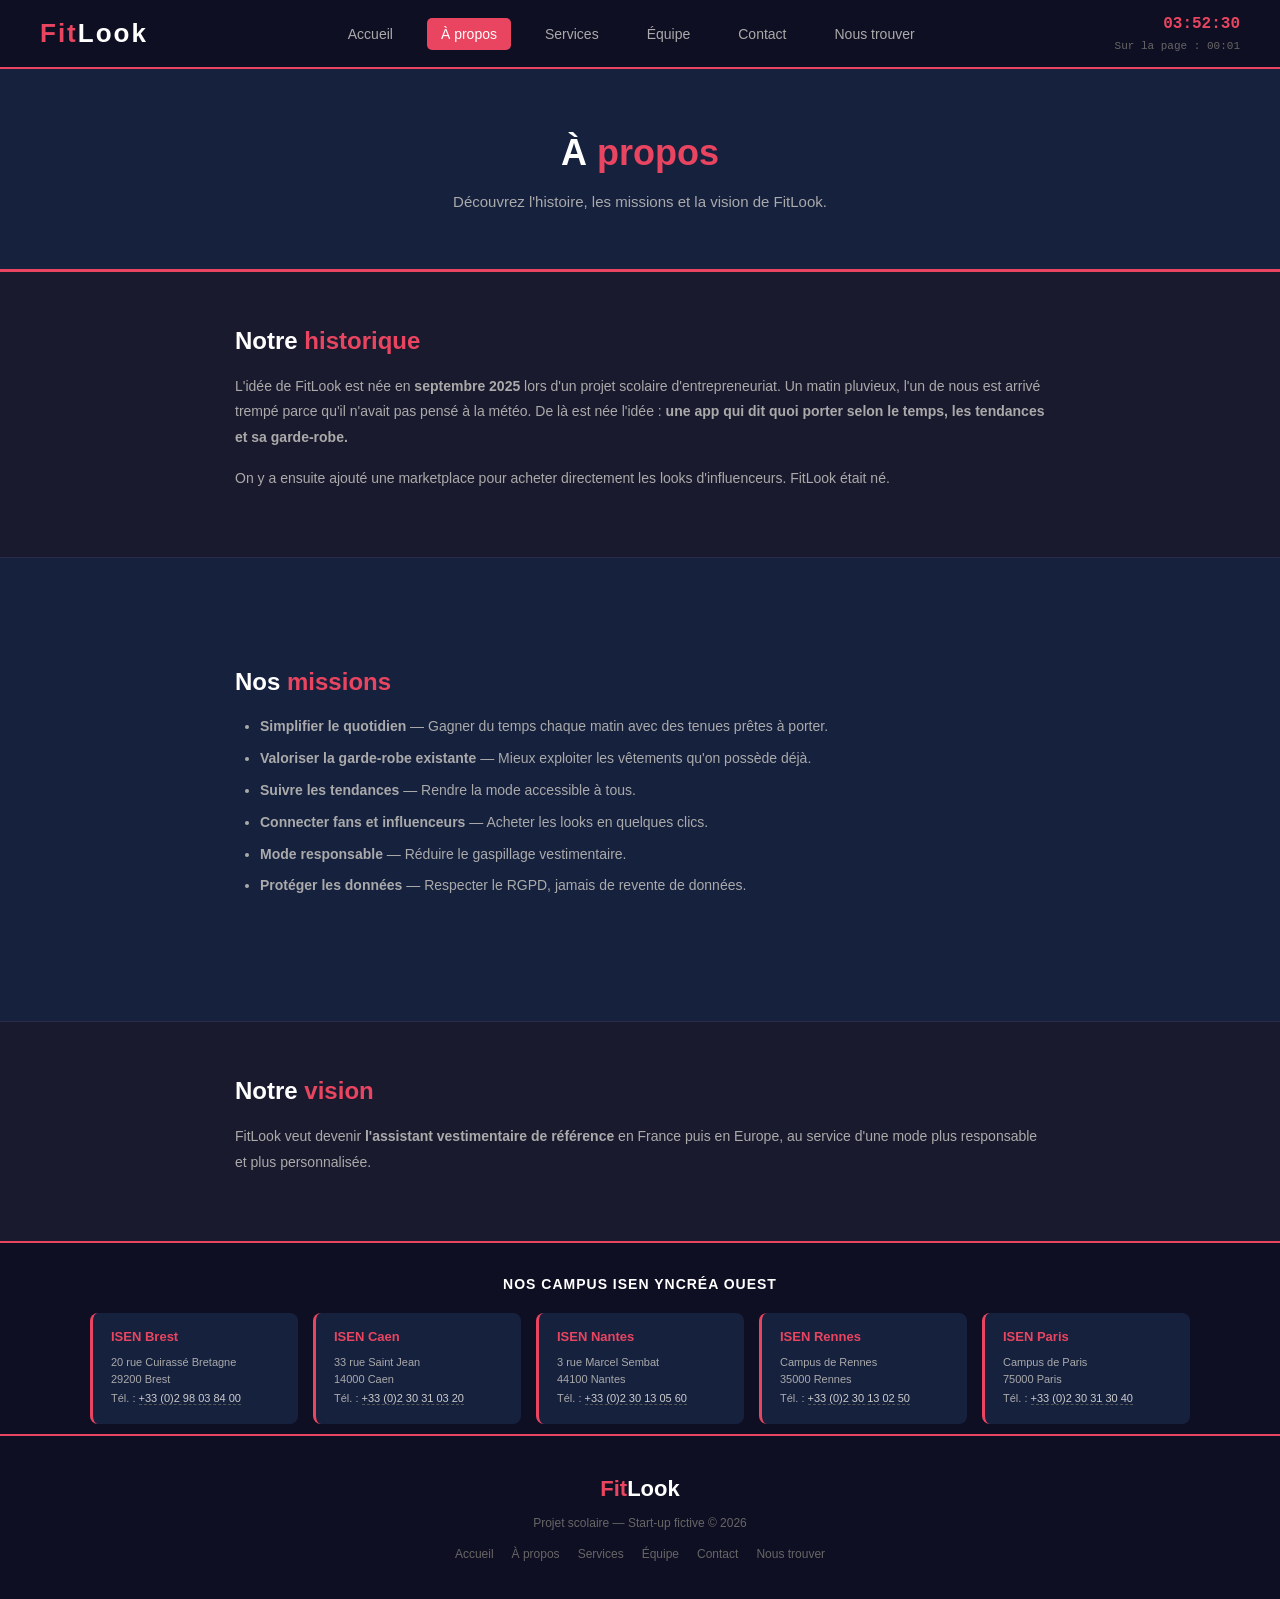
==== commit 88977452: "les emojis et les var/const" ====
--- a/apropos.html
+++ b/apropos.html
@@ -36,7 +36,7 @@
         <p>Découvrez l'histoire, les missions et la vision de FitLook.</p>
     </section>
     <section class="content-block">
-        <h2>📖 Notre <span class="accent">historique</span></h2>
+        <h2> Notre <span class="accent">historique</span></h2>
         <p>L'idée de FitLook est née en <strong>septembre 2025</strong> lors d'un projet scolaire d'entrepreneuriat.
         Un matin pluvieux, l'un de nous est arrivé trempé parce qu'il n'avait pas pensé à la météo.
         De là est née l'idée : <strong>une app qui dit quoi porter selon le temps, les tendances et sa garde-robe.</strong></p>
@@ -44,7 +44,7 @@
     </section>
     <section class="section-dark">
         <div class="content-block">
-            <h2>🎯 Nos <span class="accent">missions</span></h2>
+            <h2> Nos <span class="accent">missions</span></h2>
             <ul>
                 <li><strong>Simplifier le quotidien</strong> — Gagner du temps chaque matin avec des tenues prêtes à porter.</li>
                 <li><strong>Valoriser la garde-robe existante</strong> — Mieux exploiter les vêtements qu'on possède déjà.</li>
@@ -56,12 +56,12 @@
         </div>
     </section>
     <section class="content-block">
-        <h2>🔭 Notre <span class="accent">vision</span></h2>
+        <h2> Notre <span class="accent">vision</span></h2>
         <p>FitLook veut devenir <strong>l'assistant vestimentaire de référence</strong> en France puis en Europe,
         au service d'une mode plus responsable et plus personnalisée.</p>
     </section>
     <section class="campus-section">
-        <h3>📍 NOS CAMPUS ISEN YNCRÉA OUEST</h3>
+        <h3> NOS CAMPUS ISEN YNCRÉA OUEST</h3>
         <div class="campus-container">
             <div class="campus-card">
                 <h4>ISEN Brest</h4>
--- a/style.css
+++ b/style.css
@@ -10,7 +10,7 @@
 a { text-decoration: none; color: inherit; }
 img { max-width: 100%; }
 
-/* --- HEADER --- */
+
 header {
     background-color: #0f0f23;
     padding: 12px 40px;
@@ -67,7 +67,7 @@
     font-family: monospace;
 }
 
-/* --- LOADER OVERLAY --- */
+/*loader*/
 #loader-overlay {
     display: none;
     position: fixed;
@@ -82,7 +82,7 @@
 }
 #loader-overlay.visible { display: flex; }
 
-/* Spinner CSS pur — pas de JS pour l'animation */
+/* spinner*/
 .spinner {
     width: 50px;
     height: 50px;
@@ -102,7 +102,7 @@
     letter-spacing: 1px;
 }
 
-/* --- FOOTER --- */
+/*FOOTER */
 footer {
     background-color: #0f0f23;
     color: #666;
@@ -117,28 +117,28 @@
 .footer-links a { color: #666; font-size: 12px; transition: color 0.3s; cursor: pointer; }
 .footer-links a:hover { color: #e94560; }
 
-/* --- HERO --- */
+/*HERO */
 .hero { background-color: #16213e; color: white; text-align: center; padding: 90px 20px; border-bottom: 3px solid #e94560; }
 .hero h1 { font-size: 46px; margin-bottom: 18px; }
 .hero h1 span { color: #e94560; }
 .hero p { font-size: 17px; color: #aaa; max-width: 620px; margin: 0 auto; }
 .accent { color: #e94560; }
 
-/* --- PRESENTATION --- */
+/* PRESENTATION */
 .presentation { max-width: 850px; margin: 0 auto; padding: 55px 20px; text-align: center; }
 .presentation h2 { font-size: 28px; margin-bottom: 14px; color: white; }
 .presentation p { font-size: 15px; color: #aaa; line-height: 1.8; }
 
-/* --- VIDEO --- */
+/*VIDEO */
 .video-section { background-color: #16213e; padding: 50px 20px; text-align: center; border-top: 1px solid #2a2a4a; border-bottom: 1px solid #2a2a4a; }
 .video-section h2 { font-size: 26px; margin-bottom: 8px; color: white; }
 .video-section > p { font-size: 14px; color: #888; margin-bottom: 22px; }
-.video-container { max-width: 750px; margin: 0 auto; background-color: #0f0f23; border-radius: 12px; overflow: hidden; aspect-ratio: 16 / 9; display: flex; align-items: center; justify-content: center; border: 2px dashed #444; }
+.video-container { max-width: 750px; margin: 0 auto; background-color: #0f0f23; border-radius: 12px; overflow: hidden; aspect-ratio: 16 / 9; display: flex; align-items: center; justify-content: center; border: 2px dashed #444;  position: relative;}
 .video-container iframe { width: 100%; height: 100%; border: none; }
 .video-placeholder { color: #555; font-size: 15px; text-align: center; }
 .video-placeholder .play-icon { font-size: 60px; display: block; margin-bottom: 12px; color: #e94560; }
 
-/* --- NEWS --- */
+/* NEWS */
 .news-section { max-width: 850px; margin: 0 auto; padding: 55px 20px; }
 .news-section h2 { text-align: center; font-size: 26px; margin-bottom: 28px; color: white; }
 .news-list { list-style: none; }
@@ -148,26 +148,26 @@
 .news-content h3 { font-size: 14px; color: white; margin-bottom: 4px; }
 .news-content p { font-size: 12px; color: #888; }
 
-/* --- PAGE HEADER --- */
+/*PAGE HEADER*/
 .page-header { background-color: #16213e; color: white; text-align: center; padding: 55px 20px; border-bottom: 3px solid #e94560; }
 .page-header h1 { font-size: 36px; margin-bottom: 8px; }
 .page-header p { color: #aaa; font-size: 15px; }
 
-/* --- CONTENT BLOCK --- */
+/*CONTENT BLOCK  */
 .content-block { max-width: 850px; margin: 0 auto; padding: 50px 20px; }
 .content-block h2 { font-size: 24px; margin-bottom: 14px; color: white; }
 .content-block p { font-size: 14px; color: #aaa; margin-bottom: 16px; line-height: 1.8; }
 .content-block ul { list-style: disc; margin-left: 25px; margin-bottom: 18px; }
 .content-block ul li { font-size: 14px; color: #aaa; margin-bottom: 8px; line-height: 1.7; }
 
-/* --- SECTIONS --- */
+/*SECTIONS*/
 .section { padding: 55px 40px; max-width: 1100px; margin: 0 auto; }
 .section-dark { background-color: #16213e; padding: 55px 40px; border-top: 1px solid #2a2a4a; border-bottom: 1px solid #2a2a4a; }
 .section-grey { background-color: #16213e; padding: 55px 40px; border-top: 1px solid #2a2a4a; }
 .section-title { text-align: center; font-size: 28px; margin-bottom: 10px; color: white; }
 .section-subtitle { text-align: center; font-size: 14px; color: #888; margin-bottom: 35px; }
 
-/* --- CARDS --- */
+/*CARDS */
 .cards-container { display: flex; justify-content: center; gap: 25px; flex-wrap: wrap; max-width: 1100px; margin: 0 auto; }
 .card { background-color: #0f0f23; border-radius: 12px; padding: 30px 22px; width: 300px; text-align: center; border: 1px solid #2a2a4a; transition: transform 0.3s, border-color 0.3s; }
 .card:hover { transform: translateY(-6px); border-color: #e94560; }
@@ -175,7 +175,7 @@
 .card h3 { font-size: 17px; margin-bottom: 10px; color: #e94560; }
 .card p { font-size: 13px; color: #888; line-height: 1.6; }
 
-/* --- SERVICES --- */
+/* SERVICES*/
 .services-list { max-width: 850px; margin: 0 auto; }
 .service-item { display: flex; gap: 20px; padding: 22px; margin-bottom: 14px; background-color: #16213e; border-radius: 10px; border-left: 4px solid #e94560; align-items: flex-start; transition: transform 0.2s; }
 .service-item:hover { transform: translateY(-3px); }
@@ -184,7 +184,7 @@
 .service-info p { font-size: 13px; color: #888; line-height: 1.6; }
 .service-tag { display: inline-block; background-color: #e94560; color: white; font-size: 10px; padding: 3px 10px; border-radius: 20px; margin-top: 7px; }
 
-/* --- EQUIPE --- */
+/* EQUIPE */
 .team-card { background-color: #0f0f23; border-radius: 12px; padding: 28px; width: 240px; text-align: center; border: 1px solid #2a2a4a; transition: transform 0.3s, border-color 0.3s; }
 .team-card:hover { transform: translateY(-5px); border-color: #e94560; }
 .team-photo { width: 110px; height: 110px; border-radius: 50%; background-color: #16213e; border: 3px dashed #444; margin: 0 auto 14px auto; display: flex; align-items: center; justify-content: center; color: #555; font-size: 11px; overflow: hidden; }
@@ -193,7 +193,7 @@
 .team-card .role { font-size: 12px; color: #e94560; font-weight: bold; margin-bottom: 8px; }
 .team-card p { font-size: 12px; color: #888; }
 
-/* --- FORM --- */
+/* FORM  */
 .form-container { max-width: 550px; margin: 0 auto; background-color: #16213e; padding: 35px; border-radius: 12px; border: 1px solid #2a2a4a; }
 .form-group { margin-bottom: 18px; }
 .form-group label { display: block; margin-bottom: 7px; font-weight: bold; font-size: 13px; color: #ccc; }
@@ -204,7 +204,7 @@
 .form-btn { background-color: #e94560; color: white; border: none; padding: 13px 38px; border-radius: 25px; font-size: 14px; font-weight: bold; cursor: pointer; transition: background-color 0.3s; display: block; margin: 0 auto; }
 .form-btn:hover { background-color: #c73652; }
 
-/* --- QUIZ --- */
+/* QUIZ  */
 .game-section { max-width: 600px; margin: 0 auto; padding: 40px 20px; text-align: center; }
 .game-section h2 { font-size: 24px; margin-bottom: 10px; color: white; }
 .game-section > p { font-size: 13px; color: #888; margin-bottom: 22px; }
@@ -215,7 +215,7 @@
 .quiz-question input[type="radio"] { margin-right: 8px; accent-color: #e94560; }
 #quiz-result { margin-top: 16px; padding: 15px; border-radius: 8px; font-size: 14px; font-weight: bold; display: none; }
 
-/* --- NOUS TROUVER --- */
+/* NOUS TROUVER */
 .coordonnees { max-width: 600px; margin: 0 auto; padding: 40px 20px; text-align: center; }
 .coordonnees h2 { font-size: 26px; margin-bottom: 20px; color: white; }
 .coord-item { display: flex; align-items: center; justify-content: center; gap: 12px; margin-bottom: 12px; font-size: 14px; color: #aaa; }
@@ -225,7 +225,7 @@
 .map-container { border-radius: 12px; overflow: hidden; border: 2px solid #2a2a4a; }
 .map-container iframe { width: 100%; height: 420px; border: none; }
 
-/* --- ABONNEMENTS --- */
+/* ABONNEMENTS  */
 .abos-section { padding: 60px 40px; background-color: #16213e; border-top: 1px solid #2a2a4a; }
 .abos-section .section-title { color: white; }
 .abos-container { display: flex; justify-content: center; gap: 25px; flex-wrap: wrap; max-width: 1100px; margin: 30px auto 0; }
@@ -243,7 +243,7 @@
 .abo-card .abo-btn { background-color: #e94560; color: white; border: none; padding: 11px 24px; border-radius: 22px; font-size: 13px; font-weight: bold; cursor: pointer; transition: background-color 0.3s; width: 100%; }
 .abo-card .abo-btn:hover { background-color: #c73652; }
 
-/* --- FILTRES PRODUITS --- */
+/*  FILTRES PRODUITS */
 .filtres-section { max-width: 1000px; margin: 40px auto 0; padding: 0 20px; }
 .filtres-container { background-color: #16213e; padding: 22px; border-radius: 12px; border: 1px solid #2a2a4a; }
 .filtres-container h3 { color: white; font-size: 16px; margin-bottom: 14px; }
@@ -257,11 +257,12 @@
 .filtre-btn.apply { background-color: #e94560; color: white; }
 .filtre-btn.reset { background-color: #2a2a4a; color: #ccc; }
 
-/* --- PRODUITS GRID --- */
+/* PRODUITS GRID */
 .produits-grid { display: grid; grid-template-columns: repeat(auto-fill, minmax(260px, 1fr)); gap: 20px; max-width: 1100px; margin: 30px auto; padding: 0 20px; }
 .produit-card { background-color: #16213e; border-radius: 12px; overflow: hidden; border: 1px solid #2a2a4a; transition: transform 0.3s, border-color 0.3s; }
 .produit-card:hover { transform: translateY(-4px); border-color: #e94560; }
-.produit-image { width: 100%; height: 180px; background-color: #0f0f23; display: flex; align-items: center; justify-content: center; cursor: pointer; font-size: 70px; user-select: none; }
+.produit-image{width:100%;height:220px;background-color:#0f0f23;overflow:hidden;position:relative;user-select:none;}
+.produit-image img{width:100%;height:100%;object-fit:cover;object-position:center;display:block;}
 .produit-info { padding: 16px; }
 .produit-info h3 { color: white; font-size: 15px; margin-bottom: 6px; }
 .produit-theme { display: inline-block; background-color: #2a2a4a; color: #aaa; font-size: 10px; padding: 2px 8px; border-radius: 10px; margin-bottom: 8px; }
@@ -274,16 +275,16 @@
 
 .no-result { text-align: center; color: #888; padding: 40px; font-size: 14px; }
 
-/* --- BANDEAU ACHAT (canvas) --- */
+/*  BANDEAU ACHAT*/
 #achat-bandeau { display: none; position: fixed; top: 90px; left: 50%; transform: translateX(-50%); z-index: 8000; }
 #achat-bandeau.visible { display: block; animation: slideIn 0.4s ease-out; }
 @keyframes slideIn { from { opacity: 0; transform: translate(-50%, -20px); } to { opacity: 1; transform: translate(-50%, 0); } }
 
-/* --- BOUTON RETOUR HAUT --- */
+/* BOUTON RETOUR HAUT */
 .btn-retour-haut { display: block; margin: 30px auto 0; width: 55px; height: 55px; background-color: #e94560; border: none; border-radius: 50%; cursor: pointer; color: white; font-size: 24px; font-weight: bold; box-shadow: 0 4px 14px rgba(233, 69, 96, 0.4); transition: transform 0.3s, background-color 0.3s; }
 .btn-retour-haut:hover { background-color: #c73652; transform: translateY(-3px); }
 
-/* --- BOUTON MODE EDITION --- */
+/*  BOUTON MODE EDITION  */
 .btn-mode-edition {
     position: absolute;
     top: 90px;
@@ -303,7 +304,7 @@
 .btn-mode-edition.actif { background-color: #4caf50; color: white; border-color: #4caf50; }
 .btn-mode-edition.actif:hover { background-color: #45a049; }
 
-/* --- BOUTON AJOUTER MEMBRE --- */
+/*  BOUTON AJOUTER MEMBRE  */
 .btn-ajouter-membre {
     display: none;
     margin: 0 auto 30px auto;
@@ -320,7 +321,7 @@
 .btn-ajouter-membre:hover { background-color: #45a049; }
 body.mode-edition .btn-ajouter-membre { display: block; }
 
-/* --- PHOTO AVEC GRATTAGE (CSS pur) --- */
+/*  PHOTO AVEC GRATTAGE (CSS pur) */
 .team-photo {
     position: relative;
     overflow: hidden;
@@ -340,7 +341,7 @@
 }
 .team-photo .photo-reelle img { width: 100%; height: 100%; object-fit: cover; }
 
-/* La couche grise opaque que l'on gratte au hover */
+/* La couche grise pour les photos */
 .team-photo .grattage {
     position: absolute;
     top: 0; left: 0;
@@ -366,7 +367,7 @@
     transform: scale(1.3);
 }
 
-/* --- NOM EDITABLE en mode édition --- */
+/* nom edita */
 .team-card .nom-edit {
     display: none;
     width: 100%;
@@ -383,7 +384,7 @@
 body.mode-edition .team-card h3 { display: none; }
 body.mode-edition .team-card .nom-edit { display: block; }
 
-/* --- BOUTON SUPPRIMER MEMBRE (poubelle) --- */
+/* btn supp */
 .btn-supprimer {
     display: none;
     position: absolute;
@@ -403,10 +404,9 @@
 .team-card { position: relative; }
 body.mode-edition .team-card .btn-supprimer { display: block; }
 
-/* La page Equipe doit être en position relative pour le bouton absolute */
 .equipe-page { position: relative; }
 
-/* --- FOOTER CAMPUS ISEN --- */
+/* FOOTER CAMPUS ISEN */
 .campus-section {
     background-color: #0f0f23;
     border-top: 2px solid #e94560;
@@ -458,9 +458,7 @@
     color: #e94560;
 }
 
-/* ==============================
-   RESPONSIVE - media queries
-   ============================== */
+
 
 /* Tablette : écran < 900px */
 @media (max-width: 900px) {
@@ -514,9 +512,7 @@
     #horloge { font-size: 14px; }
 }
 
-/* ==============================
-   MODALES - fiches membres equipe
-   ============================== */
+/*fiches membres equipe */
 .modal-overlay {
     display: none;
     position: fixed;
@@ -573,5 +569,5 @@
 .modal-box .modal-role { color: #e94560; font-size: 13px; font-weight: bold; margin-bottom: 12px; }
 .modal-box p { color: #aaa; font-size: 13px; line-height: 1.7; }
 
-/* curseur pointer sur les cartes équipe pour indiquer qu'elles sont cliquables */
+/* curseur pointer sur les c&rtes team*/
 .team-card { cursor: pointer; }
